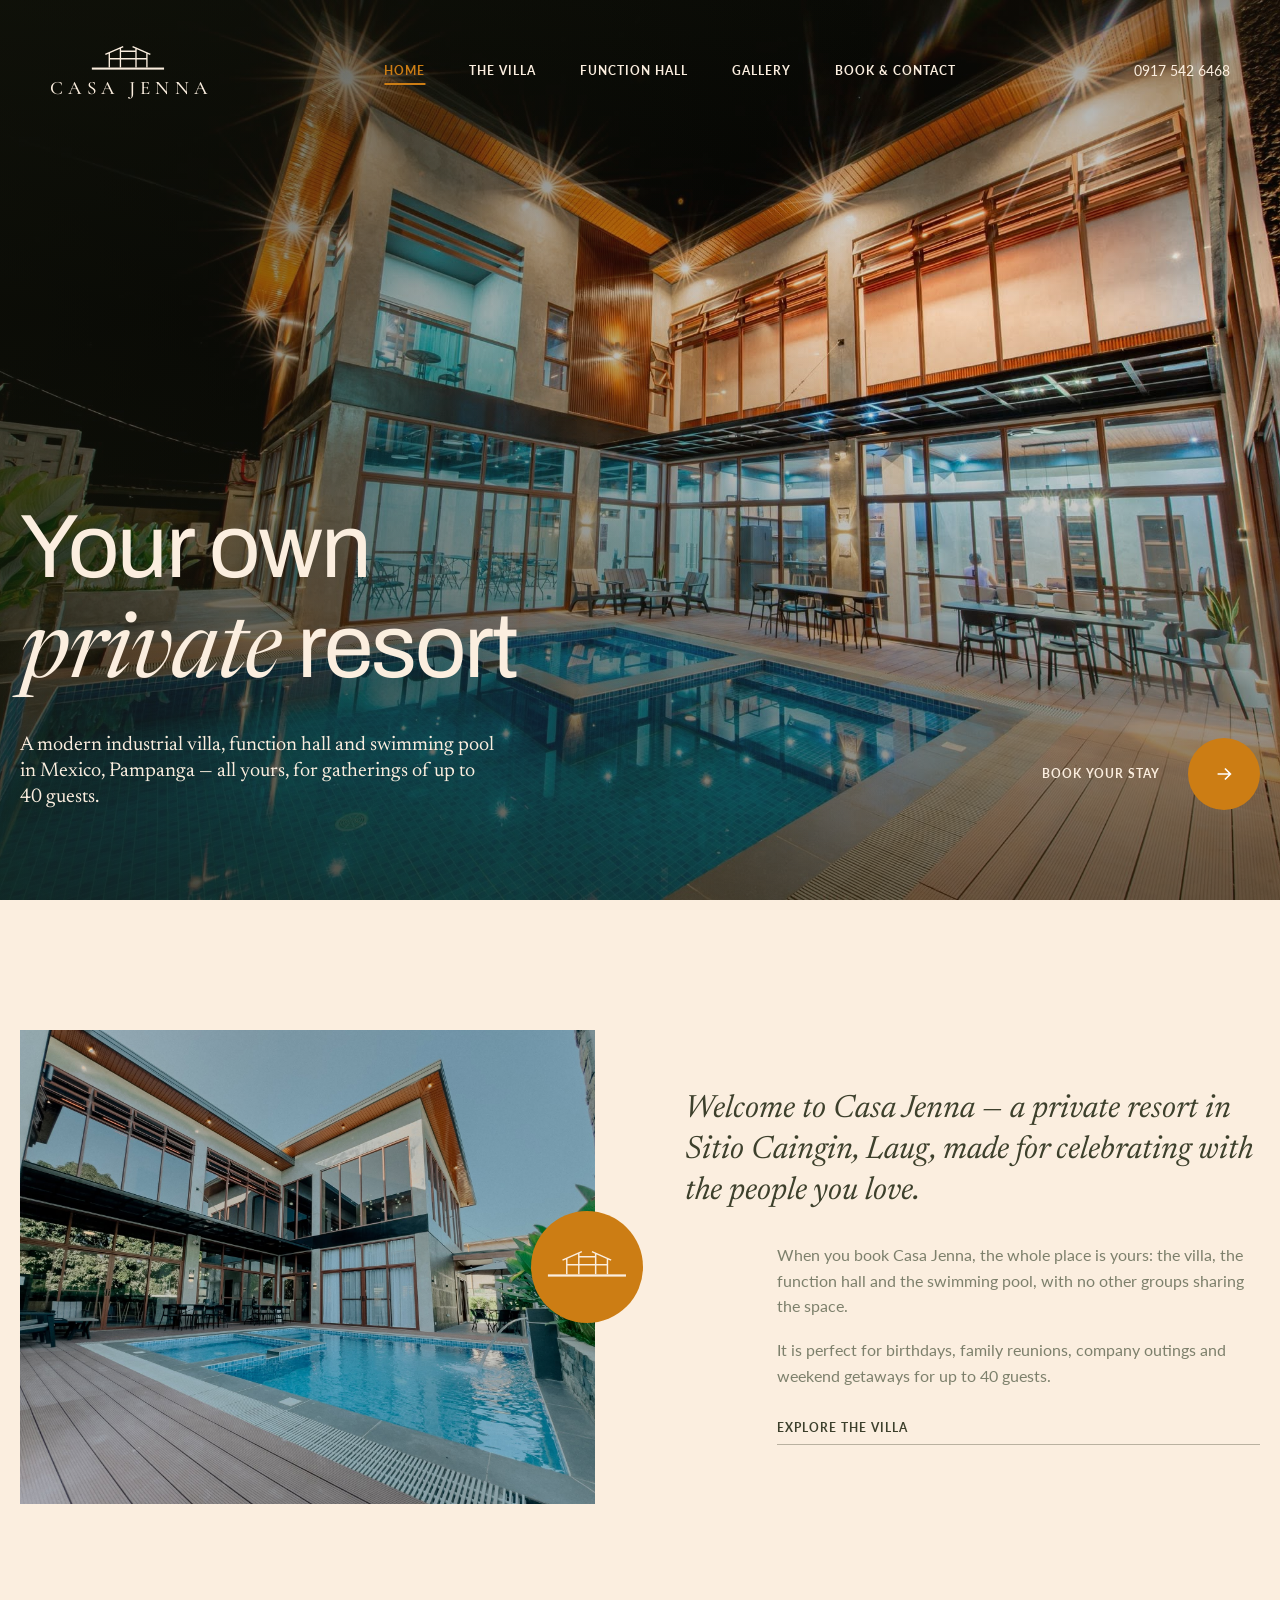
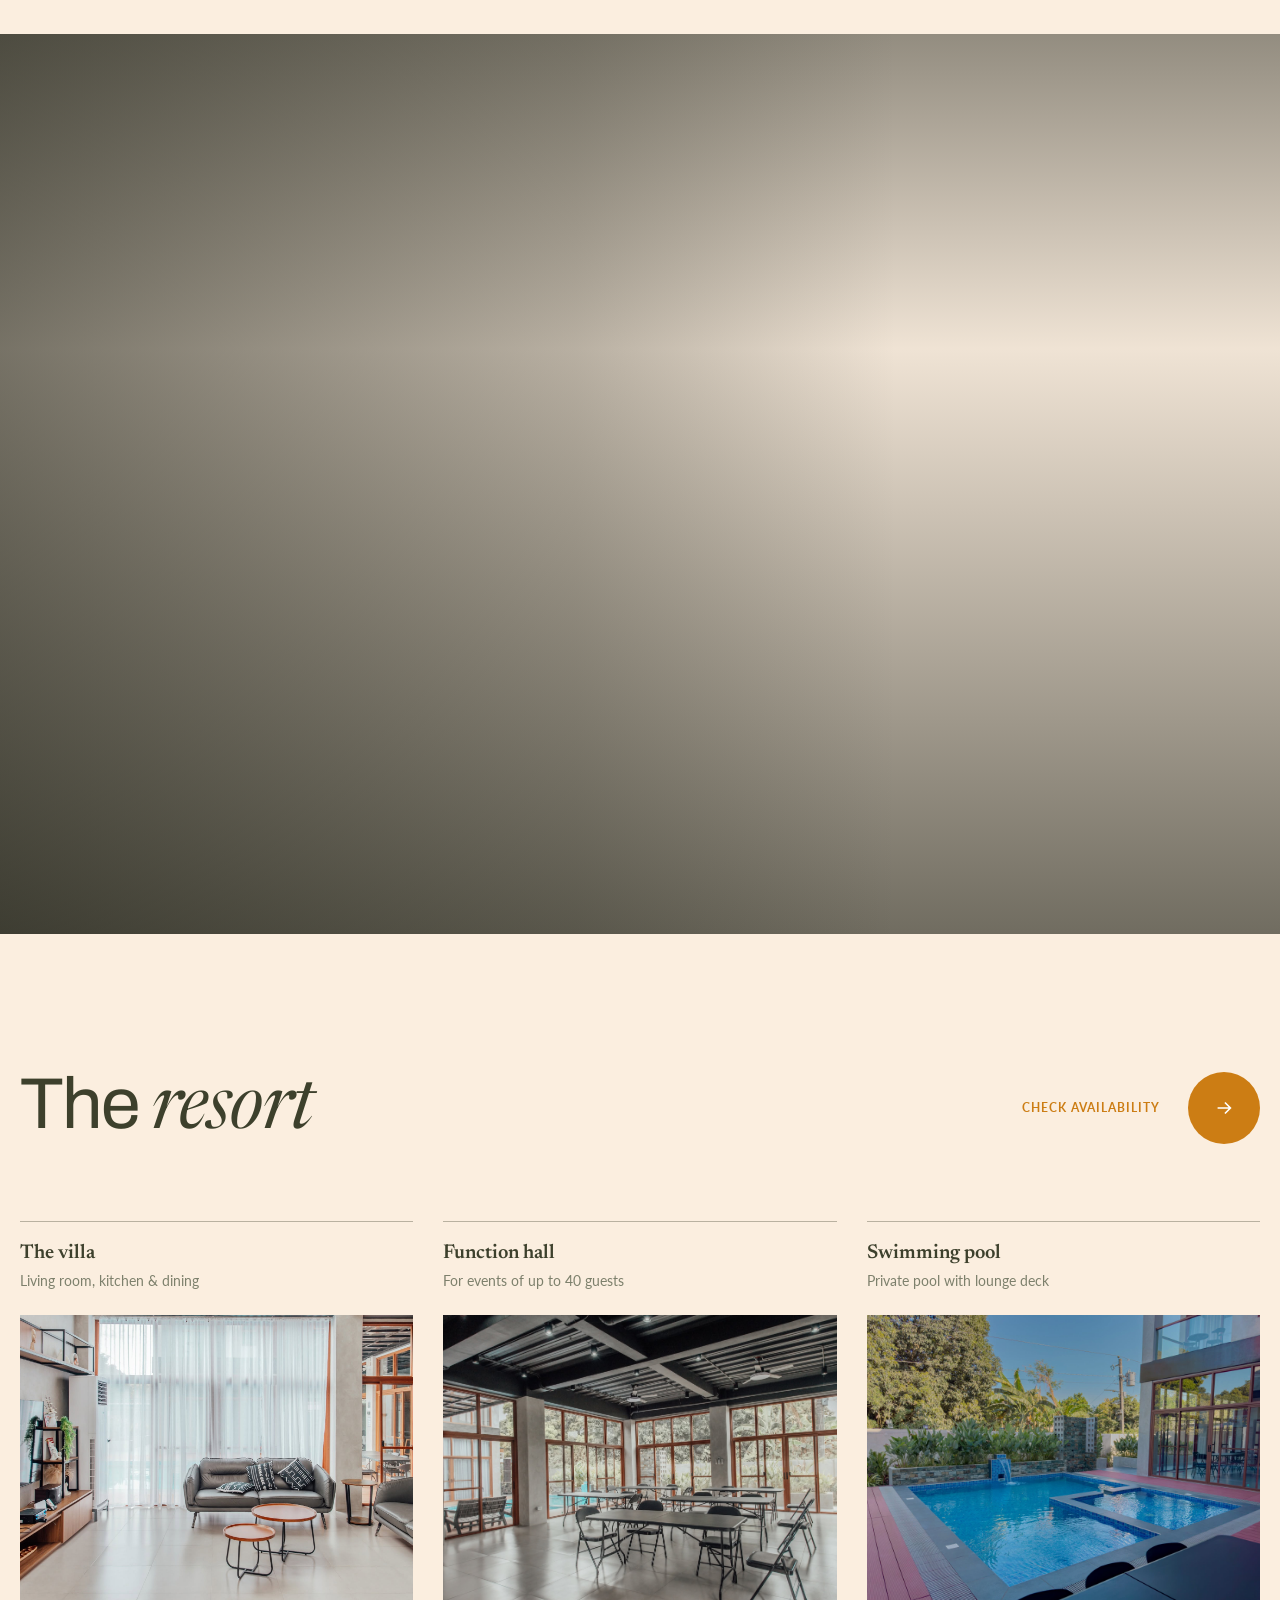
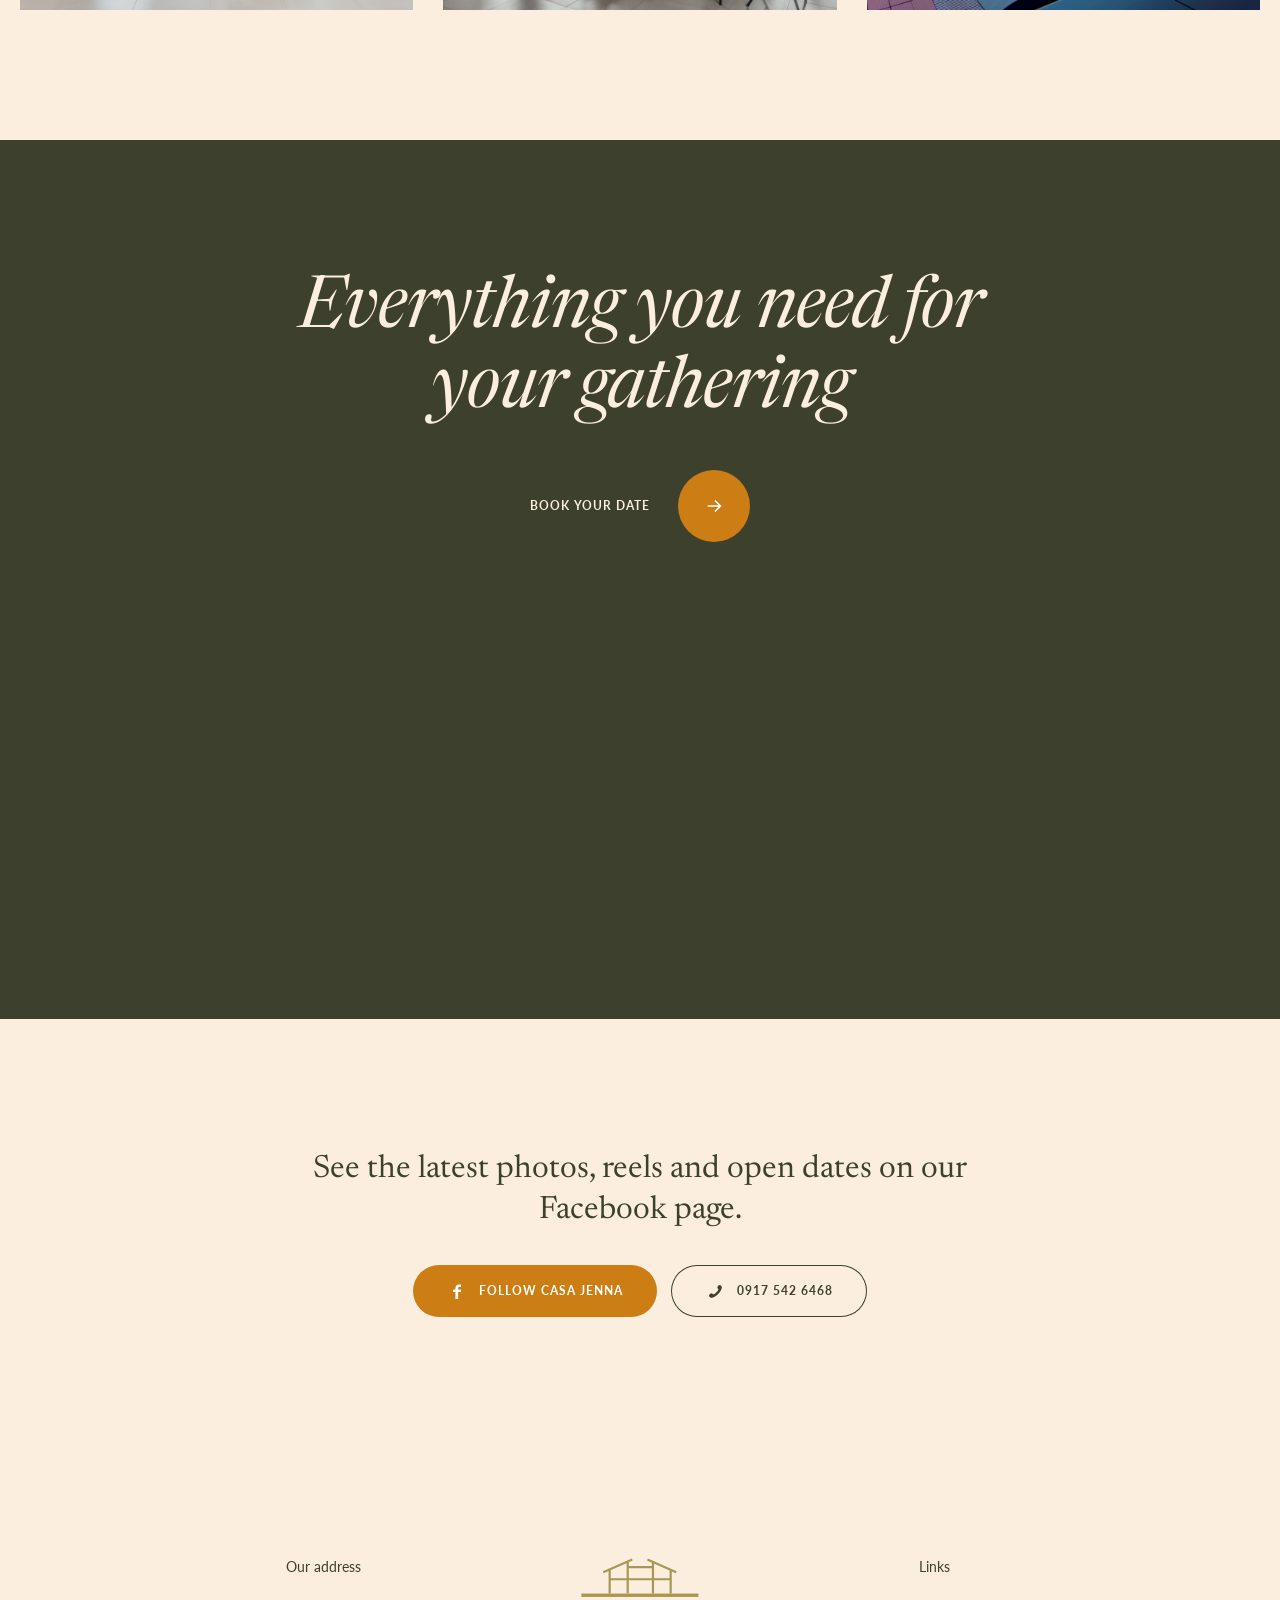
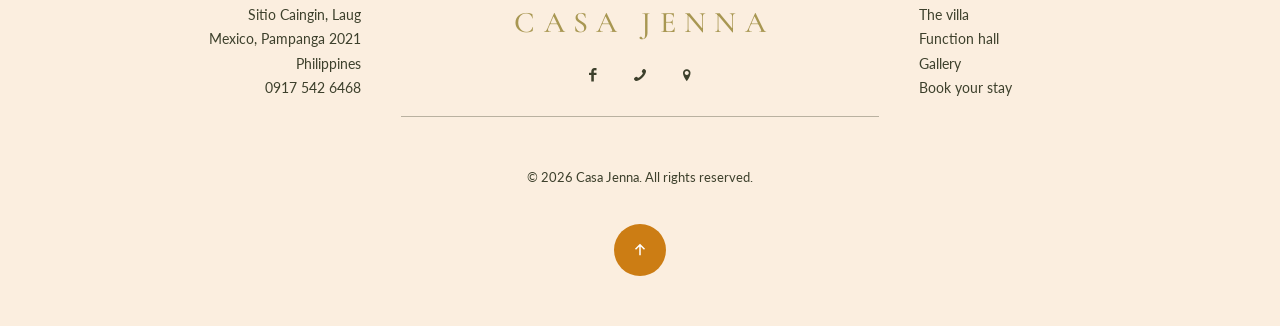
==== index.html @ 92c065fe "Add logo-draw preloader on first visit - Cream cover where the house mark draws itself and "CASA JEN" ====
<!DOCTYPE html>
<html lang="en" class="no-js">

<head>
    <meta charset="utf-8">
    <title>Casa Jenna — Private Resort in Mexico, Pampanga</title>
    <meta name="description" content="Private resort in Mexico, Pampanga with a modern industrial villa, air-conditioned function hall and swimming pool — exclusive use for up to 40 guests.">
    <meta name="viewport" content="width=device-width, initial-scale=1">
    <meta name="robots" content="index, follow, max-image-preview:large">
    <link rel="canonical" href="https://casa-jena.jmventerprise.com/">

    <!-- Open Graph (Facebook, Messenger, Viber) -->
    <meta property="og:type" content="website">
    <meta property="og:site_name" content="Casa Jenna Private Resort">
    <meta property="og:locale" content="en_PH">
    <meta property="og:title" content="Casa Jenna — Private Resort in Mexico, Pampanga">
    <meta property="og:description" content="Private resort in Mexico, Pampanga with a modern industrial villa, air-conditioned function hall and swimming pool — exclusive use for up to 40 guests.">
    <meta property="og:url" content="https://casa-jena.jmventerprise.com/">
    <meta property="og:image" content="https://casa-jena.jmventerprise.com/images/og/home.jpg">
    <meta property="og:image:type" content="image/jpeg">
    <meta property="og:image:width" content="1200">
    <meta property="og:image:height" content="630">
    <meta property="og:image:alt" content="Casa Jenna villa and swimming pool in Mexico, Pampanga">

    <!-- Twitter / X -->
    <meta name="twitter:card" content="summary_large_image">
    <meta name="twitter:title" content="Casa Jenna — Private Resort in Mexico, Pampanga">
    <meta name="twitter:description" content="Private resort in Mexico, Pampanga with a modern industrial villa, air-conditioned function hall and swimming pool — exclusive use for up to 40 guests.">
    <meta name="twitter:image" content="https://casa-jena.jmventerprise.com/images/og/home.jpg">
    <meta name="twitter:image:alt" content="Casa Jenna villa and swimming pool in Mexico, Pampanga">

    <!-- Local business -->
    <meta name="geo.region" content="PH-PAM">
    <meta name="geo.placename" content="Mexico, Pampanga">
    <meta name="geo.position" content="15.0471827;120.767952">
    <meta name="ICBM" content="15.0471827, 120.767952">
    <script type="application/ld+json">
{ "@context": "https://schema.org", "@graph": [
{
  "@type": "Resort",
  "@id": "https://casa-jena.jmventerprise.com/#resort",
  "name": "Casa Jenna Private Resort",
  "alternateName": "Casa Jenna",
  "description": "Modern industrial private resort with a villa, air-conditioned function hall and swimming pool, booked for exclusive use by groups of up to 40 guests.",
  "url": "https://casa-jena.jmventerprise.com/",
  "telephone": "+63-917-542-6468",
  "image": [
    "https://casa-jena.jmventerprise.com/images/casa-jenna/banner.jpg",
    "https://casa-jena.jmventerprise.com/images/casa-jenna/pool-area.jpg",
    "https://casa-jena.jmventerprise.com/images/casa-jenna/function-hall.jpg",
    "https://casa-jena.jmventerprise.com/images/casa-jenna/living-room.jpg"
  ],
  "logo": "https://casa-jena.jmventerprise.com/icon-512.png",
  "address": {
    "@type": "PostalAddress",
    "streetAddress": "Sitio Caingin, Laug",
    "addressLocality": "Mexico",
    "addressRegion": "Pampanga",
    "postalCode": "2021",
    "addressCountry": "PH"
  },
  "geo": { "@type": "GeoCoordinates", "latitude": 15.0471827, "longitude": 120.767952 },
  "hasMap": "https://maps.app.goo.gl/NkSsiBD7RwmSyhVX7",
  "sameAs": ["https://www.facebook.com/profile.php?id=61583969881417"],
  "maximumAttendeeCapacity": 40,
  "amenityFeature": [
    { "@type": "LocationFeatureSpecification", "name": "Private swimming pool", "value": true },
    { "@type": "LocationFeatureSpecification", "name": "Air-conditioned function hall", "value": true },
    { "@type": "LocationFeatureSpecification", "name": "Karaoke", "value": true },
    { "@type": "LocationFeatureSpecification", "name": "Equipped kitchen", "value": true },
    { "@type": "LocationFeatureSpecification", "name": "Garden", "value": true }
  ]
},
  { "@type": "WebSite", "@id": "https://casa-jena.jmventerprise.com/#website", "url": "https://casa-jena.jmventerprise.com/", "name": "Casa Jenna Private Resort", "inLanguage": "en-PH", "publisher": { "@id": "https://casa-jena.jmventerprise.com/#resort" } }
] }
    </script>

    <link rel="icon" href="favicon.ico" sizes="16x16 32x32 48x48">
    <link rel="icon" href="favicon.svg" type="image/svg+xml">
    <link rel="apple-touch-icon" href="apple-touch-icon.png">
    <link rel="manifest" href="site.webmanifest">
    <meta name="theme-color" content="#3d402c">

    <!-- PRELOADER: first visit per browser session only. Inline so the cover paints before the big stylesheets.
         html.js = scripting on · html.cj-seen = already played this session · html.cj-ready = cover lifted / page revealed -->
    <script>
    (function () {
        var d = document.documentElement, seen = false;
        d.className = d.className.replace(/\bno-js\b/, '') + ' js';
        try { seen = sessionStorage.getItem('cj-intro') === '1'; } catch (e) {}
        if (seen) {
            d.className += ' cj-seen';
            document.addEventListener('DOMContentLoaded', function () { d.className += ' cj-ready'; });
            return;
        }
        try { sessionStorage.setItem('cj-intro', '1'); } catch (e) {}
        var reduce = window.matchMedia && matchMedia('(prefers-reduced-motion: reduce)').matches, done = false;
        function finish() {
            if (done) return;
            done = true;
            d.className += ' cj-ready';
            var l = document.getElementById('cj-loader');
            if (l) { l.className += ' is-done'; setTimeout(function () { if (l.parentNode) l.parentNode.removeChild(l); }, 1800); }
        }
        setTimeout(finish, 5000); // never keep the page hidden longer than this
        if (!window.Promise) return;
        Promise.all([
            new Promise(function (r) { setTimeout(r, reduce ? 300 : 2300); }), // let the mark finish drawing
            new Promise(function (r) { if (document.readyState === 'complete') r(); else addEventListener('load', r); })
        ]).then(finish);
    })();
    </script>
    <style>
        #cj-loader { display: none; }
        .js:not(.cj-seen) #cj-loader {
            display: grid; place-items: center;
            position: fixed; inset: 0; z-index: 100000;
            background: #fbeedf;
            transition: transform 1.05s cubic-bezier(.77, 0, .18, 1), visibility 0s 1.05s;
        }
        .js:not(.cj-seen):not(.cj-ready), .js:not(.cj-seen):not(.cj-ready) body { overflow: hidden; }
        #cj-loader::after { content: ""; position: absolute; left: 0; right: 0; bottom: 0; height: 4px; background: #a89752; }
        #cj-loader.is-done { transform: translateY(-100%); visibility: hidden; }
        .cj-ld { display: flex; flex-direction: column; align-items: center; transition: opacity .45s ease, transform .6s cubic-bezier(.2, .7, .2, 1); }
        .is-done .cj-ld { opacity: 0; transform: translateY(-28px) scale(.96); }
        .cj-ld svg { width: min(260px, 66vw); height: auto; overflow: visible; }
        .cj-ld path { fill: none; stroke: #a89752; stroke-width: 13; stroke-linecap: square; stroke-dasharray: 1; stroke-dashoffset: 1; animation: cjDraw .9s cubic-bezier(.45, 0, .2, 1) forwards; }
        .cj-ld .cj-ld__base { stroke-width: 20; animation-delay: 0s; }
        .cj-ld .cj-ld__wall { animation-delay: .2s; }
        .cj-ld .cj-ld__bar { animation-delay: .45s; }
        .cj-ld .cj-ld__roof { animation-delay: .6s; }
        .cj-ld p {
            margin: 26px -.35em 0 0; padding: 0;
            font: 500 22px/1 "Cormorant Garamond", Georgia, serif; letter-spacing: .35em; text-transform: uppercase;
            color: #a89752; opacity: 0; animation: cjFadeIn .9s ease 1.3s forwards;
        }
        @keyframes cjDraw { to { stroke-dashoffset: 0; } }
        @keyframes cjFadeIn { to { opacity: 1; } }
        @media (prefers-reduced-motion: reduce) {
            .js:not(.cj-seen) #cj-loader { transition: opacity .3s, visibility 0s .3s; }
            #cj-loader.is-done { transform: none; opacity: 0; }
            .cj-ld path { animation: none; stroke-dashoffset: 0; }
            .cj-ld p { animation: none; opacity: 1; }
        }
    </style>

    <!-- FONTS -->
    <link rel="preconnect" href="https://fonts.googleapis.com">
    <link rel="preconnect" href="https://fonts.gstatic.com" crossorigin>
    <link rel="stylesheet" href="https://fonts.googleapis.com/css2?family=Archivo:wght@400;500&family=Lato:wght@400;700&family=Newsreader:ital,opsz,wght@0,6..72,400;0,6..72,600;1,6..72,400&family=Cormorant+Garamond:wght@500;600&family=Mrs+Saint+Delafield&display=swap">

    <!-- CSS: BeTheme base (from hotel5) + Casa Jenna skin + hotel6-style layer -->
    <link rel="stylesheet" href="css/global.css">
    <link rel="stylesheet" href="css/structure.css">
    <link rel="stylesheet" href="css/casa-jenna.css">
    <link rel="stylesheet" href="css/custom.css">
</head>

<body class="home page template-slider layout-full-width no-content-padding no-shadows header-transparent header-fw minimalist-header-no sticky-header ab-hide menu-link-color menuo-no-borders mobile-tb-hide mobile-side-slide mobile-mini-mr-ll tablet-sticky mobile-sticky tr-header tr-menu">
    <!-- PRELOADER: the logo's house mark draws itself (base, walls, bars, roof), then the cover slides up -->
    <div id="cj-loader" aria-hidden="true">
        <div class="cj-ld">
            <svg viewBox="600 690 736 262">
                <path class="cj-ld__base" pathLength="1" d="M620 927H1315"/>
                <path class="cj-ld__wall" pathLength="1" d="M788 917V778"/>
                <path class="cj-ld__wall" pathLength="1" d="M895 917V724"/>
                <path class="cj-ld__wall" pathLength="1" d="M1045 917V724"/>
                <path class="cj-ld__wall" pathLength="1" d="M1150 917V778"/>
                <path class="cj-ld__bar" pathLength="1" d="M788 832H1150"/>
                <path class="cj-ld__bar" pathLength="1" d="M895 760H1045"/>
                <path class="cj-ld__roof" pathLength="1" d="M750 790L922 715"/>
                <path class="cj-ld__roof" pathLength="1" d="M1183 790L1012 715"/>
            </svg>
            <p>Casa Jenna</p>
        </div>
    </div>
    <div id="Wrapper">
        <div id="Header_wrapper">
            <header id="Header">
                <div id="Top_bar">
                    <div class="container">
                        <div class="column one">
                            <div class="top_bar_left clearfix">
                                <div class="logo">
                                    <a id="logo" class="cj-logo" href="index.html" title="Casa Jenna">
                                        <svg class="cj-mark" viewBox="612 700 712 245" fill="none" stroke="currentColor" stroke-width="13" aria-hidden="true"><path d="M750 790L922 715M1012 715L1183 790M788 778V917M895 724V917M1045 724V917M1150 778V917M895 760H1045M788 832H1150"/><rect x="620" y="917" width="695" height="20" fill="currentColor" stroke="none"/></svg>
                                        <span class="cj-logo__name">Casa Jenna</span>
                                    </a>
                                </div>
                                <div class="menu_wrapper">
                                    <nav id="menu">
                                        <ul id="menu-main-menu" class="menu menu-main">
                                            <li class="current-menu-item page_item current_page_item"><a href="index.html"><span>Home</span></a></li>
                                            <li class=""><a href="villa.html"><span>The villa</span></a></li>
                                            <li class=""><a href="function-hall.html"><span>Function hall</span></a></li>
                                            <li class=""><a href="gallery.html"><span>Gallery</span></a></li>
                                            <li class=""><a href="contact.html"><span>Book &amp; contact</span></a></li>
                                        </ul>
                                    </nav><a class="responsive-menu-toggle" href="#" aria-label="Open menu"><i class="icon-menu-fine"></i></a>
                                </div>
                                <a class="cj-header-phone" href="tel:+639175426468">0917 542 6468</a>
                            </div>
                            <div class="top_bar_right"><div class="top_bar_right_wrapper"></div></div>
                        </div>
                    </div>
                </div>
                <!-- HERO -->
                <section class="cj-hero">
                    <div class="cj-hero__bg" style="background-image:url('images/casa-jenna/banner.jpg')"></div>
                    <div class="cj-hero__inner">
                        <div class="cj-hero__text">
                            <h1>Your own <span class="cj-i">private</span> resort</h1>
                            <h6>A modern industrial villa, function hall and swimming pool in Mexico, Pampanga — all yours, for gatherings of up to 40 guests.</h6>
                        </div>
                        <a class="cj-cta cj-cta--light" href="contact.html">
                            <span class="cj-cta__label">Book your stay</span>
                            <span class="cj-cta__circle"><svg viewBox="0 0 24 24" aria-hidden="true"><path d="M5 12h14M13 6l6 6-6 6"/></svg></span>
                        </a>
                    </div>
                </section>
            </header>
        </div>

        <div id="Content">
            <div class="content_wrapper clearfix">
                <div class="sections_group">
                    <div class="entry-content">

                        <!-- INTRO -->
                        <div class="section mcb-section cj-section">
                            <div class="cj-wrap cj-intro">
                                <div class="cj-intro__media cj-reveal">
                                    <img src="images/casa-jenna/pool-area.jpg" alt="Casa Jenna villa and swimming pool">
                                    <span class="cj-intro__badge"><svg class="cj-mark" viewBox="612 700 712 245" fill="none" stroke="currentColor" stroke-width="13" aria-hidden="true"><path d="M750 790L922 715M1012 715L1183 790M788 778V917M895 724V917M1045 724V917M1150 778V917M895 760H1045M788 832H1150"/><rect x="620" y="917" width="695" height="20" fill="currentColor" stroke="none"/></svg></span>
                                </div>
                                <div class="cj-intro__text cj-reveal">
                                    <h5>Welcome to Casa Jenna — a private resort in Sitio Caingin, Laug, made for celebrating with the people you love.</h5>
                                    <div class="cj-intro__body">
                                        <p>When you book Casa Jenna, the whole place is yours: the villa, the function hall and the swimming pool, with no other groups sharing the space.</p>
                                        <p>It is perfect for birthdays, family reunions, company outings and weekend getaways for up to 40 guests.</p>
                                        <a class="cj-line-link" href="villa.html" style="margin-top:34px">Explore the villa</a>
                                    </div>
                                </div>
                            </div>
                        </div>

                        <!-- PARALLAX -->
                        <section class="cj-hero" style="background-image:url('images/casa-jenna/living-room.jpg');background-attachment:fixed">
                            <div class="cj-hero__inner" style="align-items:flex-start;flex-direction:column;justify-content:flex-end">
                                <div class="cj-hero__text cj-reveal">
                                    <h2>Modern <span class="cj-i">industrial</span> comfort</h2>
                                    <h6>High ceilings, warm wood and wide glass doors that open onto the pool.</h6>
                                </div>
                                <a class="cj-cta cj-cta--light cj-reveal" href="gallery.html" style="margin-top:40px">
                                    <span class="cj-cta__label">View the gallery</span>
                                    <span class="cj-cta__circle"><svg viewBox="0 0 24 24" aria-hidden="true"><path d="M5 12h14M13 6l6 6-6 6"/></svg></span>
                                </a>
                            </div>
                        </section>

                        <!-- SPACES -->
                        <div class="section mcb-section cj-section">
                            <div class="cj-wrap">
                                <div class="cj-heading-row cj-reveal">
                                    <h2>The <span class="cj-i">resort</span></h2>
                                    <a class="cj-cta" href="contact.html">
                                        <span class="cj-cta__label" style="color:var(--cj-accent)">Check availability</span>
                                        <span class="cj-cta__circle"><svg viewBox="0 0 24 24" aria-hidden="true"><path d="M5 12h14M13 6l6 6-6 6"/></svg></span>
                                    </a>
                                </div>
                                <div class="cj-rooms cj-rooms--3">
                                    <a class="cj-room cj-reveal" href="villa.html">
                                        <div class="cj-room__head"><div><h6>The villa</h6><span class="cj-room__note">Living room, kitchen &amp; dining</span></div></div>
                                        <div class="cj-room__media"><img src="images/casa-jenna/living-room-2.jpg" alt="Villa living room"></div>
                                    </a>
                                    <a class="cj-room cj-reveal" href="function-hall.html">
                                        <div class="cj-room__head"><div><h6>Function hall</h6><span class="cj-room__note">For events of up to 40 guests</span></div></div>
                                        <div class="cj-room__media"><img src="images/casa-jenna/function-hall.jpg" alt="Function hall"></div>
                                    </a>
                                    <a class="cj-room cj-reveal" href="gallery.html">
                                        <div class="cj-room__head"><div><h6>Swimming pool</h6><span class="cj-room__note">Private pool with lounge deck</span></div></div>
                                        <div class="cj-room__media"><img src="images/casa-jenna/pool-area-2.jpg" alt="Swimming pool"></div>
                                    </a>
                                </div>
                            </div>
                        </div>

                        <!-- GOOD TO KNOW -->
                        <div class="section mcb-section cj-section cj-section--dark">
                            <div class="cj-wrap">
                                <div class="cj-taste cj-reveal">
                                    <h2>Everything you need for your gathering</h2>
                                    <a class="cj-cta cj-cta--light" href="contact.html">
                                        <span class="cj-cta__label">Book your date</span>
                                        <span class="cj-cta__circle"><svg viewBox="0 0 24 24" aria-hidden="true"><path d="M5 12h14M13 6l6 6-6 6"/></svg></span>
                                    </a>
                                </div>
                                <div class="cj-features">
                                    <div class="cj-menu-group cj-reveal">
                                        <h3>The villa</h3>
                                        <div class="cj-menu-item"><div><span class="cj-menu-item__name">Living room</span><span class="cj-menu-item__desc">Double-height ceilings, sofas and a karaoke set-up.</span></div></div>
                                        <div class="cj-menu-item"><div><span class="cj-menu-item__name">Kitchen &amp; dining</span><span class="cj-menu-item__desc">Fully equipped kitchen, breakfast bar and long dining tables.</span></div></div>
                                    </div>
                                    <div class="cj-menu-group cj-reveal">
                                        <h3>Function hall</h3>
                                        <div class="cj-menu-item"><div><span class="cj-menu-item__name">Up to 40 guests</span><span class="cj-menu-item__desc">Tables, chairs and a small stage platform.</span></div></div>
                                        <div class="cj-menu-item"><div><span class="cj-menu-item__name">Opens to the pool</span><span class="cj-menu-item__desc">Floor-to-ceiling glass doors onto the pool deck.</span></div></div>
                                    </div>
                                    <div class="cj-menu-group cj-reveal">
                                        <h3>Outdoors</h3>
                                        <div class="cj-menu-item"><div><span class="cj-menu-item__name">Swimming pool</span><span class="cj-menu-item__desc">With a water feature and a deck for lounging.</span></div></div>
                                        <div class="cj-menu-item"><div><span class="cj-menu-item__name">Garden</span><span class="cj-menu-item__desc">Lush landscaping and a lit garden path for evenings.</span></div></div>
                                    </div>
                                </div>
                            </div>
                        </div>

                        <!-- FACEBOOK BAND -->
                        <div class="section mcb-section cj-section">
                            <div class="cj-wrap">
                                <div class="cj-band cj-reveal">
                                    <h5>See the latest photos, reels and open dates on our Facebook page.</h5>
                                    <div class="cj-btns">
                                        <a class="cj-btn" href="https://www.facebook.com/profile.php?id=61583969881417" target="_blank" rel="noopener"><i class="icon-facebook"></i> Follow Casa Jenna</a>
                                        <a class="cj-btn cj-btn--ghost" href="tel:+639175426468"><i class="icon-phone"></i> 0917 542 6468</a>
                                    </div>
                                </div>
                            </div>
                        </div>

                    </div>
                </div>
            </div>
        </div>

        <footer id="Footer" class="clearfix cj-footer">
            <div class="cj-wrap">
                <div class="cj-footer__grid">
                    <div class="cj-footer__col cj-footer__col--left">
                        <h6>Our address</h6>
                        <p>Sitio Caingin, Laug<br>Mexico, Pampanga 2021<br>Philippines<br><a href="tel:+639175426468">0917 542 6468</a></p>
                    </div>
                    <div class="cj-footer__brand">
                        <a class="cj-logo" href="index.html" title="Casa Jenna">
                            <svg class="cj-mark" viewBox="612 700 712 245" fill="none" stroke="currentColor" stroke-width="13" aria-hidden="true"><path d="M750 790L922 715M1012 715L1183 790M788 778V917M895 724V917M1045 724V917M1150 778V917M895 760H1045M788 832H1150"/><rect x="620" y="917" width="695" height="20" fill="currentColor" stroke="none"/></svg>
                            <span class="cj-logo__name">Casa Jenna</span>
                        </a>
                        <div class="cj-footer__social">
                            <a href="https://www.facebook.com/profile.php?id=61583969881417" target="_blank" rel="noopener" aria-label="Casa Jenna on Facebook"><i class="icon-facebook"></i></a>
                            <a href="tel:+639175426468" aria-label="Call Casa Jenna"><i class="icon-phone"></i></a>
                            <a href="https://maps.app.goo.gl/NkSsiBD7RwmSyhVX7" target="_blank" rel="noopener" aria-label="Open in Google Maps"><i class="icon-location"></i></a>
                        </div>
                    </div>
                    <div class="cj-footer__col">
                        <h6>Links</h6>
                        <p><a href="villa.html">The villa</a><br><a href="function-hall.html">Function hall</a><br><a href="gallery.html">Gallery</a><br><a href="contact.html">Book your stay</a></p>
                    </div>
                </div>
                <div class="cj-footer__copy">&copy; 2026 Casa Jenna. All rights reserved.</div>
                <a href="#Wrapper" class="cj-to-top" aria-label="Back to top"><svg viewBox="0 0 24 24"><path d="M12 19V5M6 11l6-6 6 6"/></svg></a>
            </div>
        </footer>
    </div>

    <!-- BeTheme mobile side menu (filled by scripts.js) -->
    <div id="Side_slide" class="right dark" data-width="250">
        <div class="close-wrapper">
            <a href="#" class="close"><i class="icon-cancel-fine"></i></a>
        </div>
        <div class="extras">
            <a class="cj-side-phone" href="tel:+639175426468">0917 542 6468</a>
            <div class="extras-wrapper"></div>
        </div>
        <div class="menu_wrapper"></div>
    </div>
    <div id="body_overlay"></div>

    <!-- JS: BeTheme (from hotel5) -->
    <script src="js/jquery-2.1.4.min.js"></script>
    <script src="js/mfn.menu.js"></script>
    <script src="js/jquery.plugins.js"></script>
    <script src="js/jquery.jplayer.min.js"></script>
    <script src="js/animations/animations.js"></script>
    <script src="js/translate3d.js"></script>
    <script src="js/scripts.js"></script>
    <script src="js/casa-jenna.js"></script>
</body>

</html>
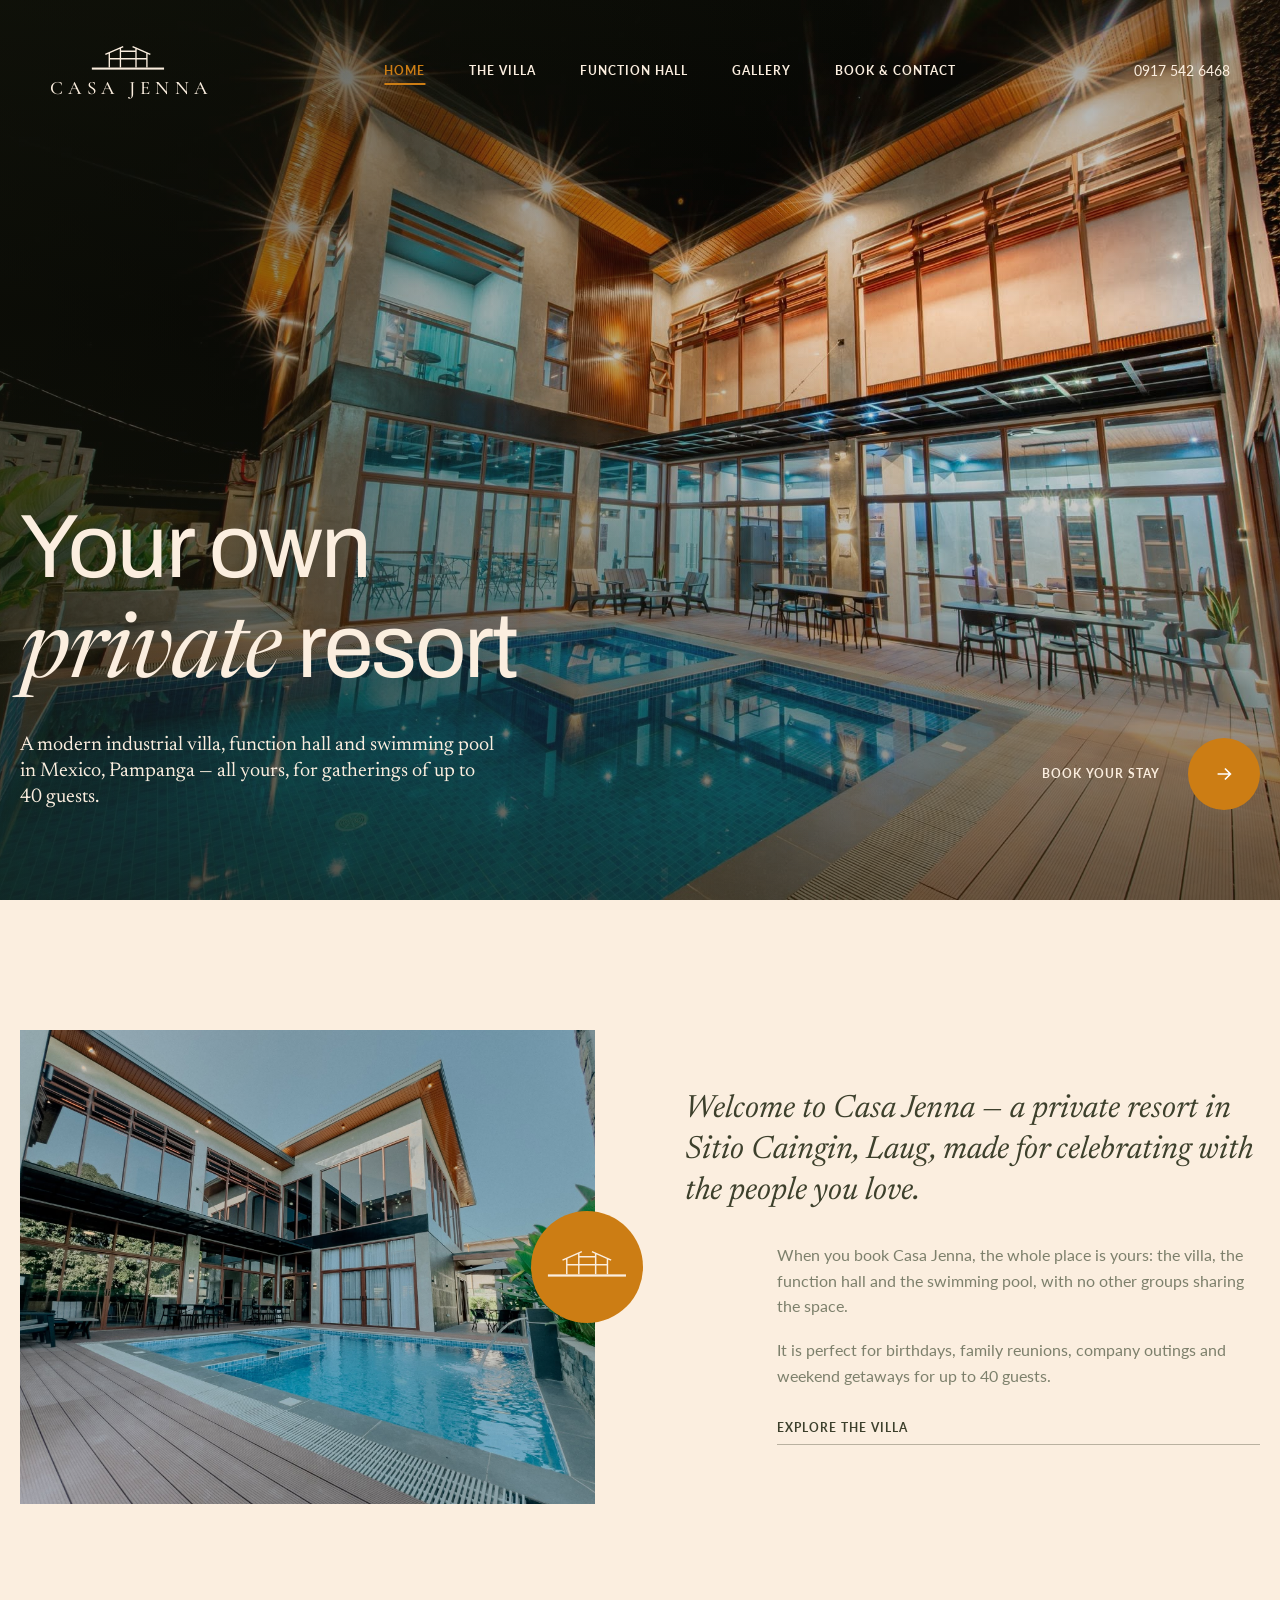
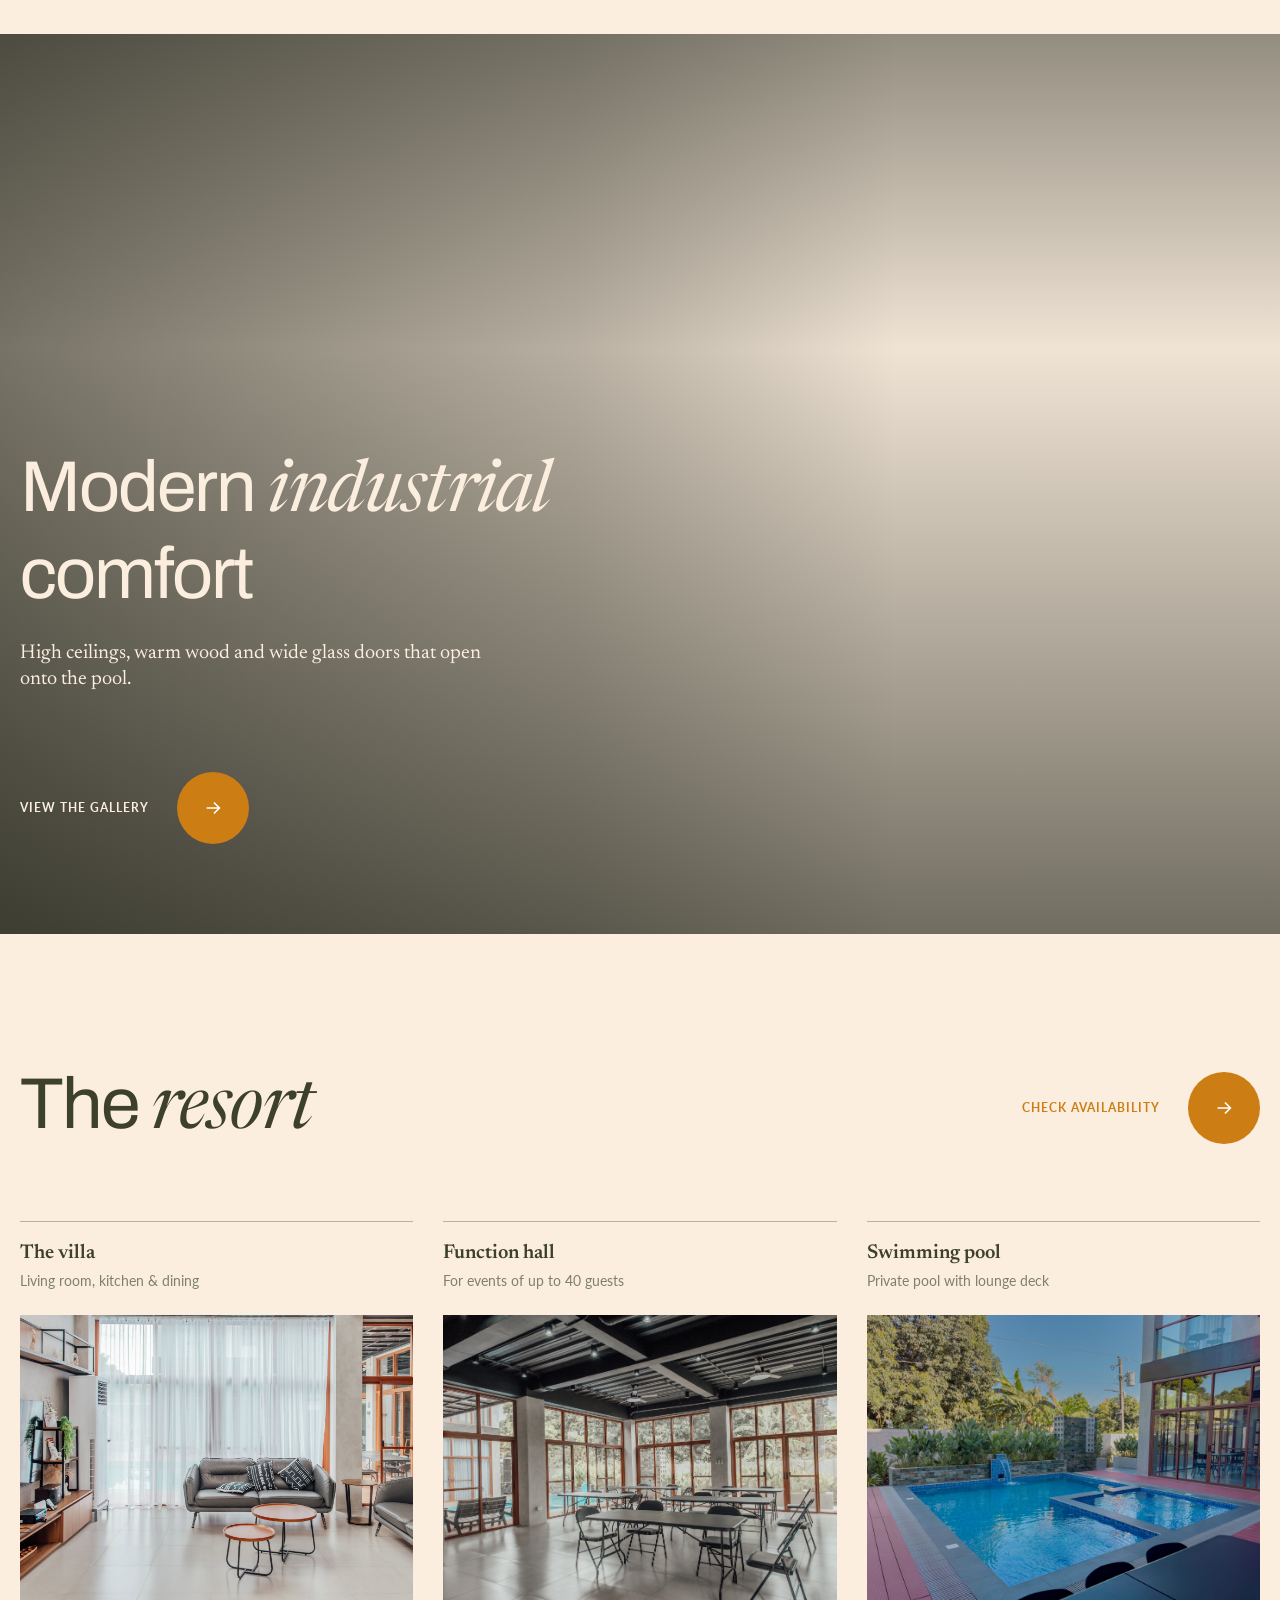
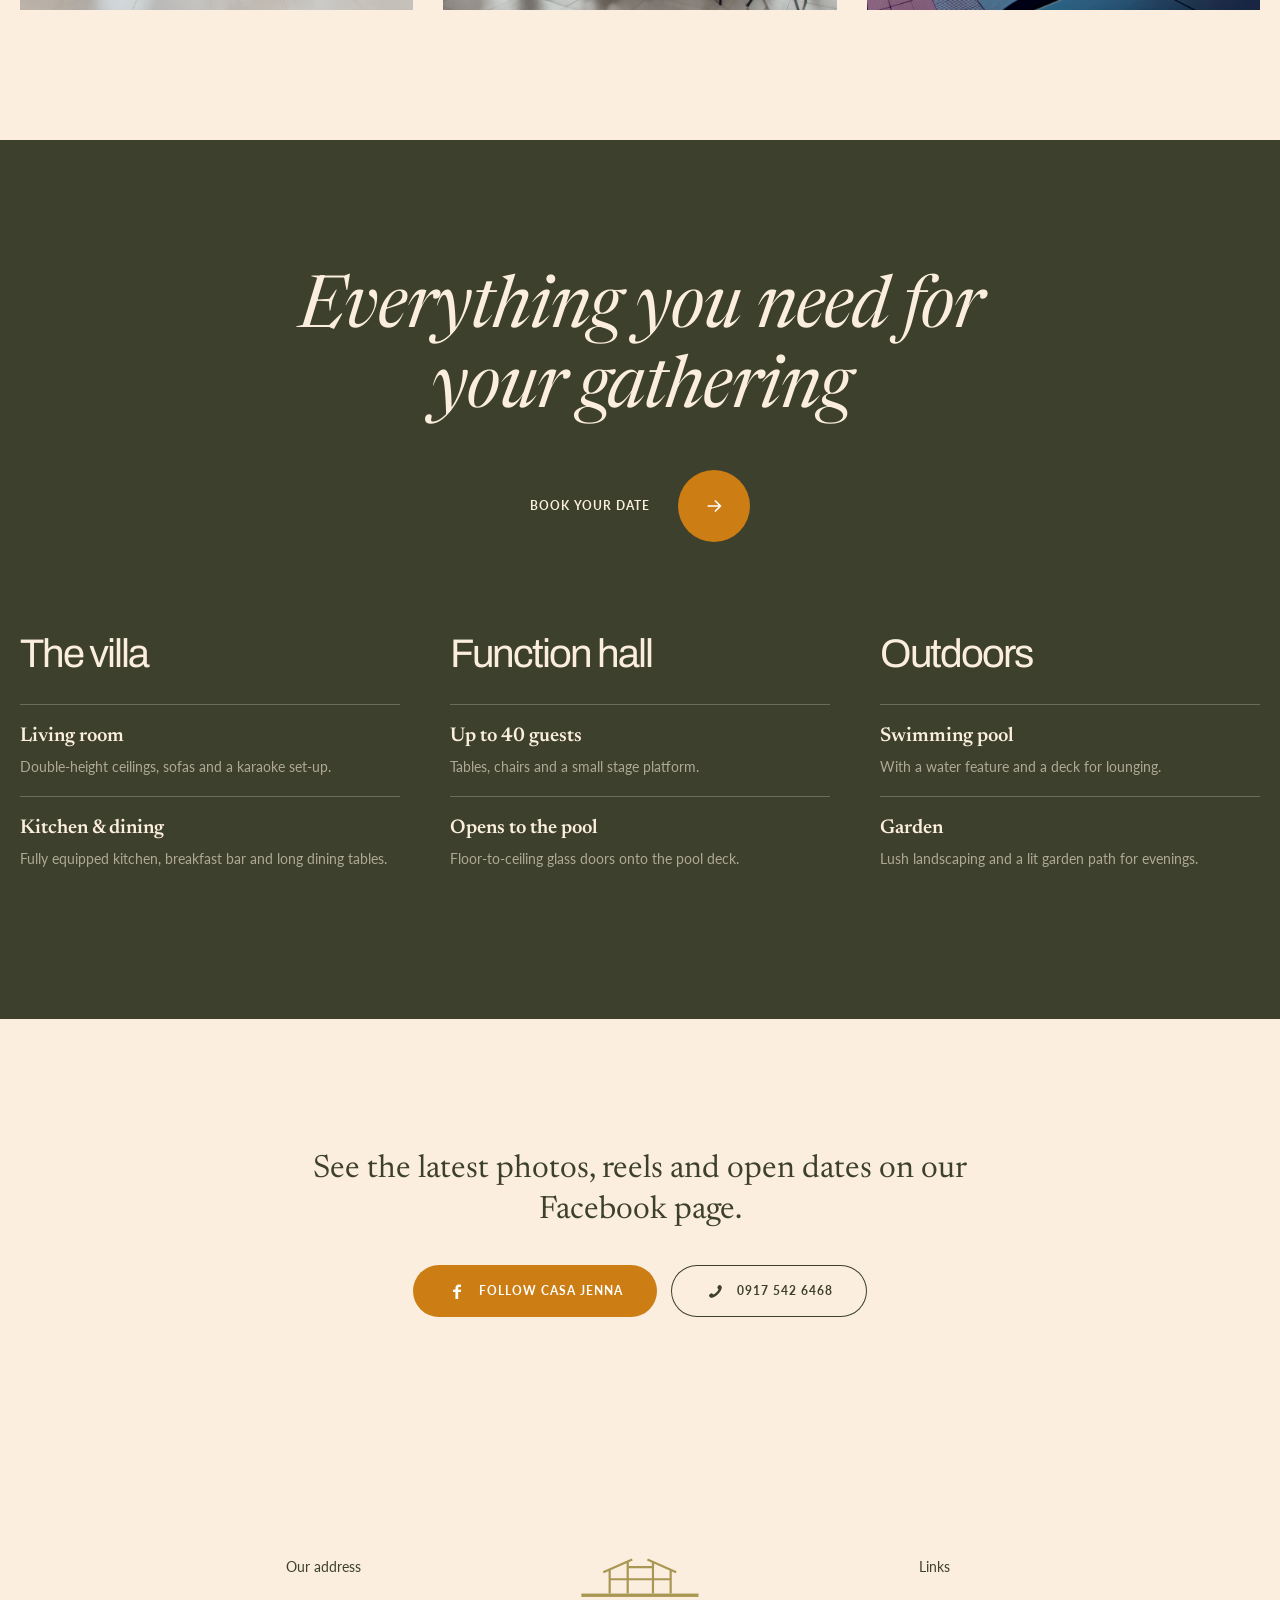
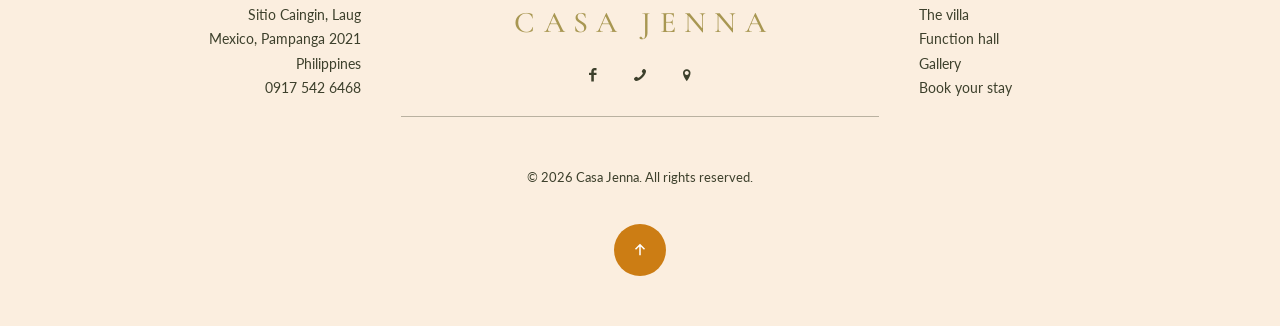
==== commit 800df8a6: "Use clean URLs without .html - Page links, canonical tags, Open Graph URLs, breadcrumbs and sitemap " ====
--- a/index.html
+++ b/index.html
@@ -85,6 +85,26 @@
          html.js = scripting on · html.cj-seen = already played this session · html.cj-ready = cover lifted / page revealed -->
     <script>
     (function () {
+        // Clean URLs: links say "villa", which a web server (GitHub Pages, the local preview) serves as villa.html.
+        if (location.protocol === 'file:') {
+            // Opened straight from the folder (double-click): no server, so add .html back when a link is clicked.
+            document.addEventListener('click', function (e) {
+                var a = e.target && e.target.closest ? e.target.closest('a[href]') : null;
+                if (!a) return;
+                var h = a.getAttribute('href');
+                if (h === './' || h === '.') a.setAttribute('href', 'index.html');
+                else if (/^[a-z0-9-]+(#.*)?$/i.test(h)) a.setAttribute('href', h.replace(/^([a-z0-9-]+)/i, '$1.html'));
+            }, true);
+        } else {
+            // On a server, old links like /villa.html still work; show them as /villa (and /index.html as /).
+            try {
+                var p = location.pathname;
+                if (/\.html$/.test(p) && history.replaceState) {
+                    history.replaceState(null, '', p.replace(/(index)?\.html$/, '') + location.search + location.hash);
+                }
+            } catch (e) {}
+        }
+
         var d = document.documentElement, seen = false;
         d.className = d.className.replace(/\bno-js\b/, '') + ' js';
         try { seen = sessionStorage.getItem('cj-intro') === '1'; } catch (e) {}
@@ -182,7 +202,7 @@
                         <div class="column one">
                             <div class="top_bar_left clearfix">
                                 <div class="logo">
-                                    <a id="logo" class="cj-logo" href="index.html" title="Casa Jenna">
+                                    <a id="logo" class="cj-logo" href="./" title="Casa Jenna">
                                         <svg class="cj-mark" viewBox="612 700 712 245" fill="none" stroke="currentColor" stroke-width="13" aria-hidden="true"><path d="M750 790L922 715M1012 715L1183 790M788 778V917M895 724V917M1045 724V917M1150 778V917M895 760H1045M788 832H1150"/><rect x="620" y="917" width="695" height="20" fill="currentColor" stroke="none"/></svg>
                                         <span class="cj-logo__name">Casa Jenna</span>
                                     </a>
@@ -190,11 +210,11 @@
                                 <div class="menu_wrapper">
                                     <nav id="menu">
                                         <ul id="menu-main-menu" class="menu menu-main">
-                                            <li class="current-menu-item page_item current_page_item"><a href="index.html"><span>Home</span></a></li>
-                                            <li class=""><a href="villa.html"><span>The villa</span></a></li>
-                                            <li class=""><a href="function-hall.html"><span>Function hall</span></a></li>
-                                            <li class=""><a href="gallery.html"><span>Gallery</span></a></li>
-                                            <li class=""><a href="contact.html"><span>Book &amp; contact</span></a></li>
+                                            <li class="current-menu-item page_item current_page_item"><a href="./"><span>Home</span></a></li>
+                                            <li class=""><a href="villa"><span>The villa</span></a></li>
+                                            <li class=""><a href="function-hall"><span>Function hall</span></a></li>
+                                            <li class=""><a href="gallery"><span>Gallery</span></a></li>
+                                            <li class=""><a href="contact"><span>Book &amp; contact</span></a></li>
                                         </ul>
                                     </nav><a class="responsive-menu-toggle" href="#" aria-label="Open menu"><i class="icon-menu-fine"></i></a>
                                 </div>
@@ -212,7 +232,7 @@
                             <h1>Your own <span class="cj-i">private</span> resort</h1>
                             <h6>A modern industrial villa, function hall and swimming pool in Mexico, Pampanga — all yours, for gatherings of up to 40 guests.</h6>
                         </div>
-                        <a class="cj-cta cj-cta--light" href="contact.html">
+                        <a class="cj-cta cj-cta--light" href="contact">
                             <span class="cj-cta__label">Book your stay</span>
                             <span class="cj-cta__circle"><svg viewBox="0 0 24 24" aria-hidden="true"><path d="M5 12h14M13 6l6 6-6 6"/></svg></span>
                         </a>
@@ -238,7 +258,7 @@
                                     <div class="cj-intro__body">
                                         <p>When you book Casa Jenna, the whole place is yours: the villa, the function hall and the swimming pool, with no other groups sharing the space.</p>
                                         <p>It is perfect for birthdays, family reunions, company outings and weekend getaways for up to 40 guests.</p>
-                                        <a class="cj-line-link" href="villa.html" style="margin-top:34px">Explore the villa</a>
+                                        <a class="cj-line-link" href="villa" style="margin-top:34px">Explore the villa</a>
                                     </div>
                                 </div>
                             </div>
@@ -251,7 +271,7 @@
                                     <h2>Modern <span class="cj-i">industrial</span> comfort</h2>
                                     <h6>High ceilings, warm wood and wide glass doors that open onto the pool.</h6>
                                 </div>
-                                <a class="cj-cta cj-cta--light cj-reveal" href="gallery.html" style="margin-top:40px">
+                                <a class="cj-cta cj-cta--light cj-reveal" href="gallery" style="margin-top:40px">
                                     <span class="cj-cta__label">View the gallery</span>
                                     <span class="cj-cta__circle"><svg viewBox="0 0 24 24" aria-hidden="true"><path d="M5 12h14M13 6l6 6-6 6"/></svg></span>
                                 </a>
@@ -263,21 +283,21 @@
                             <div class="cj-wrap">
                                 <div class="cj-heading-row cj-reveal">
                                     <h2>The <span class="cj-i">resort</span></h2>
-                                    <a class="cj-cta" href="contact.html">
+                                    <a class="cj-cta" href="contact">
                                         <span class="cj-cta__label" style="color:var(--cj-accent)">Check availability</span>
                                         <span class="cj-cta__circle"><svg viewBox="0 0 24 24" aria-hidden="true"><path d="M5 12h14M13 6l6 6-6 6"/></svg></span>
                                     </a>
                                 </div>
                                 <div class="cj-rooms cj-rooms--3">
-                                    <a class="cj-room cj-reveal" href="villa.html">
+                                    <a class="cj-room cj-reveal" href="villa">
                                         <div class="cj-room__head"><div><h6>The villa</h6><span class="cj-room__note">Living room, kitchen &amp; dining</span></div></div>
                                         <div class="cj-room__media"><img src="images/casa-jenna/living-room-2.jpg" alt="Villa living room"></div>
                                     </a>
-                                    <a class="cj-room cj-reveal" href="function-hall.html">
+                                    <a class="cj-room cj-reveal" href="function-hall">
                                         <div class="cj-room__head"><div><h6>Function hall</h6><span class="cj-room__note">For events of up to 40 guests</span></div></div>
                                         <div class="cj-room__media"><img src="images/casa-jenna/function-hall.jpg" alt="Function hall"></div>
                                     </a>
-                                    <a class="cj-room cj-reveal" href="gallery.html">
+                                    <a class="cj-room cj-reveal" href="gallery">
                                         <div class="cj-room__head"><div><h6>Swimming pool</h6><span class="cj-room__note">Private pool with lounge deck</span></div></div>
                                         <div class="cj-room__media"><img src="images/casa-jenna/pool-area-2.jpg" alt="Swimming pool"></div>
                                     </a>
@@ -290,7 +310,7 @@
                             <div class="cj-wrap">
                                 <div class="cj-taste cj-reveal">
                                     <h2>Everything you need for your gathering</h2>
-                                    <a class="cj-cta cj-cta--light" href="contact.html">
+                                    <a class="cj-cta cj-cta--light" href="contact">
                                         <span class="cj-cta__label">Book your date</span>
                                         <span class="cj-cta__circle"><svg viewBox="0 0 24 24" aria-hidden="true"><path d="M5 12h14M13 6l6 6-6 6"/></svg></span>
                                     </a>
@@ -341,7 +361,7 @@
                         <p>Sitio Caingin, Laug<br>Mexico, Pampanga 2021<br>Philippines<br><a href="tel:+639175426468">0917 542 6468</a></p>
                     </div>
                     <div class="cj-footer__brand">
-                        <a class="cj-logo" href="index.html" title="Casa Jenna">
+                        <a class="cj-logo" href="./" title="Casa Jenna">
                             <svg class="cj-mark" viewBox="612 700 712 245" fill="none" stroke="currentColor" stroke-width="13" aria-hidden="true"><path d="M750 790L922 715M1012 715L1183 790M788 778V917M895 724V917M1045 724V917M1150 778V917M895 760H1045M788 832H1150"/><rect x="620" y="917" width="695" height="20" fill="currentColor" stroke="none"/></svg>
                             <span class="cj-logo__name">Casa Jenna</span>
                         </a>
@@ -353,7 +373,7 @@
                     </div>
                     <div class="cj-footer__col">
                         <h6>Links</h6>
-                        <p><a href="villa.html">The villa</a><br><a href="function-hall.html">Function hall</a><br><a href="gallery.html">Gallery</a><br><a href="contact.html">Book your stay</a></p>
+                        <p><a href="villa">The villa</a><br><a href="function-hall">Function hall</a><br><a href="gallery">Gallery</a><br><a href="contact">Book your stay</a></p>
                     </div>
                 </div>
                 <div class="cj-footer__copy">&copy; 2026 Casa Jenna. All rights reserved.</div>
--- a/css/custom.css
+++ b/css/custom.css
@@ -125,6 +125,16 @@
 	background: none;
 }
 body #Top_bar .column.one .top_bar_left { width: auto !important; } /* beats the inline width scripts.js sets */
+/* BeTheme forces the logo box to a fixed 50–60px height in sticky/mobile states ("#Top_bar.is-sticky #logo",
+   ".mobile-sticky #Top_bar.is-sticky #logo { height: 60px !important }"), which pinned our logo to the top edge.
+   The doubled class out-ranks those rules: let the logo size to its content and centre it vertically. */
+#Top_bar #logo.cj-logo.cj-logo {
+	height: auto !important;
+	line-height: 1 !important;
+	margin: 0 !important;
+	padding: 0 !important;
+	justify-content: center;
+}
 #Top_bar .logo { float: none; margin: 0; padding: 0; width: auto; }
 #Top_bar #logo.cj-logo { display: inline-flex !important; height: auto !important; line-height: 1; padding: 0 !important; }
 .cj-logo > span { display: block; }
@@ -669,6 +679,9 @@
 	#Top_bar .column.one { padding: 0 24px; }
 	#Top_bar .menu > li > a span:not(.description) { padding: 0 14px; }
 	.cj-intro { gap: 70px; }
+	/* BeTheme collapses the menu into the menu button below 1240px; the phone number then sat right
+	   beside the button. It stays reachable in the slide-out menu, the footer and the contact page. */
+	.cj-header-phone { display: none; }
 }
 
 @media only screen and (max-width: 959px) {
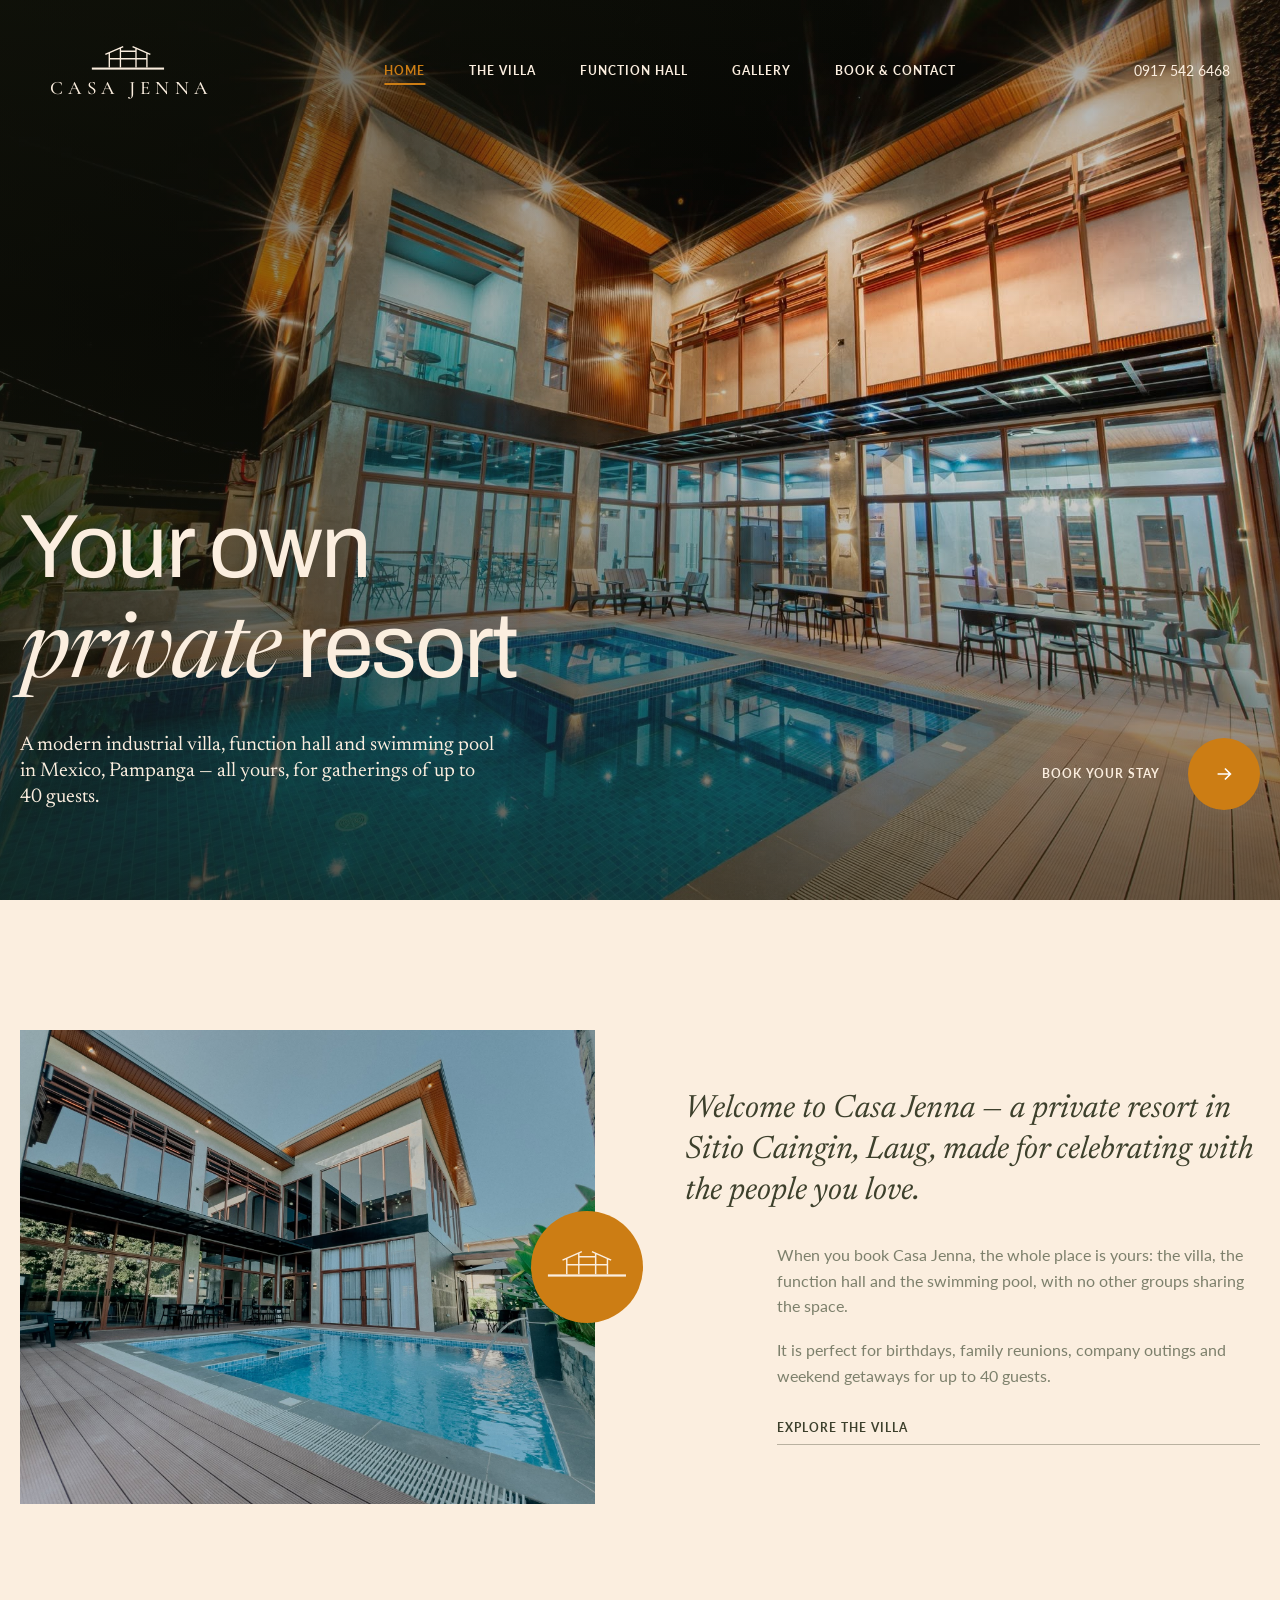
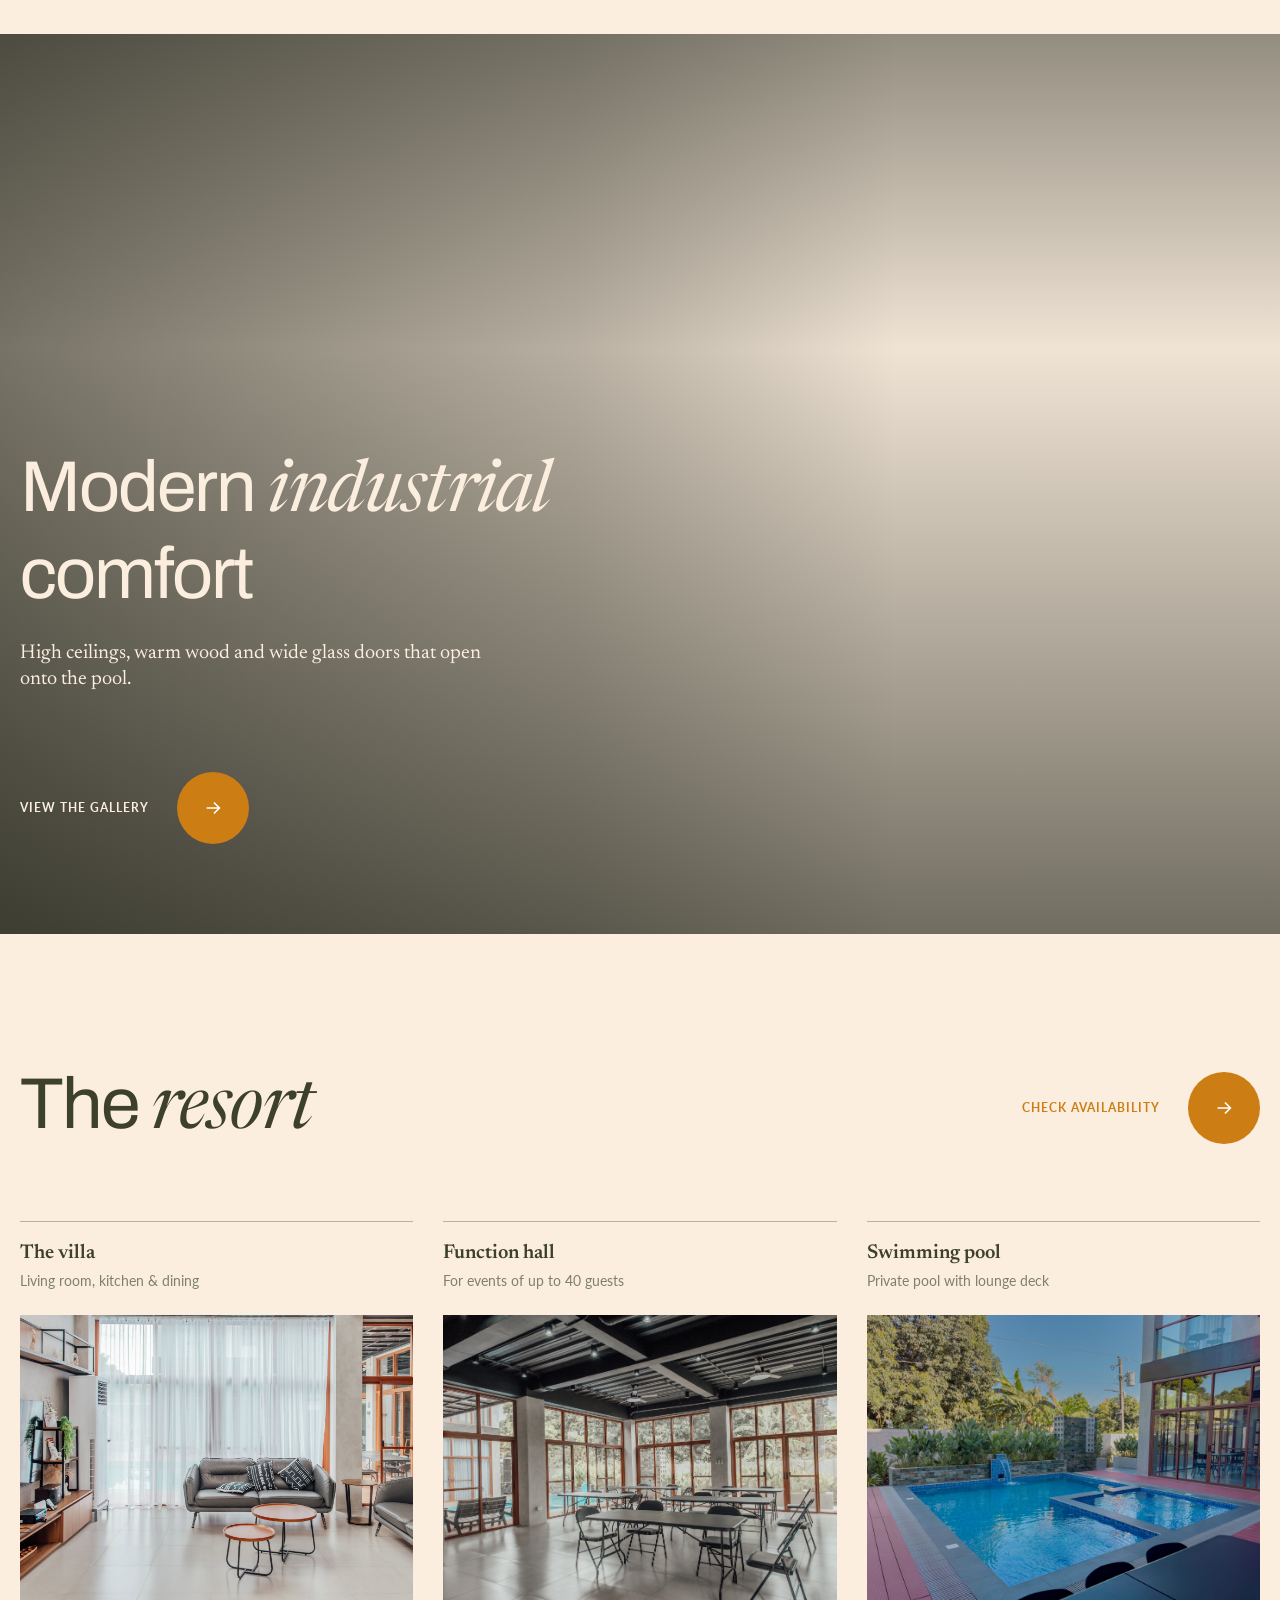
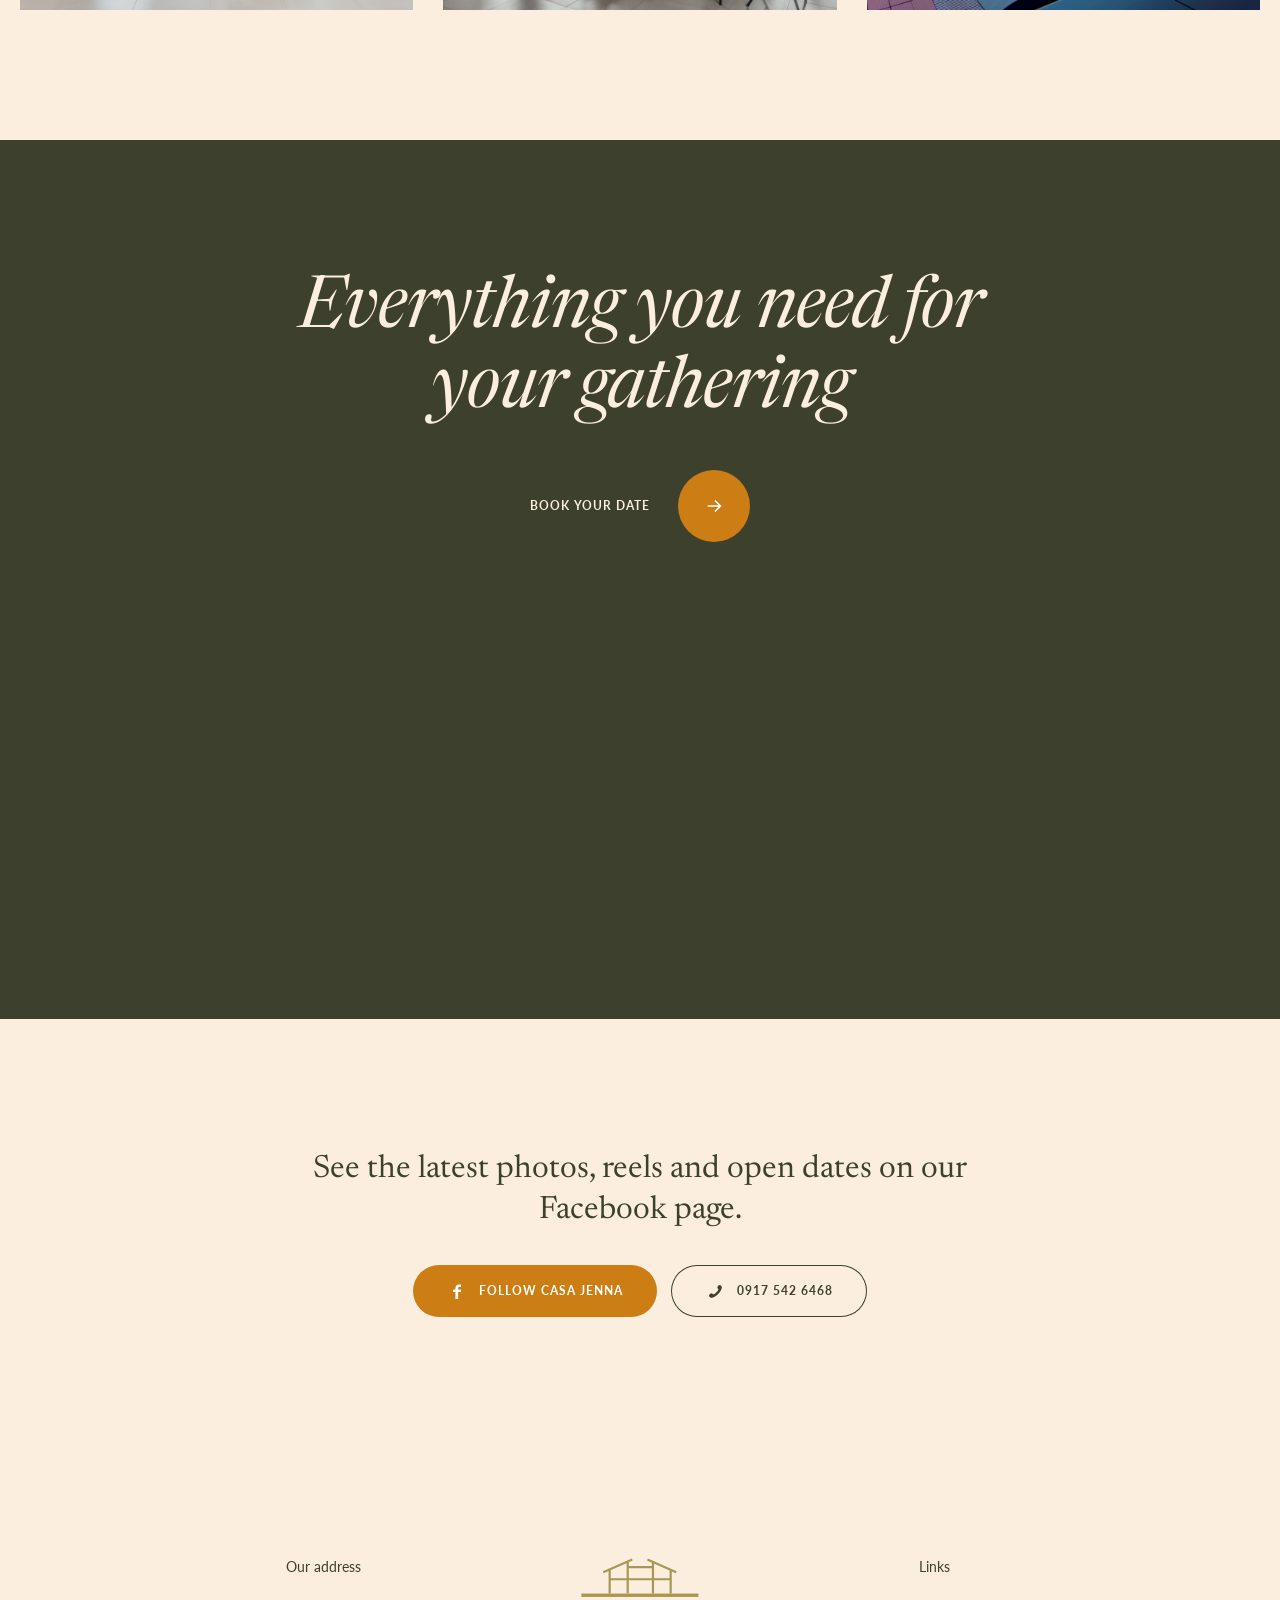
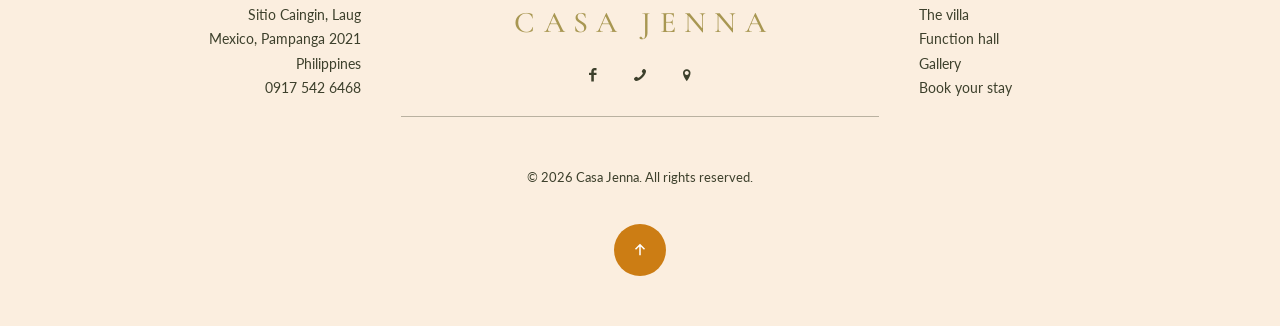
==== commit 15b0238a: "Show parallax photos normally on phones and tablets iPhone/iPad Safari can't do background-attachmen" ====
--- a/index.html
+++ b/index.html
@@ -265,7 +265,7 @@
                         </div>
 
                         <!-- PARALLAX -->
-                        <section class="cj-hero" style="background-image:url('images/casa-jenna/living-room.jpg');background-attachment:fixed">
+                        <section class="cj-hero cj-hero--parallax" style="background-image:url('images/casa-jenna/living-room.jpg')">
                             <div class="cj-hero__inner" style="align-items:flex-start;flex-direction:column;justify-content:flex-end">
                                 <div class="cj-hero__text cj-reveal">
                                     <h2>Modern <span class="cj-i">industrial</span> comfort</h2>
--- a/css/custom.css
+++ b/css/custom.css
@@ -247,6 +247,14 @@
 
 /* Top banner photo lives in its own layer so it can settle from a slight zoom after the preloader */
 #Header .cj-hero { overflow: hidden; }
+
+/* Parallax photo sections: the photo stays put while the page scrolls — desktop only.
+   iPhone/iPad Safari (and most touch browsers) can't do background-attachment: fixed; they stretch the
+   photo to the whole page height, which showed as a huge, blurry close-up. Touch screens get a normal photo. */
+.cj-hero--parallax { background-attachment: scroll; }
+@media (hover: hover) and (pointer: fine) {
+	.cj-hero--parallax { background-attachment: fixed; }
+}
 .cj-hero__bg {
 	position: absolute;
 	inset: 0;
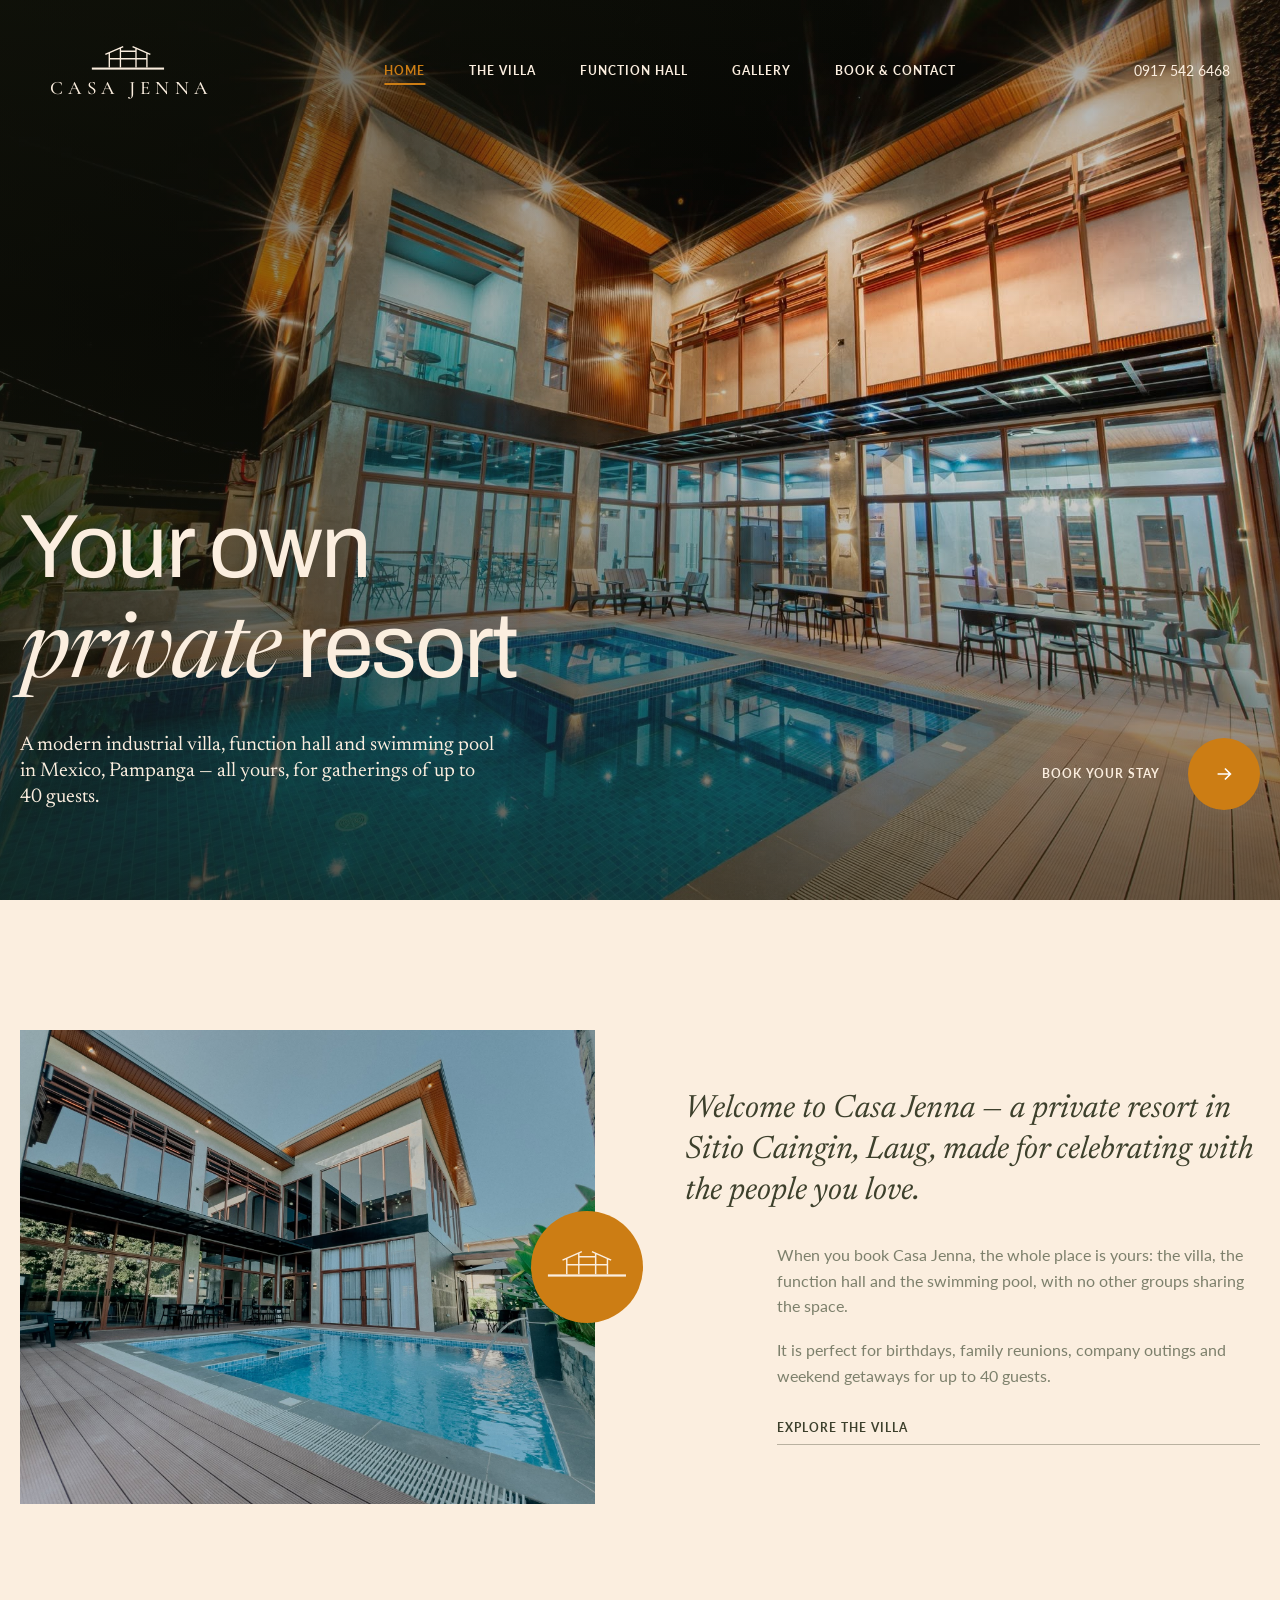
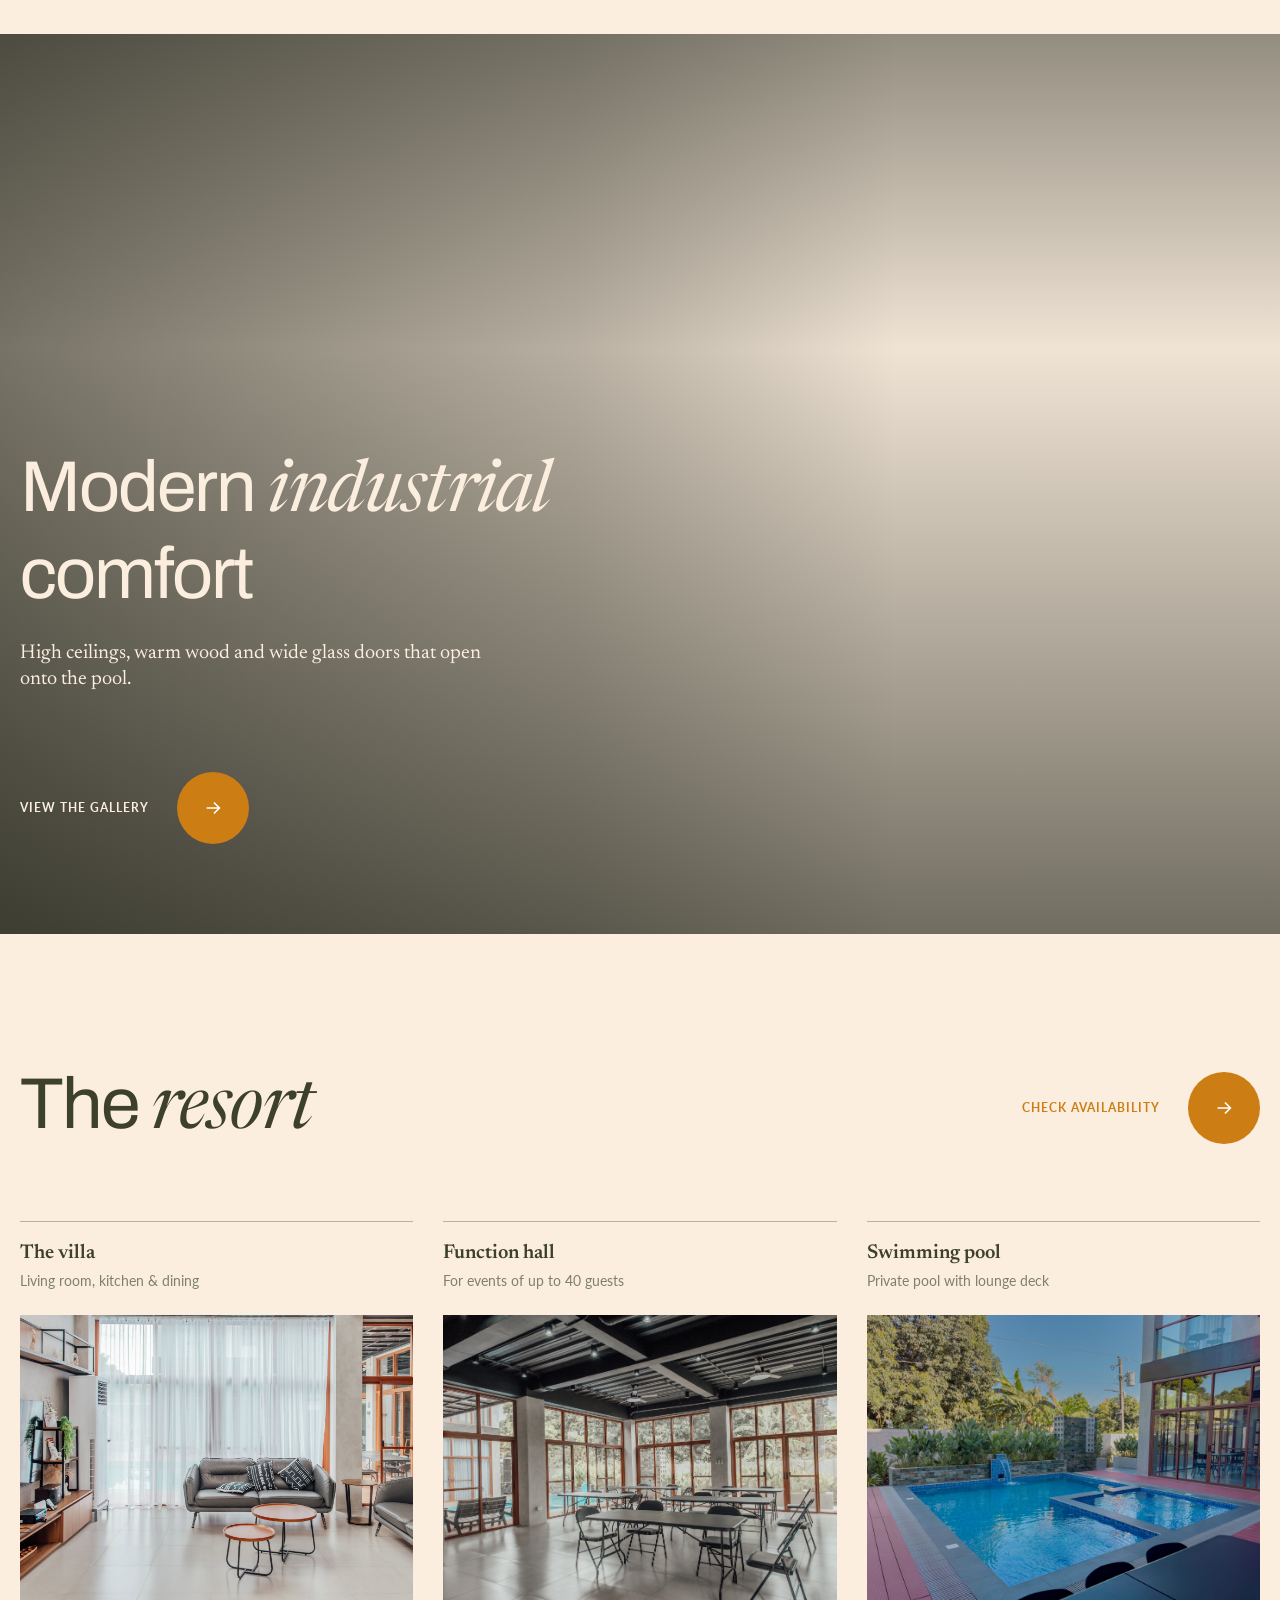
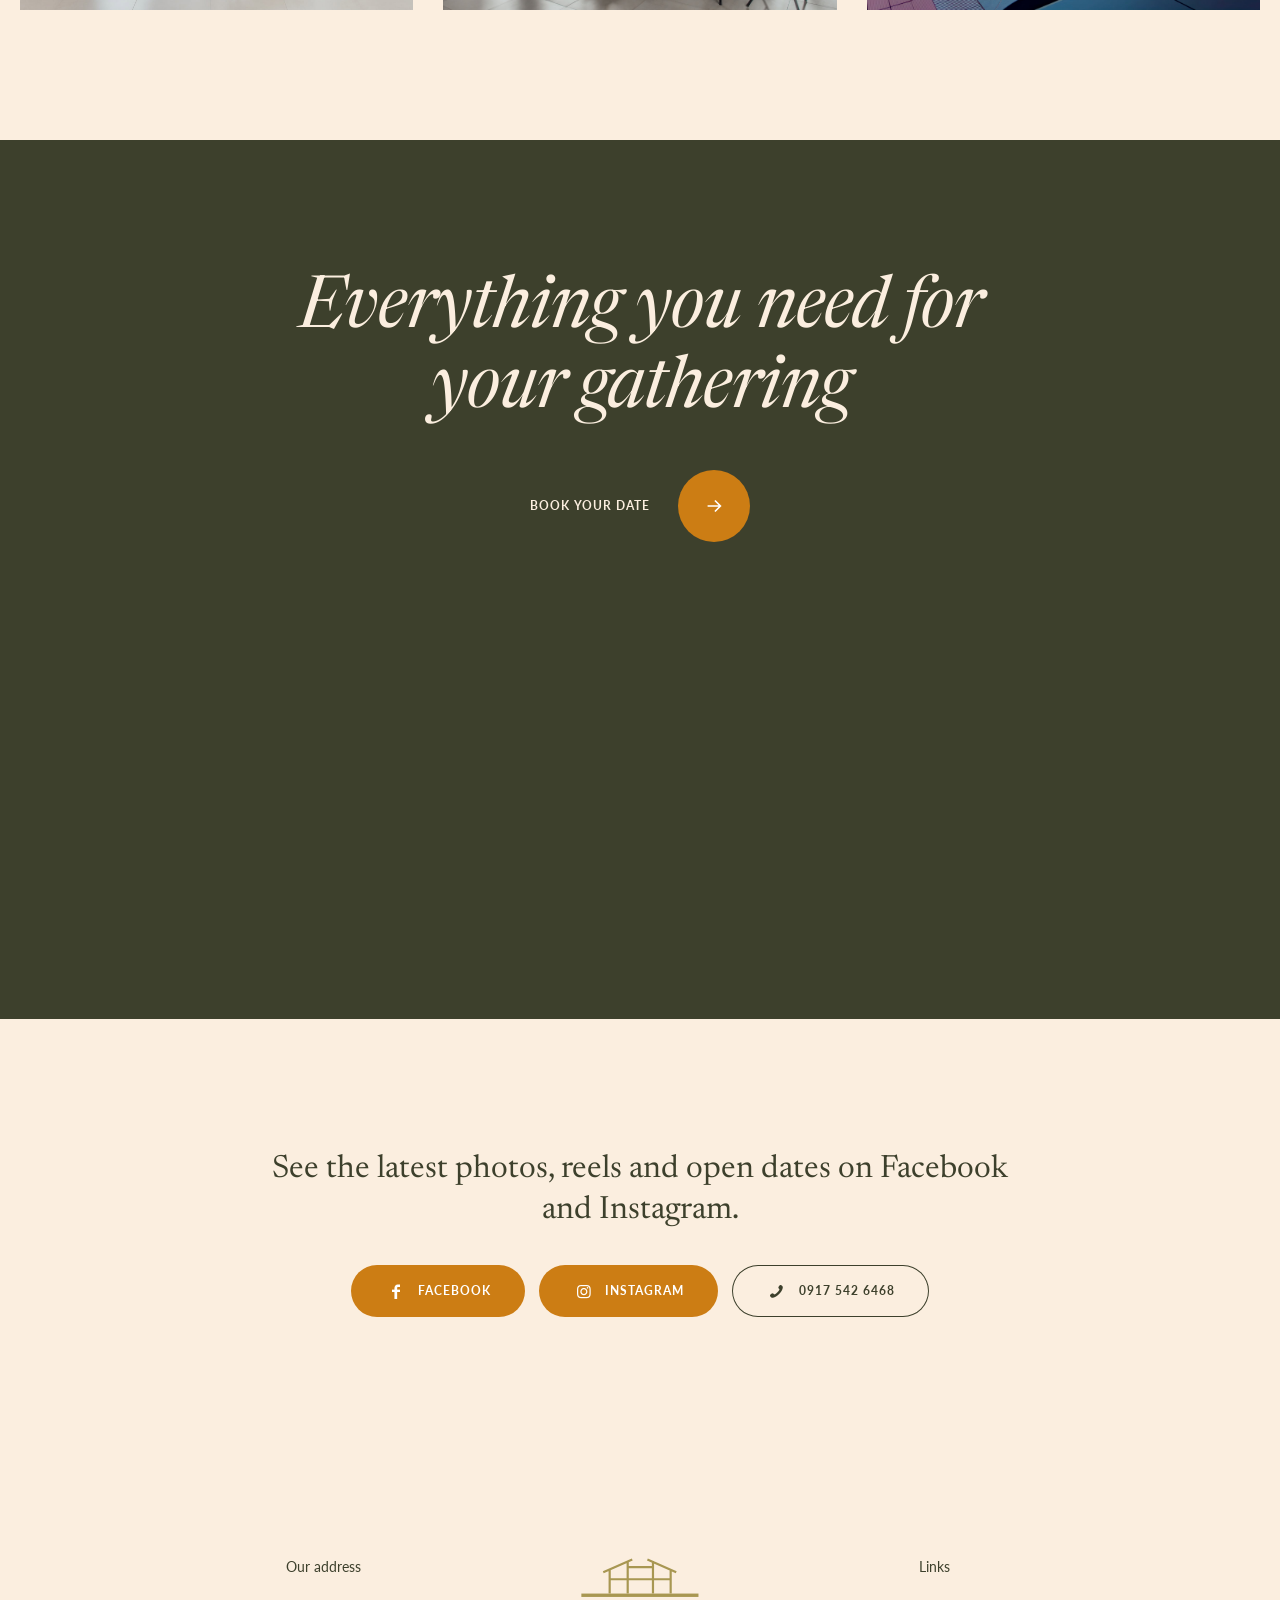
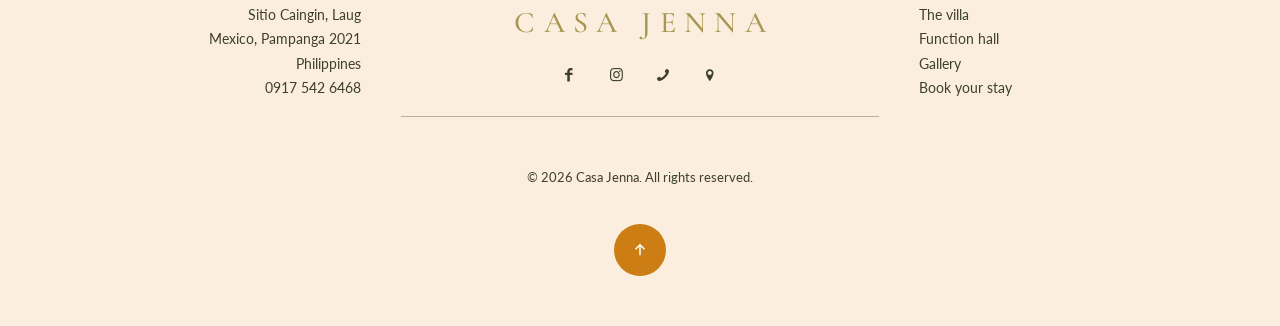
==== commit e84a544a: "Add Instagram links - Footer: Instagram icon next to Facebook on every page - Contact page: Instagra" ====
--- a/index.html
+++ b/index.html
@@ -61,7 +61,10 @@
   },
   "geo": { "@type": "GeoCoordinates", "latitude": 15.0471827, "longitude": 120.767952 },
   "hasMap": "https://maps.app.goo.gl/NkSsiBD7RwmSyhVX7",
-  "sameAs": ["https://www.facebook.com/profile.php?id=61583969881417"],
+  "sameAs": [
+    "https://www.facebook.com/profile.php?id=61583969881417",
+    "https://www.instagram.com/casajennamexicopamp"
+  ],
   "maximumAttendeeCapacity": 40,
   "amenityFeature": [
     { "@type": "LocationFeatureSpecification", "name": "Private swimming pool", "value": true },
@@ -335,13 +338,14 @@
                             </div>
                         </div>
 
-                        <!-- FACEBOOK BAND -->
+                        <!-- SOCIAL BAND -->
                         <div class="section mcb-section cj-section">
                             <div class="cj-wrap">
                                 <div class="cj-band cj-reveal">
-                                    <h5>See the latest photos, reels and open dates on our Facebook page.</h5>
+                                    <h5>See the latest photos, reels and open dates on Facebook and Instagram.</h5>
                                     <div class="cj-btns">
-                                        <a class="cj-btn" href="https://www.facebook.com/profile.php?id=61583969881417" target="_blank" rel="noopener"><i class="icon-facebook"></i> Follow Casa Jenna</a>
+                                        <a class="cj-btn" href="https://www.facebook.com/profile.php?id=61583969881417" target="_blank" rel="noopener"><i class="icon-facebook"></i> Facebook</a>
+                                        <a class="cj-btn" href="https://www.instagram.com/casajennamexicopamp" target="_blank" rel="noopener"><i class="icon-instagram"></i> Instagram</a>
                                         <a class="cj-btn cj-btn--ghost" href="tel:+639175426468"><i class="icon-phone"></i> 0917 542 6468</a>
                                     </div>
                                 </div>
@@ -367,6 +371,7 @@
                         </a>
                         <div class="cj-footer__social">
                             <a href="https://www.facebook.com/profile.php?id=61583969881417" target="_blank" rel="noopener" aria-label="Casa Jenna on Facebook"><i class="icon-facebook"></i></a>
+                            <a href="https://www.instagram.com/casajennamexicopamp" target="_blank" rel="noopener" aria-label="Casa Jenna on Instagram"><i class="icon-instagram"></i></a>
                             <a href="tel:+639175426468" aria-label="Call Casa Jenna"><i class="icon-phone"></i></a>
                             <a href="https://maps.app.goo.gl/NkSsiBD7RwmSyhVX7" target="_blank" rel="noopener" aria-label="Open in Google Maps"><i class="icon-location"></i></a>
                         </div>
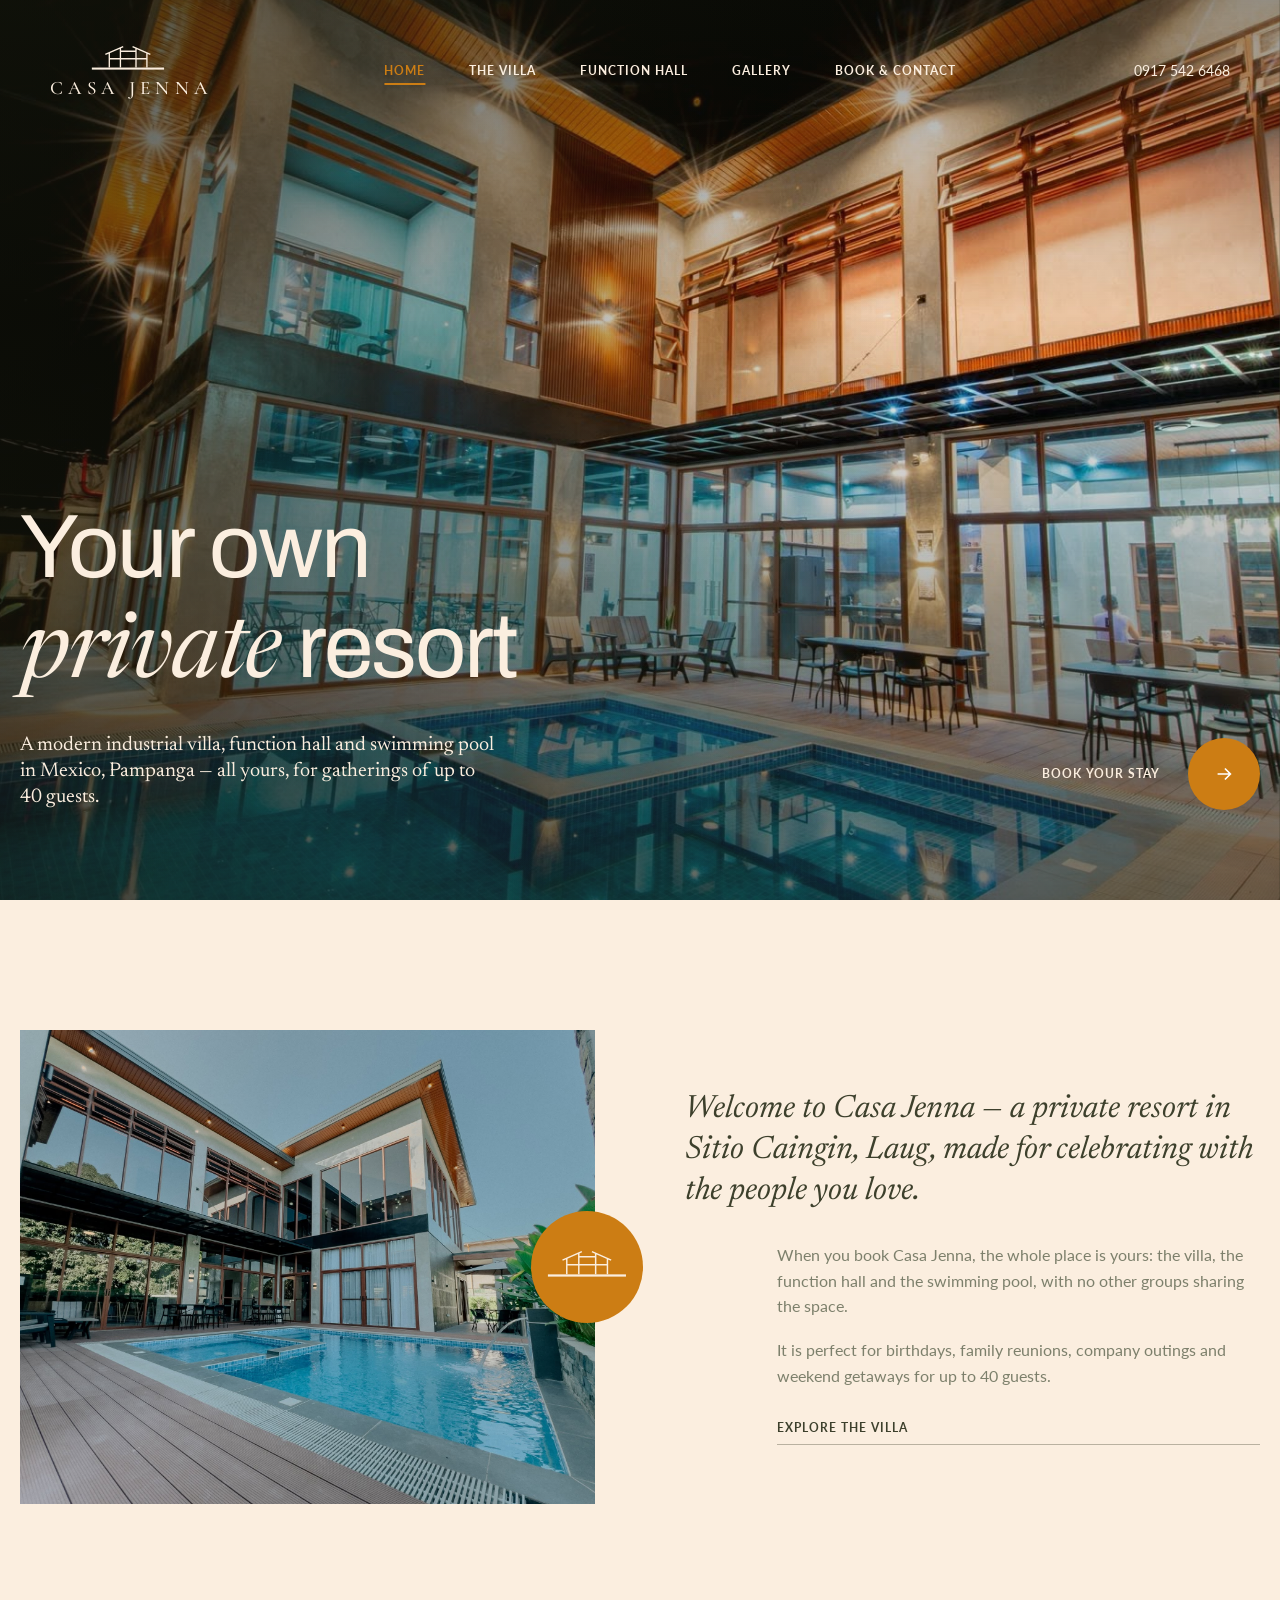
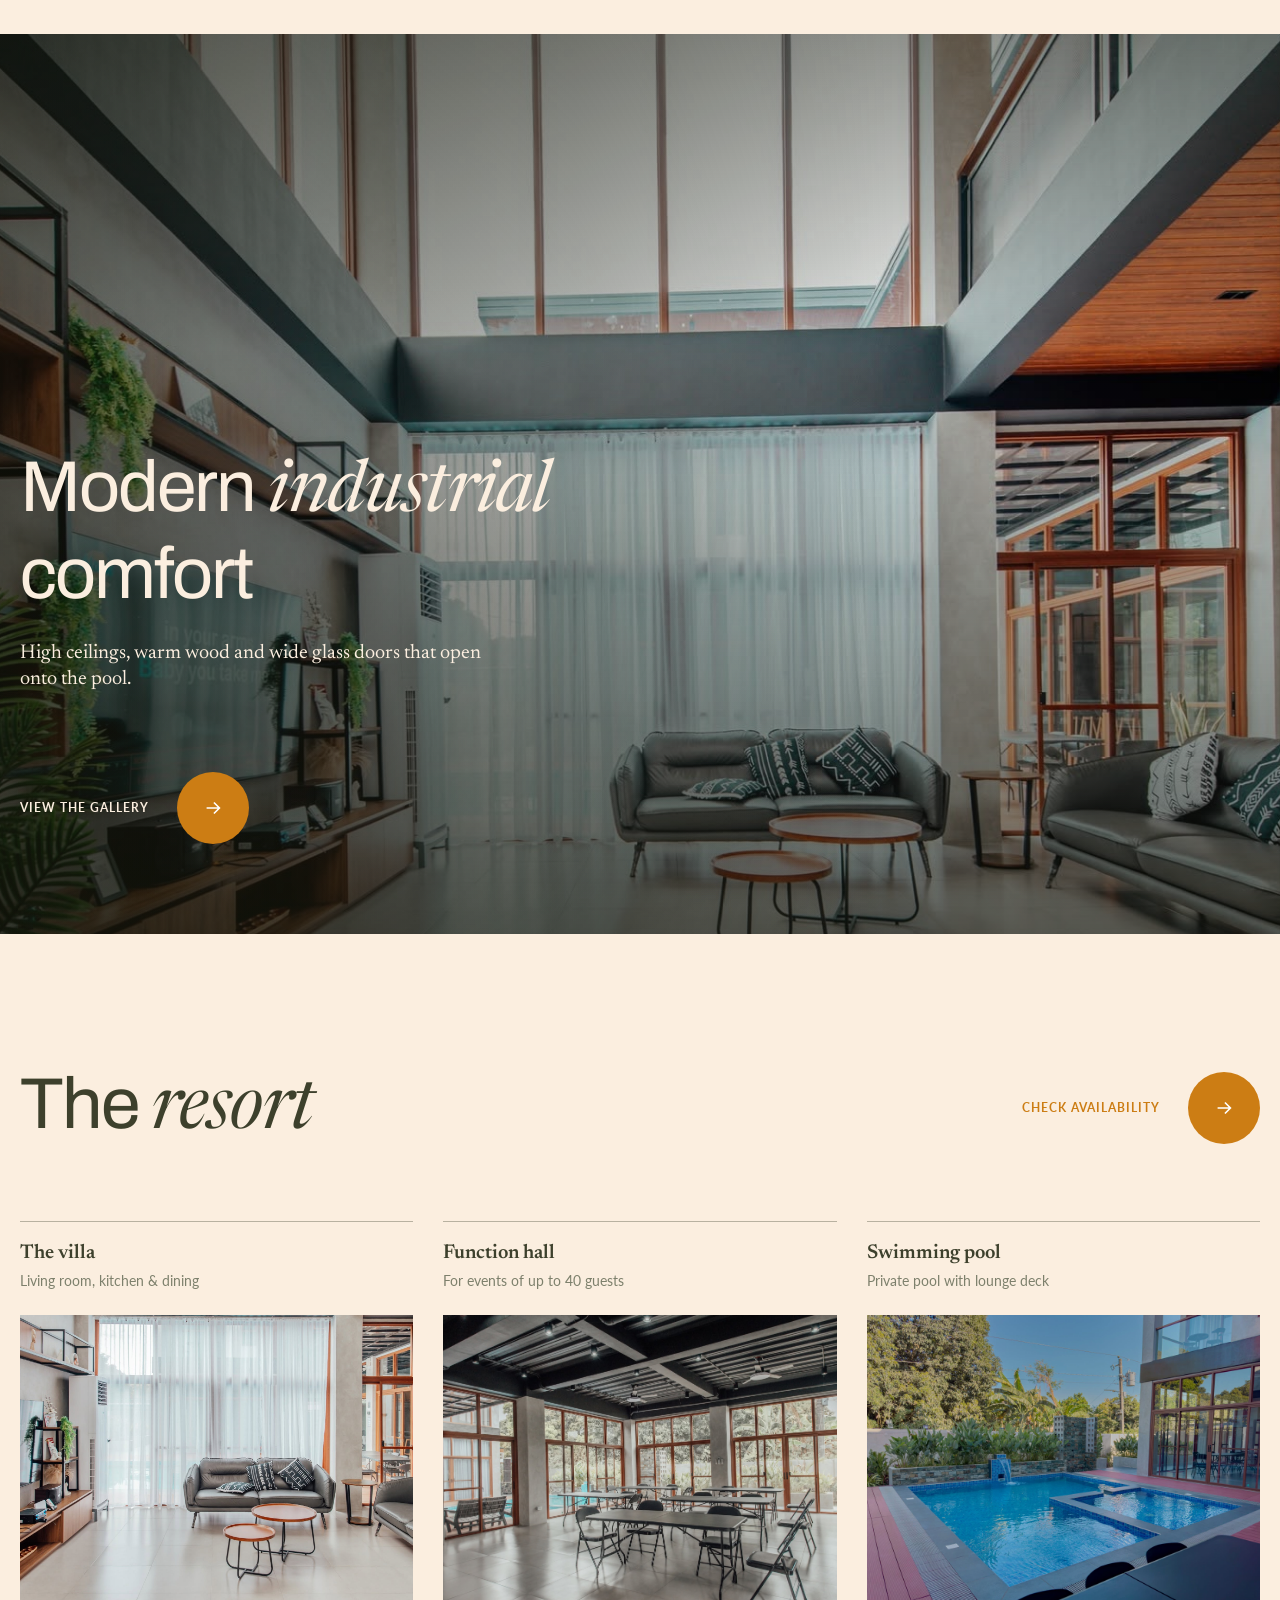
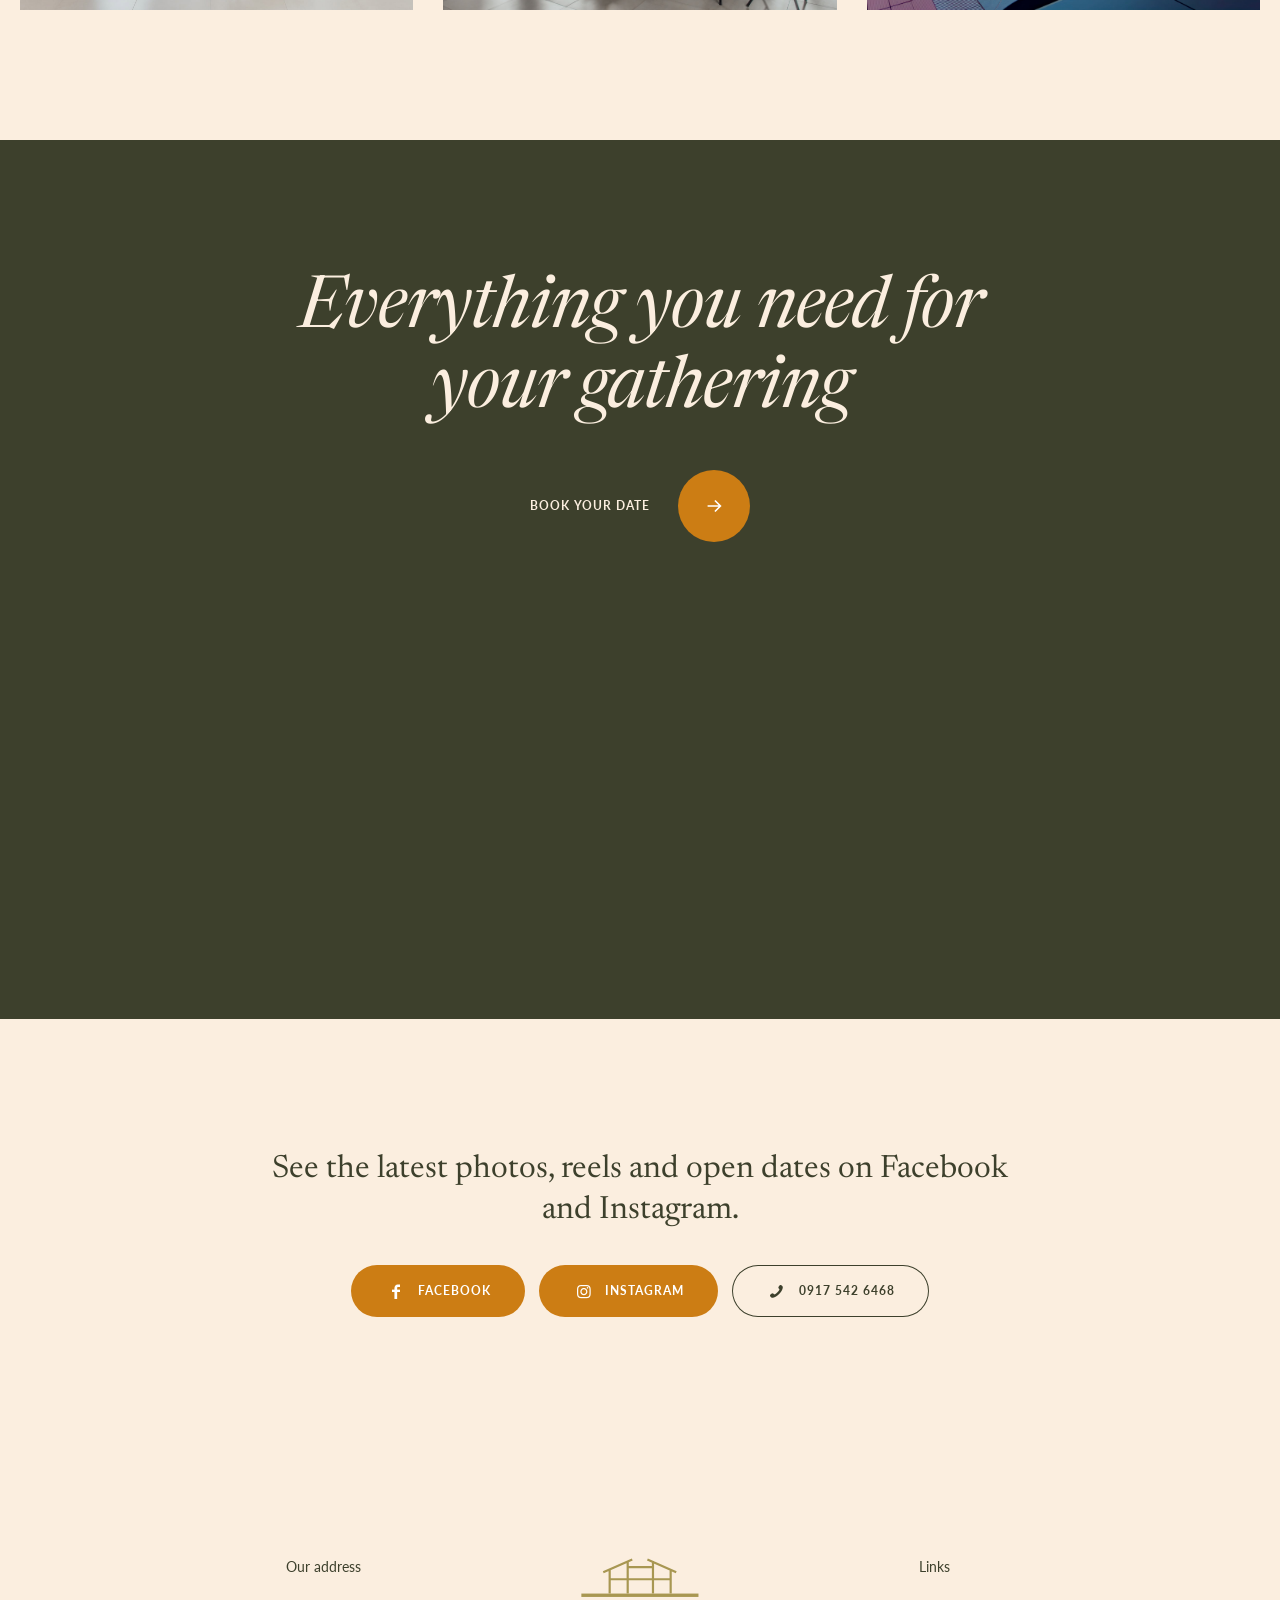
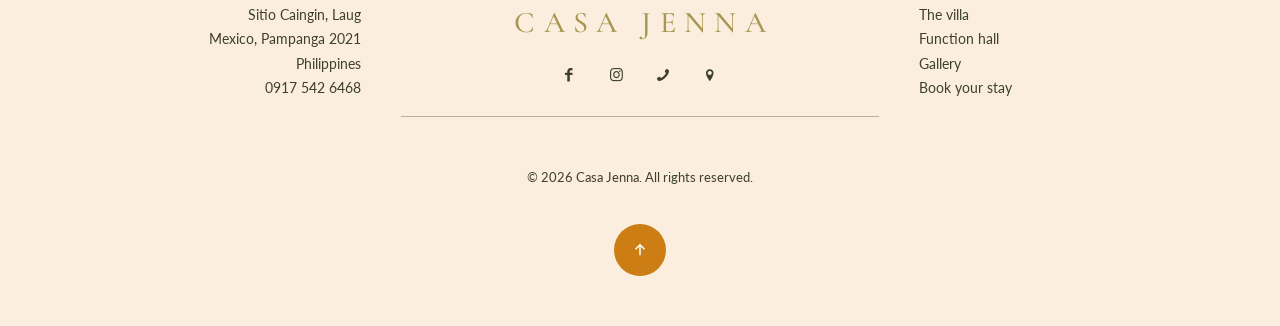
==== commit 7646104d: "Add parallax to all banner photos on every device - Top banners on all five pages and the two mid-pa" ====
--- a/index.html
+++ b/index.html
@@ -268,7 +268,8 @@
                         </div>
 
                         <!-- PARALLAX -->
-                        <section class="cj-hero cj-hero--parallax" style="background-image:url('images/casa-jenna/living-room.jpg')">
+                        <section class="cj-hero cj-hero--parallax">
+                            <div class="cj-hero__bg" style="background-image:url('images/casa-jenna/living-room.jpg')"></div>
                             <div class="cj-hero__inner" style="align-items:flex-start;flex-direction:column;justify-content:flex-end">
                                 <div class="cj-hero__text cj-reveal">
                                     <h2>Modern <span class="cj-i">industrial</span> comfort</h2>
--- a/css/custom.css
+++ b/css/custom.css
@@ -245,28 +245,31 @@
 }
 .cj-hero--short { min-height: 78vh; }
 
-/* Top banner photo lives in its own layer so it can settle from a slight zoom after the preloader */
-#Header .cj-hero { overflow: hidden; }
-
-/* Parallax photo sections: the photo stays put while the page scrolls — desktop only.
-   iPhone/iPad Safari (and most touch browsers) can't do background-attachment: fixed; they stretch the
-   photo to the whole page height, which showed as a huge, blurry close-up. Touch screens get a normal photo. */
-.cj-hero--parallax { background-attachment: scroll; }
-@media (hover: hover) and (pointer: fine) {
-	.cj-hero--parallax { background-attachment: fixed; }
-}
+/* ---------- Banner photos + parallax ----------
+   Every banner photo lives in its own layer (.cj-hero__bg). js/casa-jenna.js moves that layer with the CSS
+   `translate` property as the page scrolls (works on phones/tablets too, unlike background-attachment: fixed,
+   which iPhone Safari can't do). `translate` is separate from `transform`, so the top banners' zoom-in
+   entrance after the preloader still works. Each layer is taller than its section so its edges never show:
+     top banners      speed .2, extra 20% above and below. They only ever move down, so only the top room is
+                      used for movement; the bottom room keeps the photo centred at rest, exactly as framed
+                      without parallax (e.g. the villa's ceiling and beams stay in view).
+     mid-page photos  speed .2, extra 20% above and below                               */
+#Header .cj-hero, .cj-hero--parallax { overflow: hidden; }
 .cj-hero__bg {
 	position: absolute;
 	inset: 0;
 	z-index: 0;
 	background-size: cover;
 	background-position: center;
-}
+	will-change: translate;
+}
+#Header .cj-hero__bg,
+.cj-hero--parallax > .cj-hero__bg { top: -20%; bottom: -20%; }
 .cj-hero::before { z-index: 1; }
 
 /* ---------- Page entrance (driven by the preloader script in <head>) ----------
    html.js = scripting on · html.cj-seen = preloader already played this session · html.cj-ready = reveal */
-.js .cj-hero__bg { transform: scale(1.14); transition: transform 2.4s cubic-bezier(.2, .7, .2, 1); }
+.js #Header .cj-hero__bg { transform: scale(1.14); transition: transform 2.4s cubic-bezier(.2, .7, .2, 1); }
 .js .cj-hero__text > *,
 .js #Header .cj-hero__inner > .cj-cta {
 	opacity: 0;
@@ -275,7 +278,7 @@
 }
 .js #Top_bar .top_bar_left { transform: translateY(-110%); transition: transform .8s cubic-bezier(.2, .7, .2, 1) 1.1s; }
 
-.cj-ready .cj-hero__bg,
+.cj-ready #Header .cj-hero__bg,
 .cj-ready .cj-hero__text > *,
 .cj-ready #Header .cj-hero__inner > .cj-cta,
 .cj-ready #Top_bar .top_bar_left { opacity: 1; transform: none; }
@@ -285,7 +288,7 @@
 .cj-ready #Header .cj-hero__inner > .cj-cta { transition-delay: .85s; }
 
 /* later pages in the same visit: no cover, a quicker version of the same entrance */
-.cj-seen .cj-hero__bg { transition-duration: 1.6s; }
+.cj-seen #Header .cj-hero__bg { transition-duration: 1.6s; }
 .cj-seen.cj-ready #Header .cj-hero__text > :nth-child(1) { transition-delay: .05s; }
 .cj-seen.cj-ready #Header .cj-hero__text > :nth-child(2) { transition-delay: .15s; }
 .cj-seen.cj-ready #Header .cj-hero__inner > .cj-cta { transition-delay: .25s; }
@@ -295,6 +298,7 @@
 	.js .cj-hero__bg, .js .cj-hero__text > *, .js #Header .cj-hero__inner > .cj-cta, .js #Top_bar .top_bar_left {
 		transform: none !important; transition: opacity .3s ease !important;
 	}
+	.cj-hero__bg { translate: none !important; } /* still photos; the script also skips parallax here */
 }
 .cj-hero__inner {
 	position: relative;
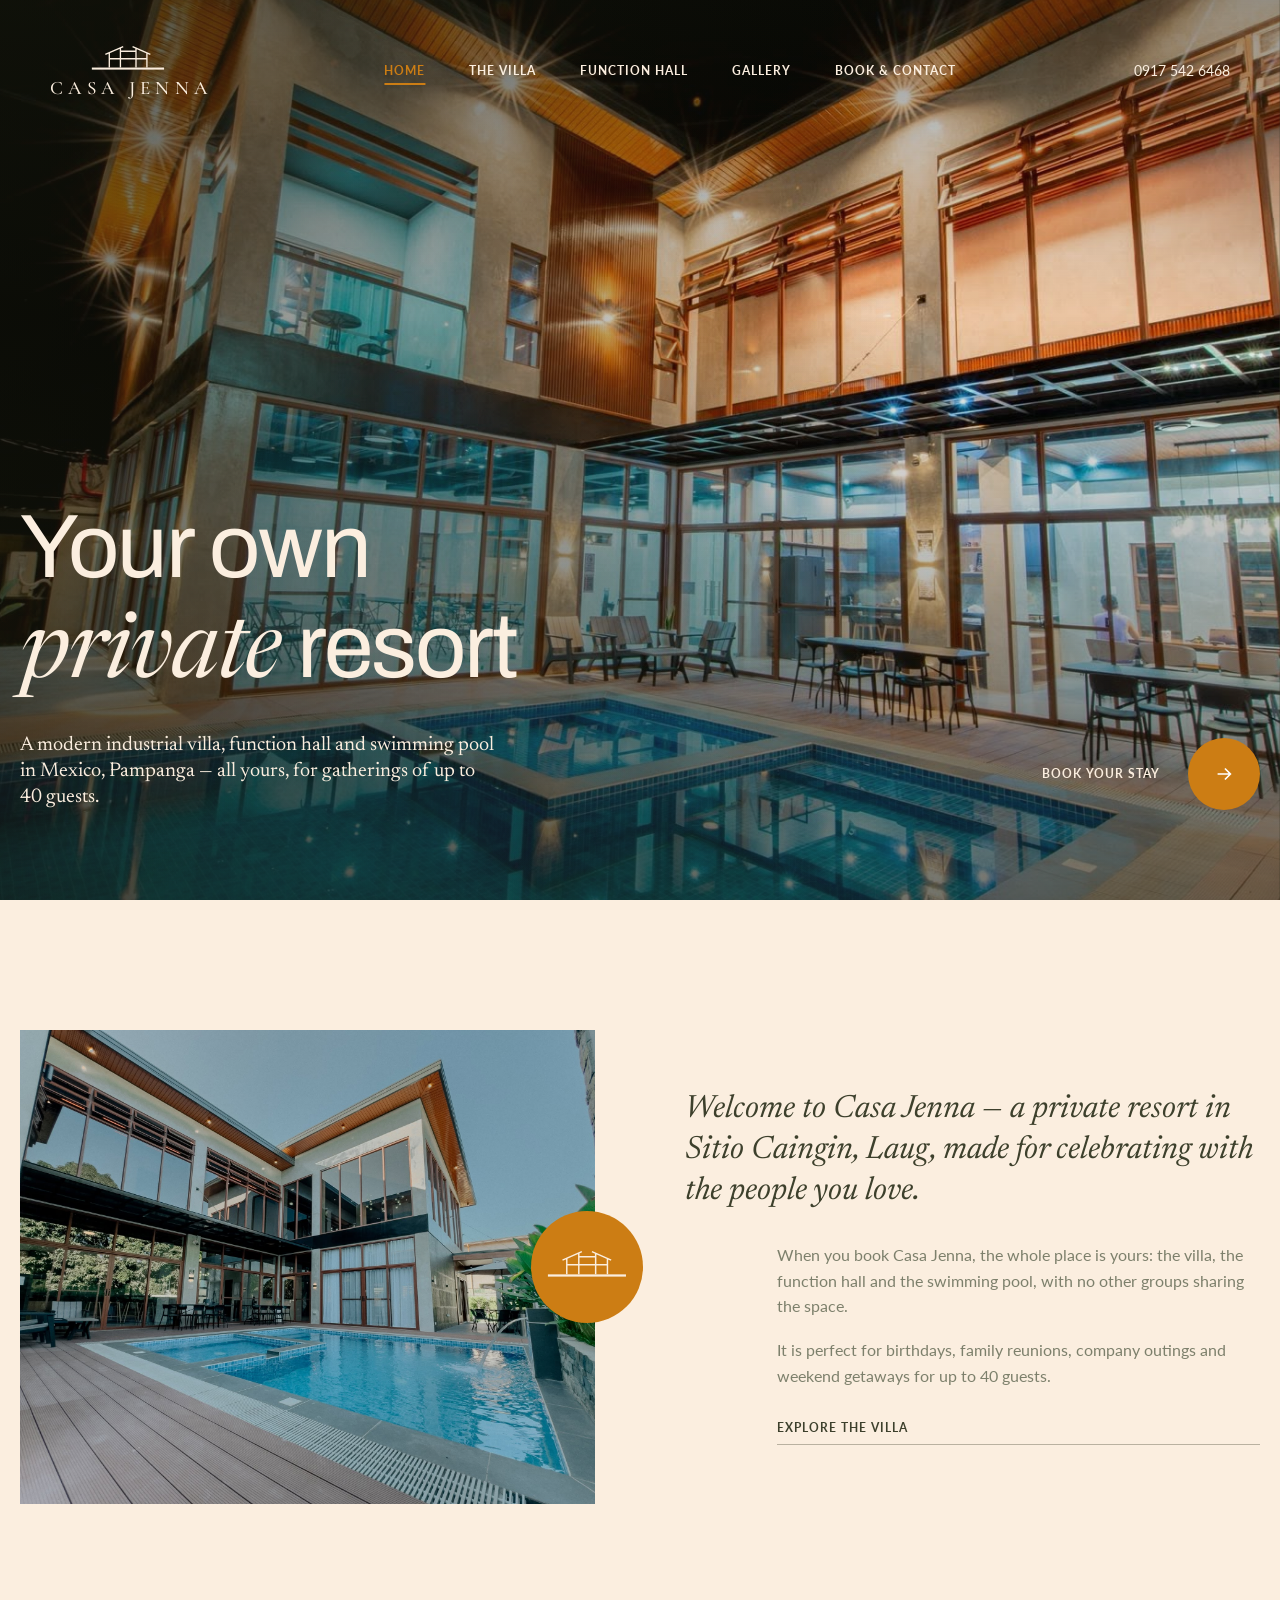
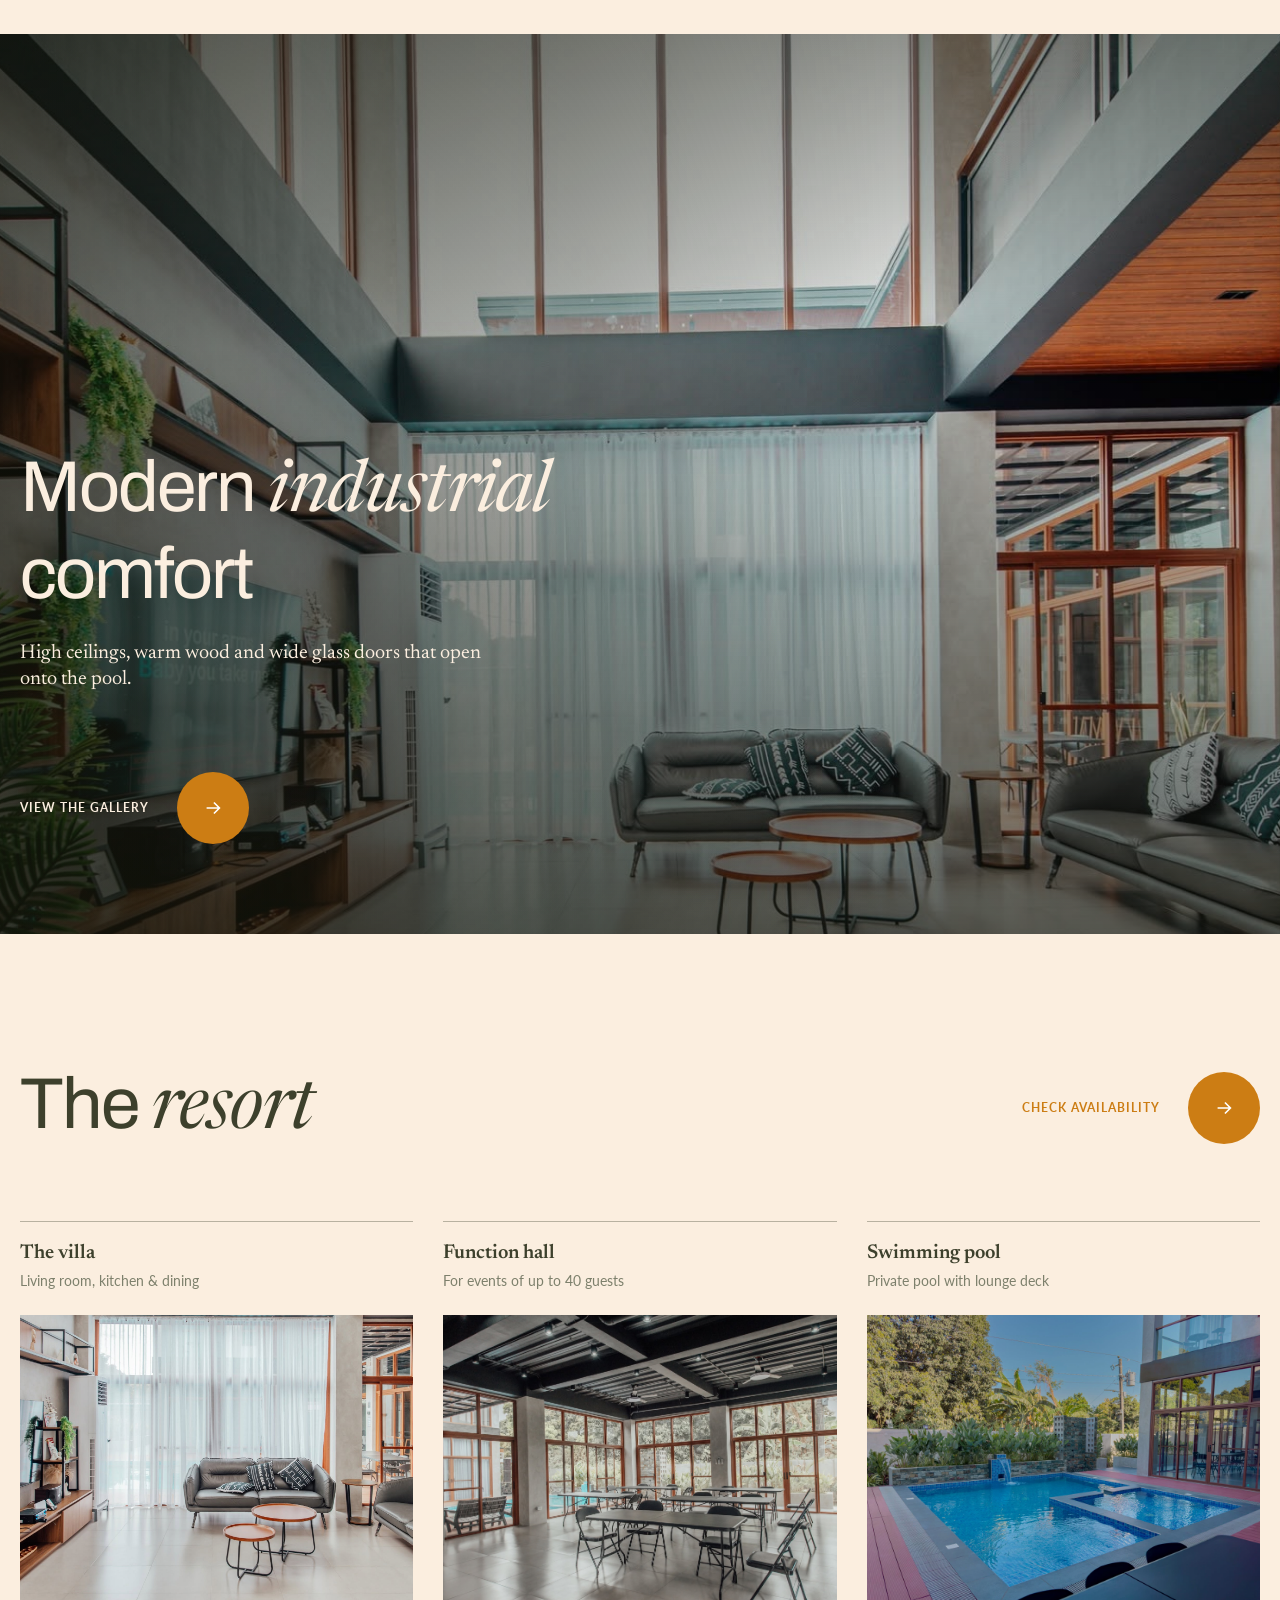
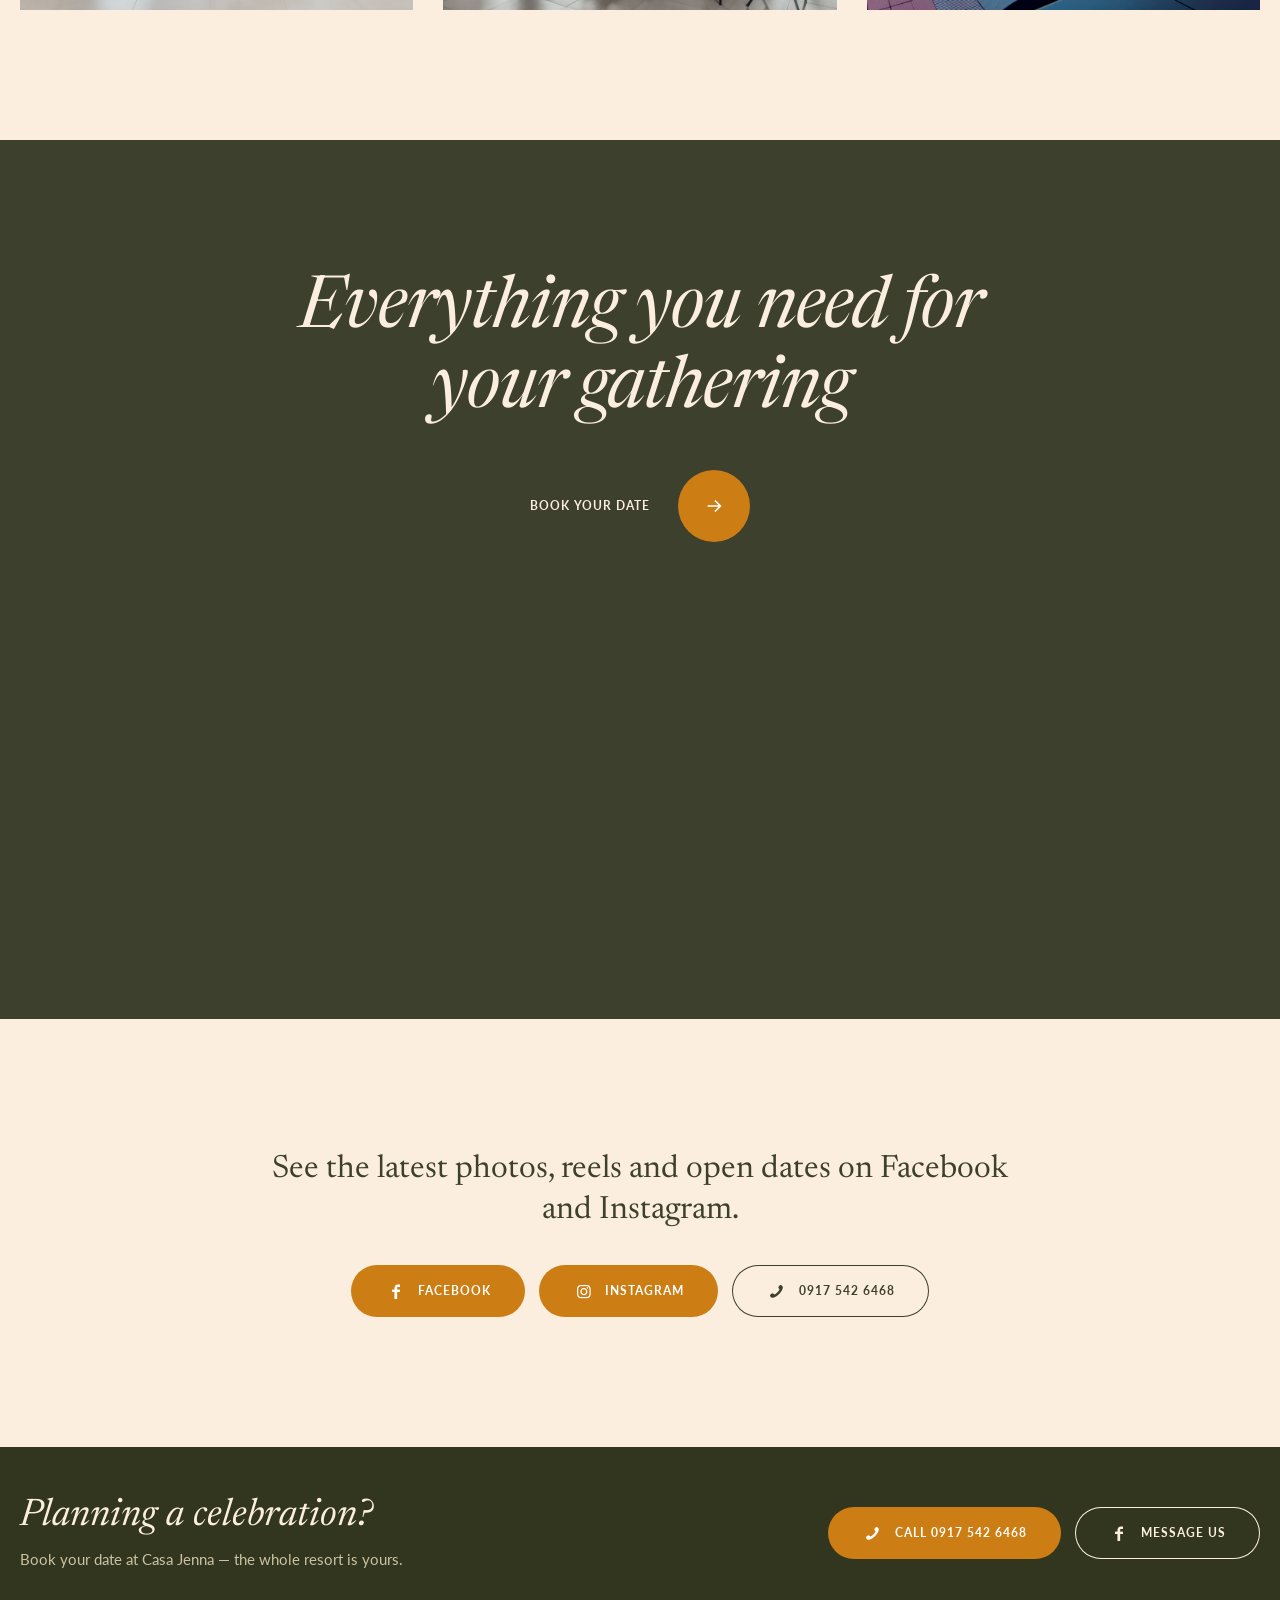
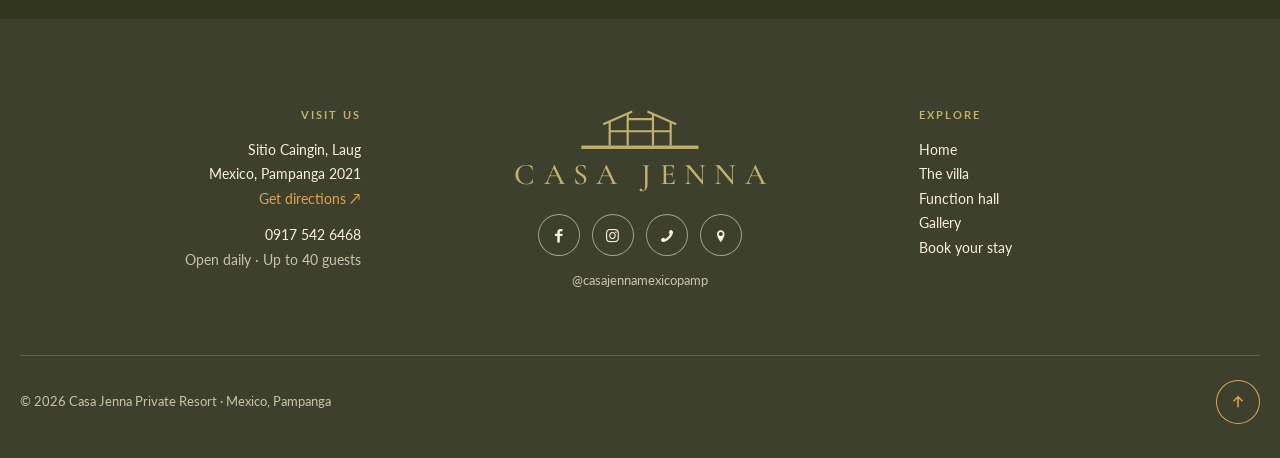
==== commit 4dba7d57: "Redesign the footer in olive with a booking band - Booking band at the top: "Planning a celebration?" ====
--- a/index.html
+++ b/index.html
@@ -359,11 +359,28 @@
         </div>
 
         <footer id="Footer" class="clearfix cj-footer">
-            <div class="cj-wrap">
+            <!-- Booking band (hidden on the contact page, which already has these buttons) -->
+            <div class="cj-footer__cta">
+                <div class="cj-wrap cj-footer__cta-inner">
+                    <div>
+                        <p class="cj-footer__cta-title">Planning a celebration?</p>
+                        <p class="cj-footer__cta-text">Book your date at Casa Jenna — the whole resort is yours.</p>
+                    </div>
+                    <div class="cj-btns">
+                        <a class="cj-btn" href="tel:+639175426468"><i class="icon-phone"></i> Call 0917 542 6468</a>
+                        <a class="cj-btn cj-btn--ghost" href="https://www.facebook.com/profile.php?id=61583969881417" target="_blank" rel="noopener"><i class="icon-facebook"></i> Message us</a>
+                    </div>
+                </div>
+            </div>
+
+            <div class="cj-wrap cj-footer__main">
                 <div class="cj-footer__grid">
                     <div class="cj-footer__col cj-footer__col--left">
-                        <h6>Our address</h6>
-                        <p>Sitio Caingin, Laug<br>Mexico, Pampanga 2021<br>Philippines<br><a href="tel:+639175426468">0917 542 6468</a></p>
+                        <p class="cj-footer__label">Visit us</p>
+                        <p>Sitio Caingin, Laug<br>Mexico, Pampanga 2021</p>
+                        <p><a class="cj-footer__dir" href="https://maps.app.goo.gl/NkSsiBD7RwmSyhVX7" target="_blank" rel="noopener">Get directions <span aria-hidden="true">&#8599;</span></a></p>
+                        <p class="cj-footer__gap"><a href="tel:+639175426468">0917 542 6468</a></p>
+                        <p class="cj-footer__muted">Open daily · Up to 40 guests</p>
                     </div>
                     <div class="cj-footer__brand">
                         <a class="cj-logo" href="./" title="Casa Jenna">
@@ -376,14 +393,17 @@
                             <a href="tel:+639175426468" aria-label="Call Casa Jenna"><i class="icon-phone"></i></a>
                             <a href="https://maps.app.goo.gl/NkSsiBD7RwmSyhVX7" target="_blank" rel="noopener" aria-label="Open in Google Maps"><i class="icon-location"></i></a>
                         </div>
+                        <p class="cj-footer__handle"><a href="https://www.instagram.com/casajennamexicopamp" target="_blank" rel="noopener">@casajennamexicopamp</a></p>
                     </div>
                     <div class="cj-footer__col">
-                        <h6>Links</h6>
-                        <p><a href="villa">The villa</a><br><a href="function-hall">Function hall</a><br><a href="gallery">Gallery</a><br><a href="contact">Book your stay</a></p>
+                        <p class="cj-footer__label">Explore</p>
+                        <p><a href="./">Home</a><br><a href="villa">The villa</a><br><a href="function-hall">Function hall</a><br><a href="gallery">Gallery</a><br><a href="contact">Book your stay</a></p>
                     </div>
                 </div>
-                <div class="cj-footer__copy">&copy; 2026 Casa Jenna. All rights reserved.</div>
-                <a href="#Wrapper" class="cj-to-top" aria-label="Back to top"><svg viewBox="0 0 24 24"><path d="M12 19V5M6 11l6-6 6 6"/></svg></a>
+                <div class="cj-footer__bar">
+                    <p class="cj-footer__copy">&copy; 2026 Casa Jenna Private Resort · Mexico, Pampanga</p>
+                    <a href="#Wrapper" class="cj-to-top" aria-label="Back to top"><svg viewBox="0 0 24 24"><path d="M12 19V5M6 11l6-6 6 6"/></svg></a>
+                </div>
             </div>
         </footer>
     </div>
--- a/css/custom.css
+++ b/css/custom.css
@@ -19,6 +19,11 @@
 	--cj-script: "Mrs Saint Delafield", cursive;
 	--cj-logo-font: "Cormorant Garamond", Georgia, serif;
 	--cj-gold: #a89752; /* brand gold from logo.jpg */
+	/* lighter tints for use on the olive footer (the plain gold/orange are too dark on olive) */
+	--cj-olive-deep: #33361f;
+	--cj-gold-light: #c4b06a;
+	--cj-accent-light: #e3a24a;
+	--cj-cream-muted: #c9c3a6;
 }
 
 /* ---------- Base ---------- */
@@ -34,24 +39,28 @@
 p { margin-bottom: 18px; }
 img { max-width: 100%; height: auto; }
 
-h1, h2, h3, h4 {
+/* Heading rules are written as "html body hN" (not plain "hN") on purpose: browser extensions sometimes inject
+   CSS resets such as normalize.css ("h1 { font-size: 2em }") into every website. A plain "h1" rule ties with
+   theirs and the injected one wins, shrinking the banner headings; the extra "html body" always outranks it.
+   Section rules with a class (e.g. ".cj-features h3") still override these as before. */
+html body h1, html body h2, html body h3, html body h4 {
 	font-family: var(--cj-display);
 	font-weight: 400;
 	color: var(--cj-olive);
 	letter-spacing: -2px;
 }
-h1 { font-size: 90px; line-height: 100px; }
-h2 { font-size: 72px; line-height: 80px; }
-h3 { font-size: 60px; line-height: 60px; }
-h4 { font-size: 48px; line-height: 53px; letter-spacing: -1px; }
-h5, h6 {
+html body h1 { font-size: 90px; line-height: 100px; }
+html body h2 { font-size: 72px; line-height: 80px; }
+html body h3 { font-size: 60px; line-height: 60px; }
+html body h4 { font-size: 48px; line-height: 53px; letter-spacing: -1px; }
+html body h5, html body h6 {
 	font-family: var(--cj-serif);
 	font-weight: 400;
 	color: var(--cj-olive);
 	letter-spacing: 0;
 }
-h5 { font-size: 32px; line-height: 41px; }
-h6 { font-size: 20px; line-height: 26px; font-weight: 600; }
+html body h5 { font-size: 32px; line-height: 41px; }
+html body h6 { font-size: 20px; line-height: 26px; font-weight: 600; }
 
 /* the italic serif word inside display headings: "own <em>personal</em> sanctuary" */
 .cj-i {
@@ -314,6 +323,7 @@
 }
 .cj-hero__text { max-width: 620px; }
 .cj-hero h1, .cj-hero h2 { color: var(--cj-cream); margin-bottom: 26px; }
+.cj-hero h1 { margin-top: 0; } /* same as before; also beats injected resets' "h1 { margin: .67em 0 }" */
 .cj-hero h6 { color: var(--cj-cream); font-weight: 400; max-width: 480px; margin: 0; }
 
 /* ---------- Generic section spacing ---------- */
@@ -546,42 +556,95 @@
 .cj-form button:hover { background: var(--cj-accent-hover) !important; }
 .cj-form__note { font-size: 14px; color: var(--cj-accent); }
 
-/* ---------- Footer ---------- */
+/* ---------- Footer (olive) ---------- */
 #Footer.cj-footer {
-	background: var(--cj-cream) !important;
-	color: var(--cj-olive);
-	padding: 110px 0 50px;
-}
+	background: var(--cj-olive) !important;
+	color: var(--cj-cream);
+	padding: 0 0 34px;
+}
+#Footer.cj-footer p { margin: 0; }
+#Footer.cj-footer a { color: var(--cj-cream); transition: color .2s, background .2s; }
+#Footer.cj-footer a:hover { color: var(--cj-accent-light); }
+
+/* booking band */
+.cj-footer__cta { background: var(--cj-olive-deep); padding: 48px 0; }
+.cj-footer__cta-inner { display: flex; align-items: center; justify-content: space-between; gap: 30px; flex-wrap: wrap; }
+#Footer.cj-footer .cj-footer__cta-title { font: italic 400 38px/1.15 var(--cj-serif); color: var(--cj-cream); }
+#Footer.cj-footer .cj-footer__cta-text { font-size: 15px; color: var(--cj-cream-muted); margin-top: 8px; }
+#Footer.cj-footer .cj-btn { color: #fff; }
+#Footer.cj-footer .cj-btn:hover { color: #fff; }
+/* !important to match the general .cj-btn--ghost rule, which forces olive text (invisible on olive) */
+#Footer.cj-footer .cj-btn--ghost { color: var(--cj-cream) !important; box-shadow: inset 0 0 0 1px var(--cj-cream); }
+#Footer.cj-footer .cj-btn--ghost:hover { background: var(--cj-cream); color: var(--cj-olive) !important; }
+.page-contact .cj-footer__cta { display: none; } /* contact page already has these buttons */
+
+/* columns */
+.cj-footer__main { padding-top: 90px; }
 .cj-footer__grid {
 	display: grid;
 	grid-template-columns: 1fr 1.4fr 1fr;
 	gap: 40px;
 	align-items: start;
 }
-#Footer.cj-footer h6 { font: 400 14px/1.4 var(--cj-sans); color: var(--cj-olive); margin-bottom: 26px; }
+#Footer.cj-footer .cj-footer__label {
+	font: 700 11px/1 var(--cj-sans);
+	letter-spacing: 2px;
+	text-transform: uppercase;
+	color: var(--cj-gold-light);
+	margin-bottom: 18px;
+}
 .cj-footer__col--left { text-align: right; }
-#Footer.cj-footer .cj-footer__col p, #Footer.cj-footer .cj-footer__col a { font-size: 14px; color: var(--cj-olive); margin: 0; line-height: 1.75; }
-#Footer.cj-footer .cj-footer__col a:hover { color: var(--cj-accent); }
-.cj-footer__brand { text-align: center; border-bottom: 1px solid var(--cj-line); padding-bottom: 30px; }
-.cj-footer__brand .cj-logo { color: var(--cj-gold) !important; }
+#Footer.cj-footer .cj-footer__col { font-size: 14px; line-height: 1.75; color: var(--cj-cream); } /* inherited, so the label/muted rules win */
+#Footer.cj-footer .cj-footer__dir { color: var(--cj-accent-light); }
+#Footer.cj-footer .cj-footer__dir:hover { color: var(--cj-cream); }
+#Footer.cj-footer .cj-footer__gap { margin-top: 12px; }
+#Footer.cj-footer .cj-footer__muted { color: var(--cj-cream-muted); }
+
+/* logo, social icons, handle */
+.cj-footer__brand { text-align: center; }
+#Footer.cj-footer .cj-footer__brand .cj-logo { color: var(--cj-gold-light) !important; }
 .cj-footer__brand .cj-logo .cj-mark { width: 120px; margin-bottom: 10px; }
 .cj-footer__brand .cj-logo__name { font-size: 30px; }
-.cj-footer__social { display: flex; justify-content: center; gap: 26px; margin-top: 24px; }
-#Footer.cj-footer .cj-footer__social a { color: var(--cj-olive); font-size: 15px; }
-#Footer.cj-footer .cj-footer__social a:hover { color: var(--cj-accent); }
-#Footer.cj-footer .cj-footer__copy { text-align: center; font-size: 13px; margin-top: 50px; color: var(--cj-olive); }
-.cj-to-top {
+.cj-footer__social { display: flex; justify-content: center; gap: 12px; margin-top: 24px; }
+#Footer.cj-footer .cj-footer__social a {
+	width: 42px;
+	height: 42px;
+	border-radius: 50%;
+	display: inline-flex;
+	align-items: center;
+	justify-content: center;
+	font-size: 15px;
+	color: var(--cj-cream);
+	box-shadow: inset 0 0 0 1px rgba(251, 238, 223, .55);
+}
+#Footer.cj-footer .cj-footer__social a:hover { background: var(--cj-cream); color: var(--cj-olive); }
+#Footer.cj-footer .cj-footer__handle { margin-top: 14px; font-size: 13px; }
+#Footer.cj-footer .cj-footer__handle a { color: var(--cj-cream-muted); }
+#Footer.cj-footer .cj-footer__handle a:hover { color: var(--cj-accent-light); }
+
+/* bottom bar */
+.cj-footer__bar {
 	display: flex;
-	margin: 36px auto 0;
-	width: 52px;
-	height: 52px;
+	align-items: center;
+	justify-content: space-between;
+	gap: 20px;
+	margin-top: 64px;
+	padding-top: 24px;
+	border-top: 1px solid rgba(251, 238, 223, .2);
+}
+#Footer.cj-footer .cj-footer__copy { font-size: 13px; color: var(--cj-cream-muted); }
+#Footer.cj-footer .cj-to-top {
+	display: inline-flex;
+	flex-shrink: 0;
+	width: 44px;
+	height: 44px;
 	border-radius: 50%;
-	background: var(--cj-accent);
-	color: #fff !important;
 	align-items: center;
 	justify-content: center;
-}
-.cj-to-top:hover { background: var(--cj-accent-hover); }
+	color: var(--cj-accent-light);
+	box-shadow: inset 0 0 0 1px var(--cj-accent-light);
+}
+#Footer.cj-footer .cj-to-top:hover { background: var(--cj-accent-light); color: var(--cj-olive); }
 .cj-to-top svg { width: 18px; height: 18px; stroke: currentColor; fill: none; stroke-width: 2; }
 #back_to_top { display: none !important; } /* replaced by .cj-to-top */
 
@@ -686,8 +749,8 @@
    Responsive
    ========================================================================== */
 @media only screen and (max-width: 1239px) {
-	h1 { font-size: 72px; line-height: 80px; }
-	h2 { font-size: 58px; line-height: 64px; }
+	html body h1 { font-size: 72px; line-height: 80px; }
+	html body h2 { font-size: 58px; line-height: 64px; }
 	#Top_bar .column.one { padding: 0 24px; }
 	#Top_bar .menu > li > a span:not(.description) { padding: 0 14px; }
 	.cj-intro { gap: 70px; }
@@ -697,11 +760,11 @@
 }
 
 @media only screen and (max-width: 959px) {
-	h1 { font-size: 58px; line-height: 64px; letter-spacing: -1px; }
-	h2 { font-size: 46px; line-height: 52px; letter-spacing: -1px; }
-	h3 { font-size: 42px; line-height: 46px; }
-	h4 { font-size: 36px; line-height: 42px; }
-	h5 { font-size: 26px; line-height: 34px; }
+	html body h1 { font-size: 58px; line-height: 64px; letter-spacing: -1px; }
+	html body h2 { font-size: 46px; line-height: 52px; letter-spacing: -1px; }
+	html body h3 { font-size: 42px; line-height: 46px; }
+	html body h4 { font-size: 36px; line-height: 42px; }
+	html body h5 { font-size: 26px; line-height: 34px; }
 	.cj-section { padding: 90px 0; }
 	.cj-intro, .cj-detail, .cj-menu-split { grid-template-columns: 1fr; gap: 60px; }
 	.cj-intro__badge { right: 24px; top: auto; bottom: -56px; transform: none; }
@@ -713,11 +776,11 @@
 
 /* BeTheme switches to the mobile header below 768px */
 @media only screen and (max-width: 767px) {
-	h1 { font-size: 44px; line-height: 50px; }
-	h2 { font-size: 36px; line-height: 42px; }
-	h3 { font-size: 34px; line-height: 38px; }
-	h5 { font-size: 22px; line-height: 30px; }
-	h6 { font-size: 17px; line-height: 24px; }
+	html body h1 { font-size: 44px; line-height: 50px; }
+	html body h2 { font-size: 36px; line-height: 42px; }
+	html body h3 { font-size: 34px; line-height: 38px; }
+	html body h5 { font-size: 22px; line-height: 30px; }
+	html body h6 { font-size: 17px; line-height: 24px; }
 	#Top_bar .column.one { padding: 0 16px; }
 	#Top_bar:not(.is-sticky) {
 		position: absolute !important;
@@ -750,9 +813,16 @@
 	.cj-person img { max-width: 260px; }
 	.cj-detail__images img:last-child { margin-top: 40px; }
 	.cj-form { grid-template-columns: 1fr; }
-	.cj-footer__grid { grid-template-columns: 1fr; text-align: center; }
+	.cj-footer__grid { grid-template-columns: 1fr; text-align: center; gap: 44px; }
 	.cj-footer__col--left { text-align: center; }
 	.cj-footer__brand { order: -1; }
+	.cj-footer__cta { padding: 40px 0; }
+	.cj-footer__cta-inner { flex-direction: column; text-align: center; gap: 22px; }
+	#Footer.cj-footer .cj-footer__cta-title { font-size: 30px; }
+	.cj-footer__cta .cj-btns { flex-direction: column; width: 100%; }
+	.cj-footer__cta .cj-btn { justify-content: center; }
+	.cj-footer__main { padding-top: 60px; }
+	.cj-footer__bar { flex-direction: column-reverse; text-align: center; margin-top: 50px; gap: 16px; }
 	.cj-menu-item { gap: 16px; }
 	.cj-taste { padding-bottom: 60px; }
 	.cj-amenities { grid-template-columns: repeat(2, 1fr); }
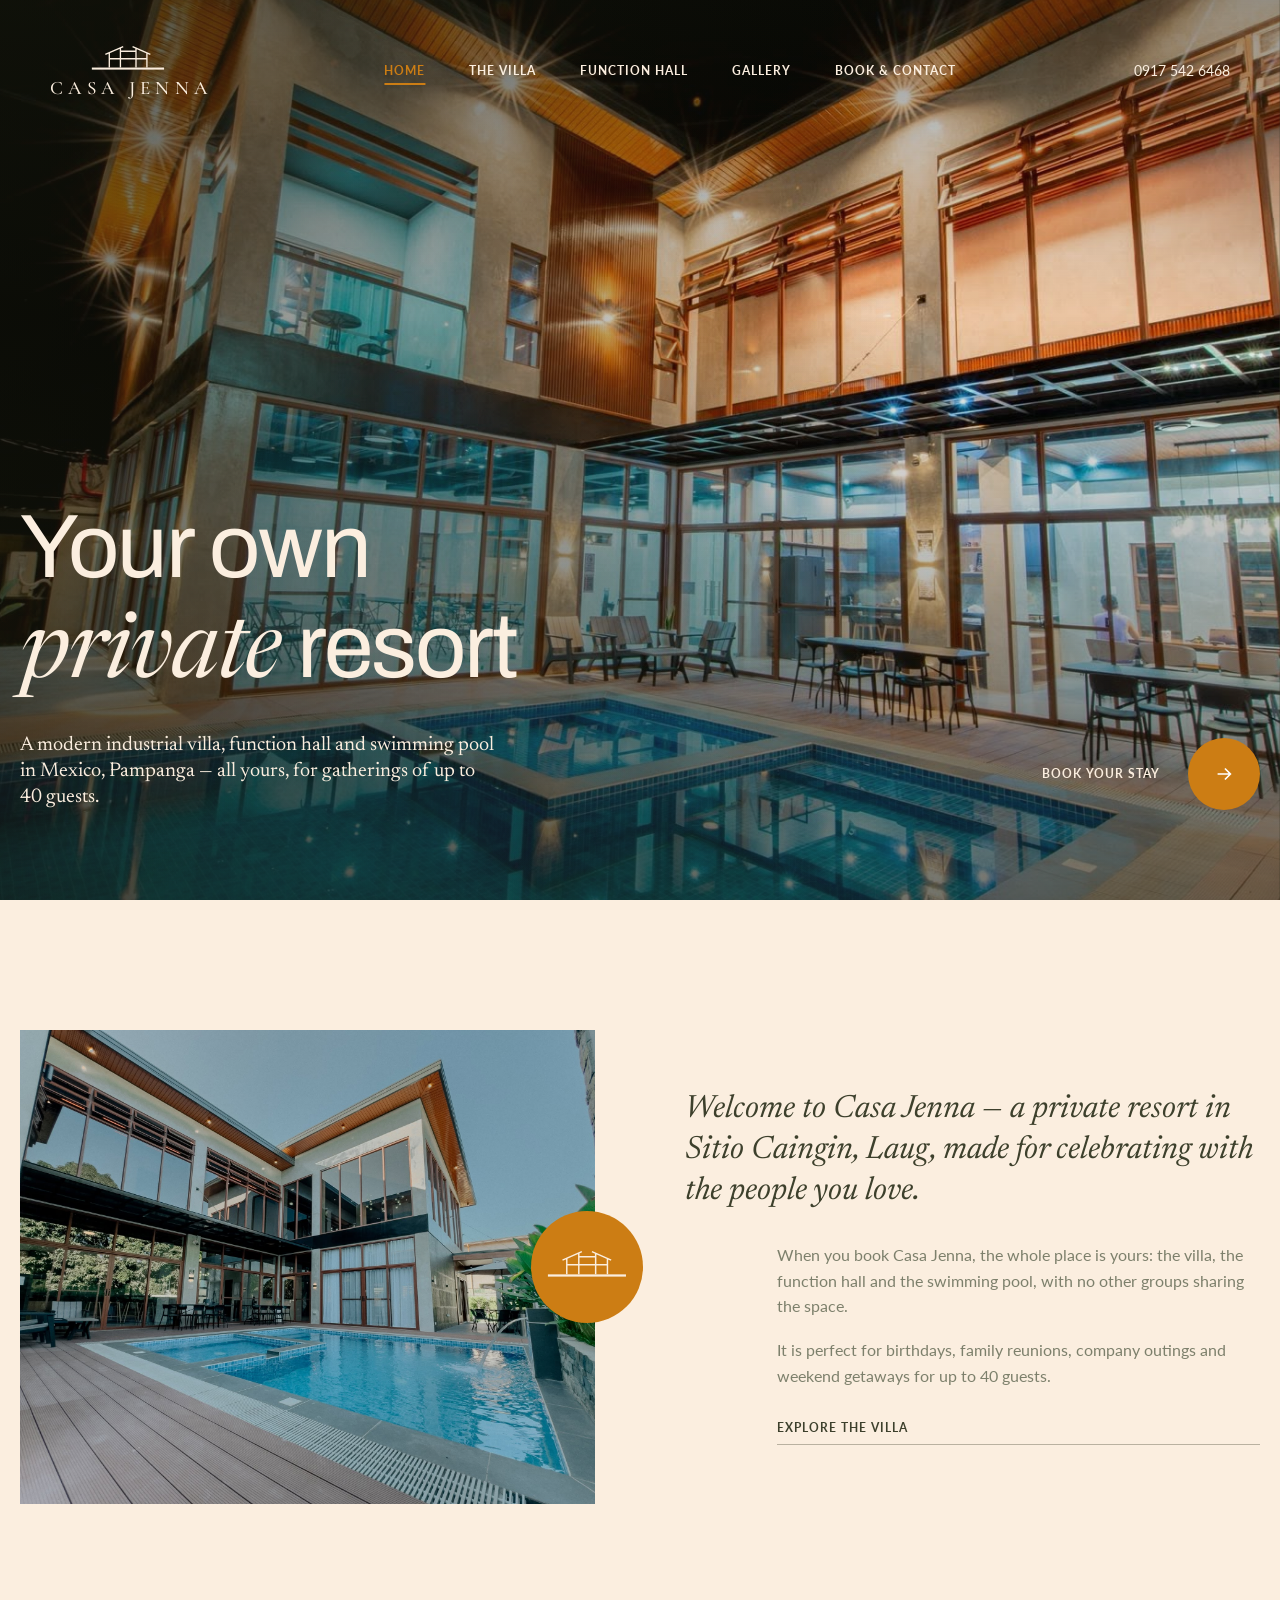
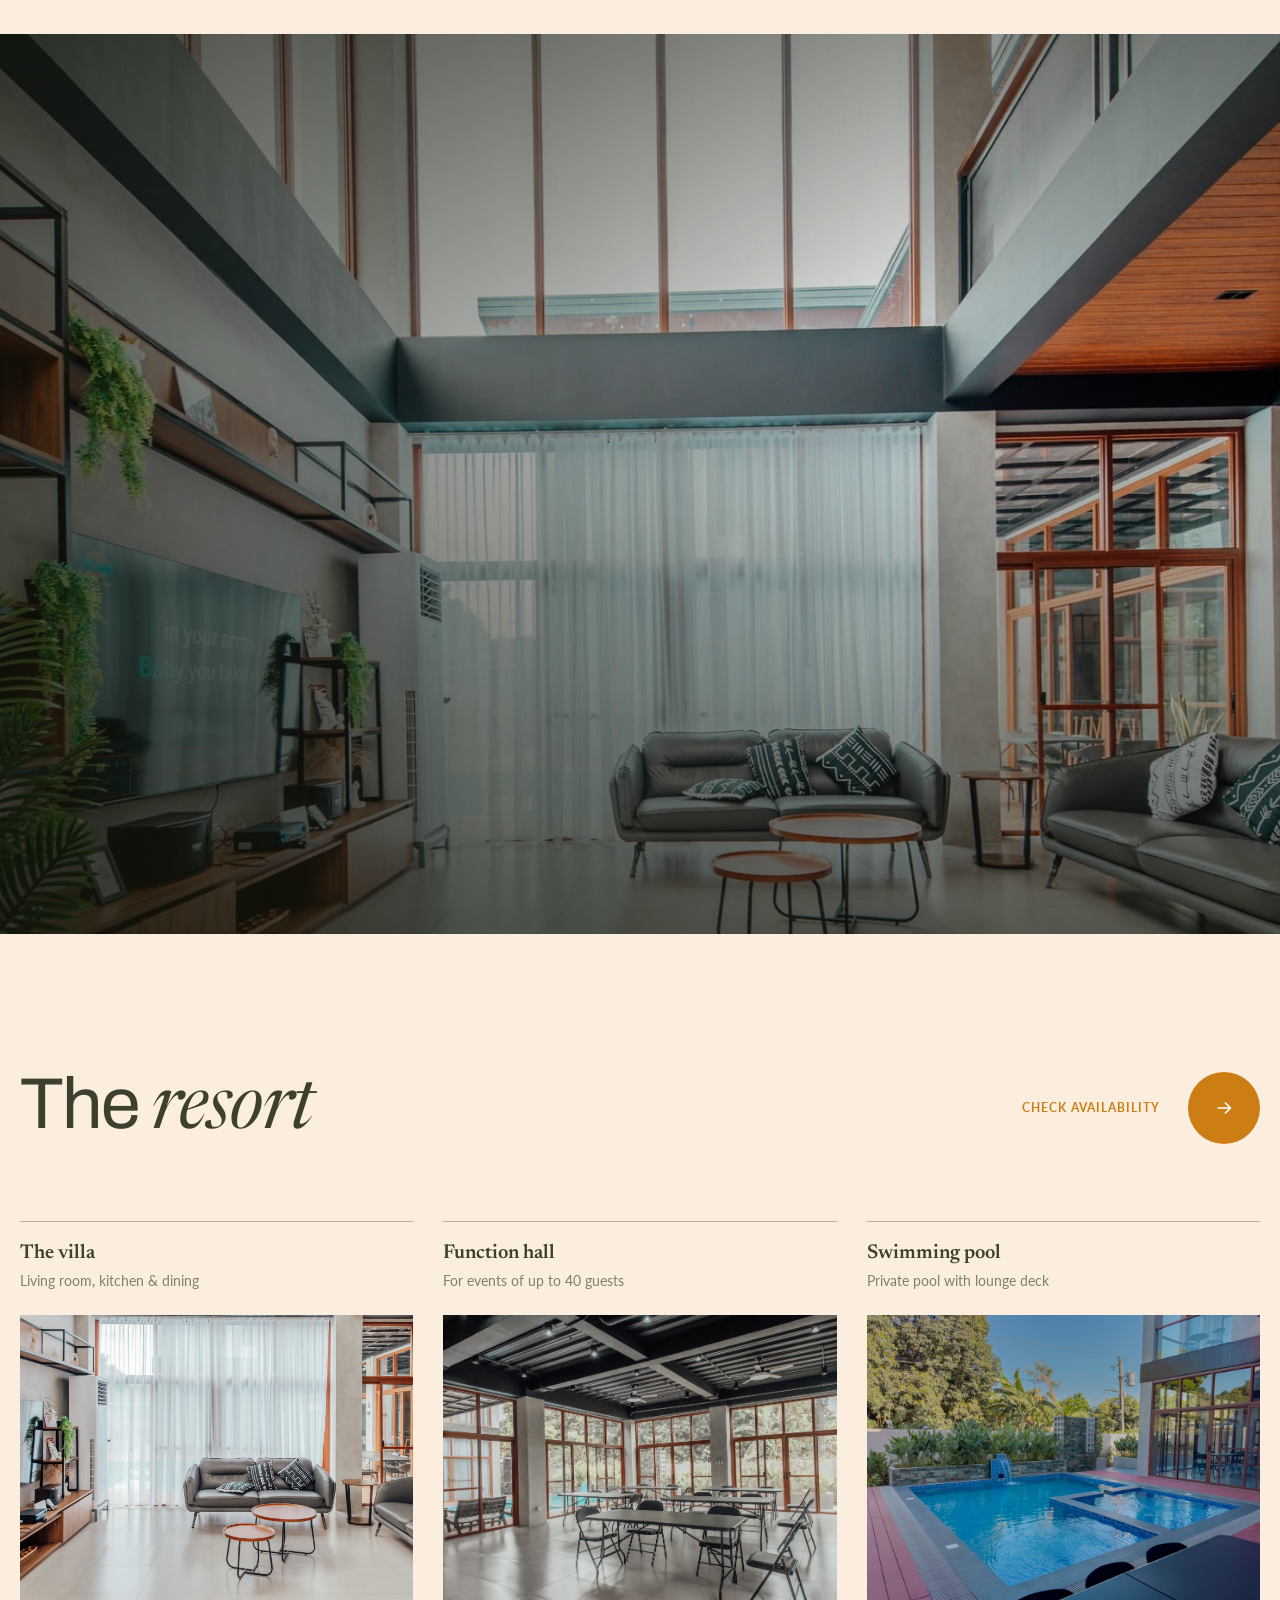
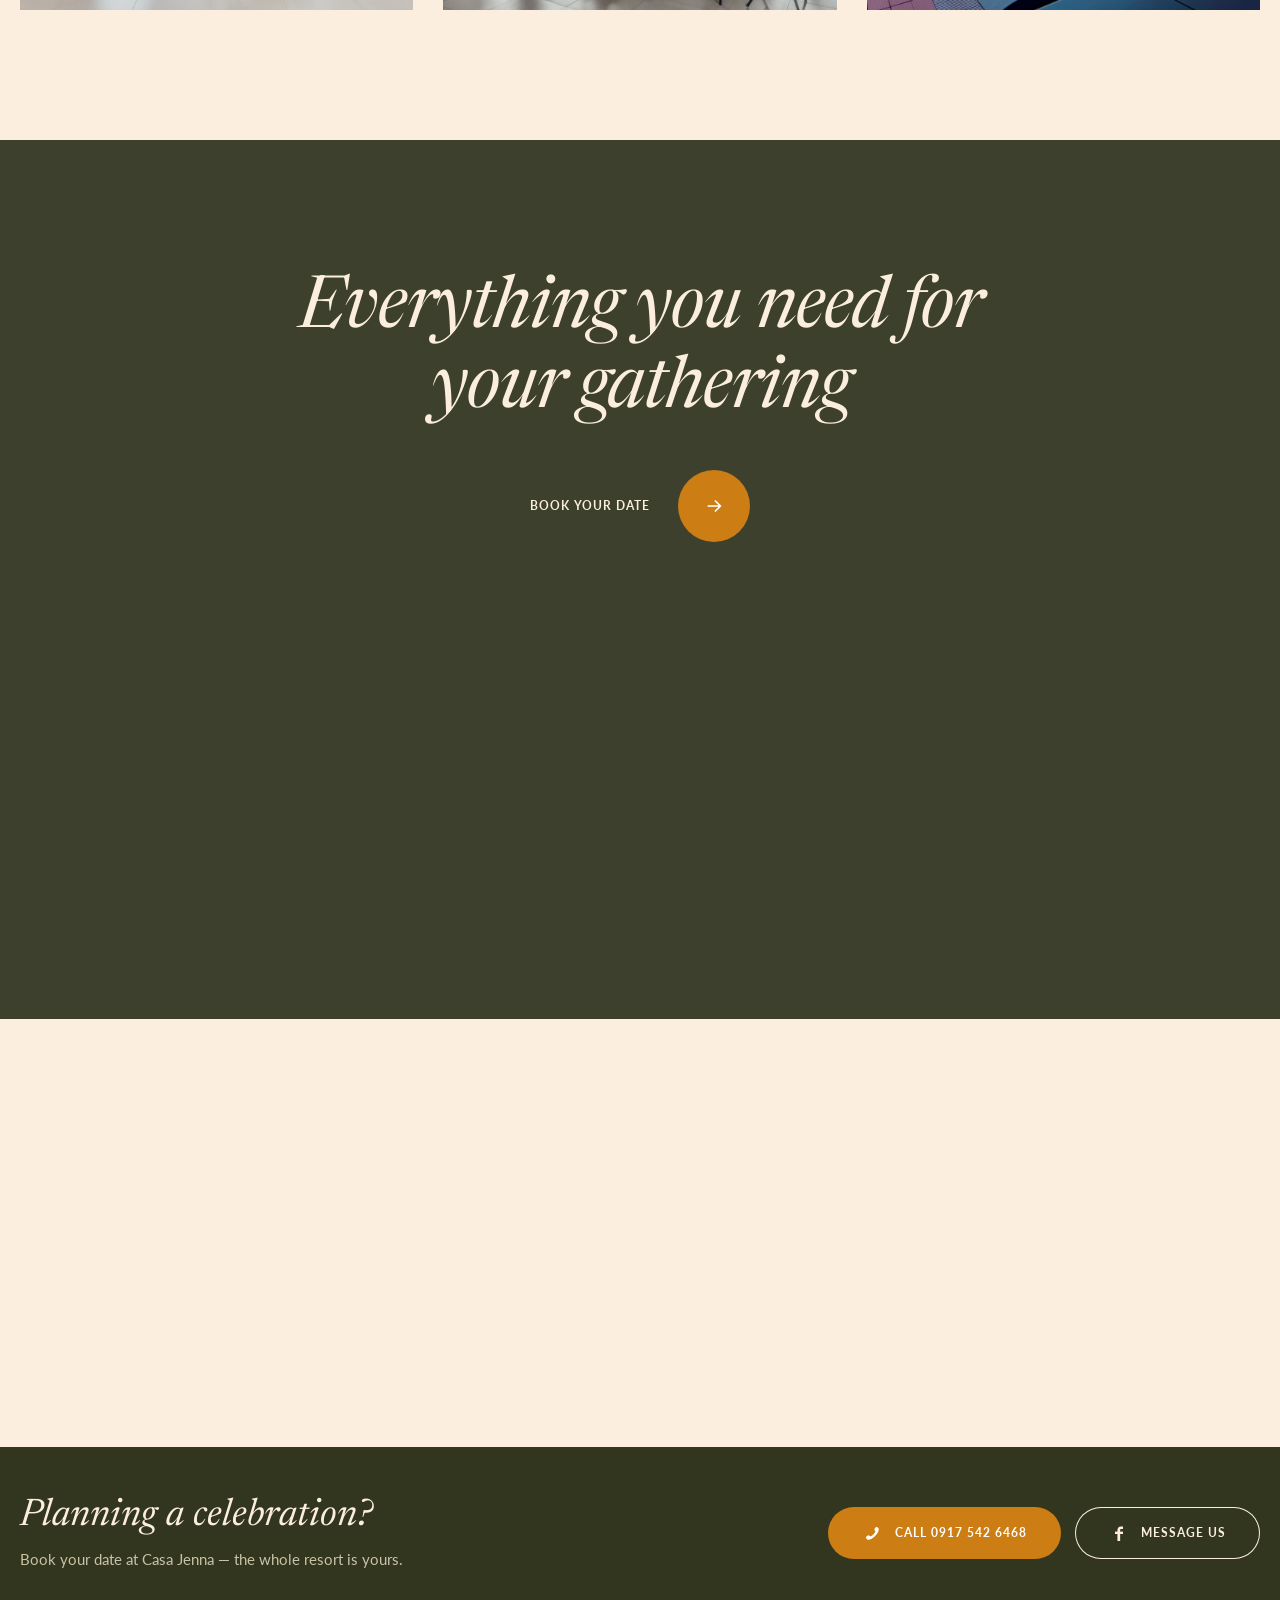
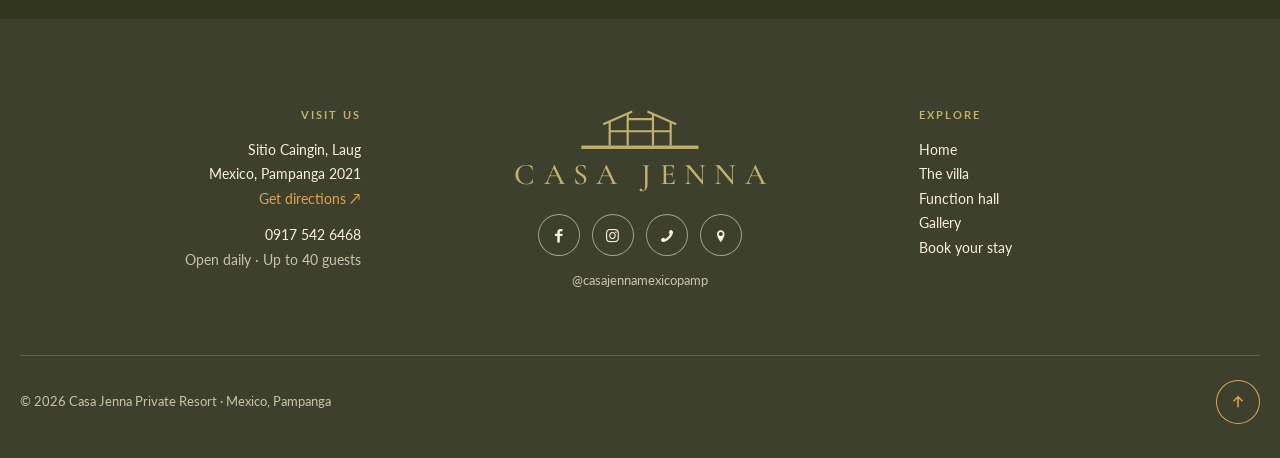
==== commit bf17049c: "Remove duplicate phone button from the home follow section The footer's booking band now carries the" ====
--- a/index.html
+++ b/index.html
@@ -347,7 +347,6 @@
                                     <div class="cj-btns">
                                         <a class="cj-btn" href="https://www.facebook.com/profile.php?id=61583969881417" target="_blank" rel="noopener"><i class="icon-facebook"></i> Facebook</a>
                                         <a class="cj-btn" href="https://www.instagram.com/casajennamexicopamp" target="_blank" rel="noopener"><i class="icon-instagram"></i> Instagram</a>
-                                        <a class="cj-btn cj-btn--ghost" href="tel:+639175426468"><i class="icon-phone"></i> 0917 542 6468</a>
                                     </div>
                                 </div>
                             </div>
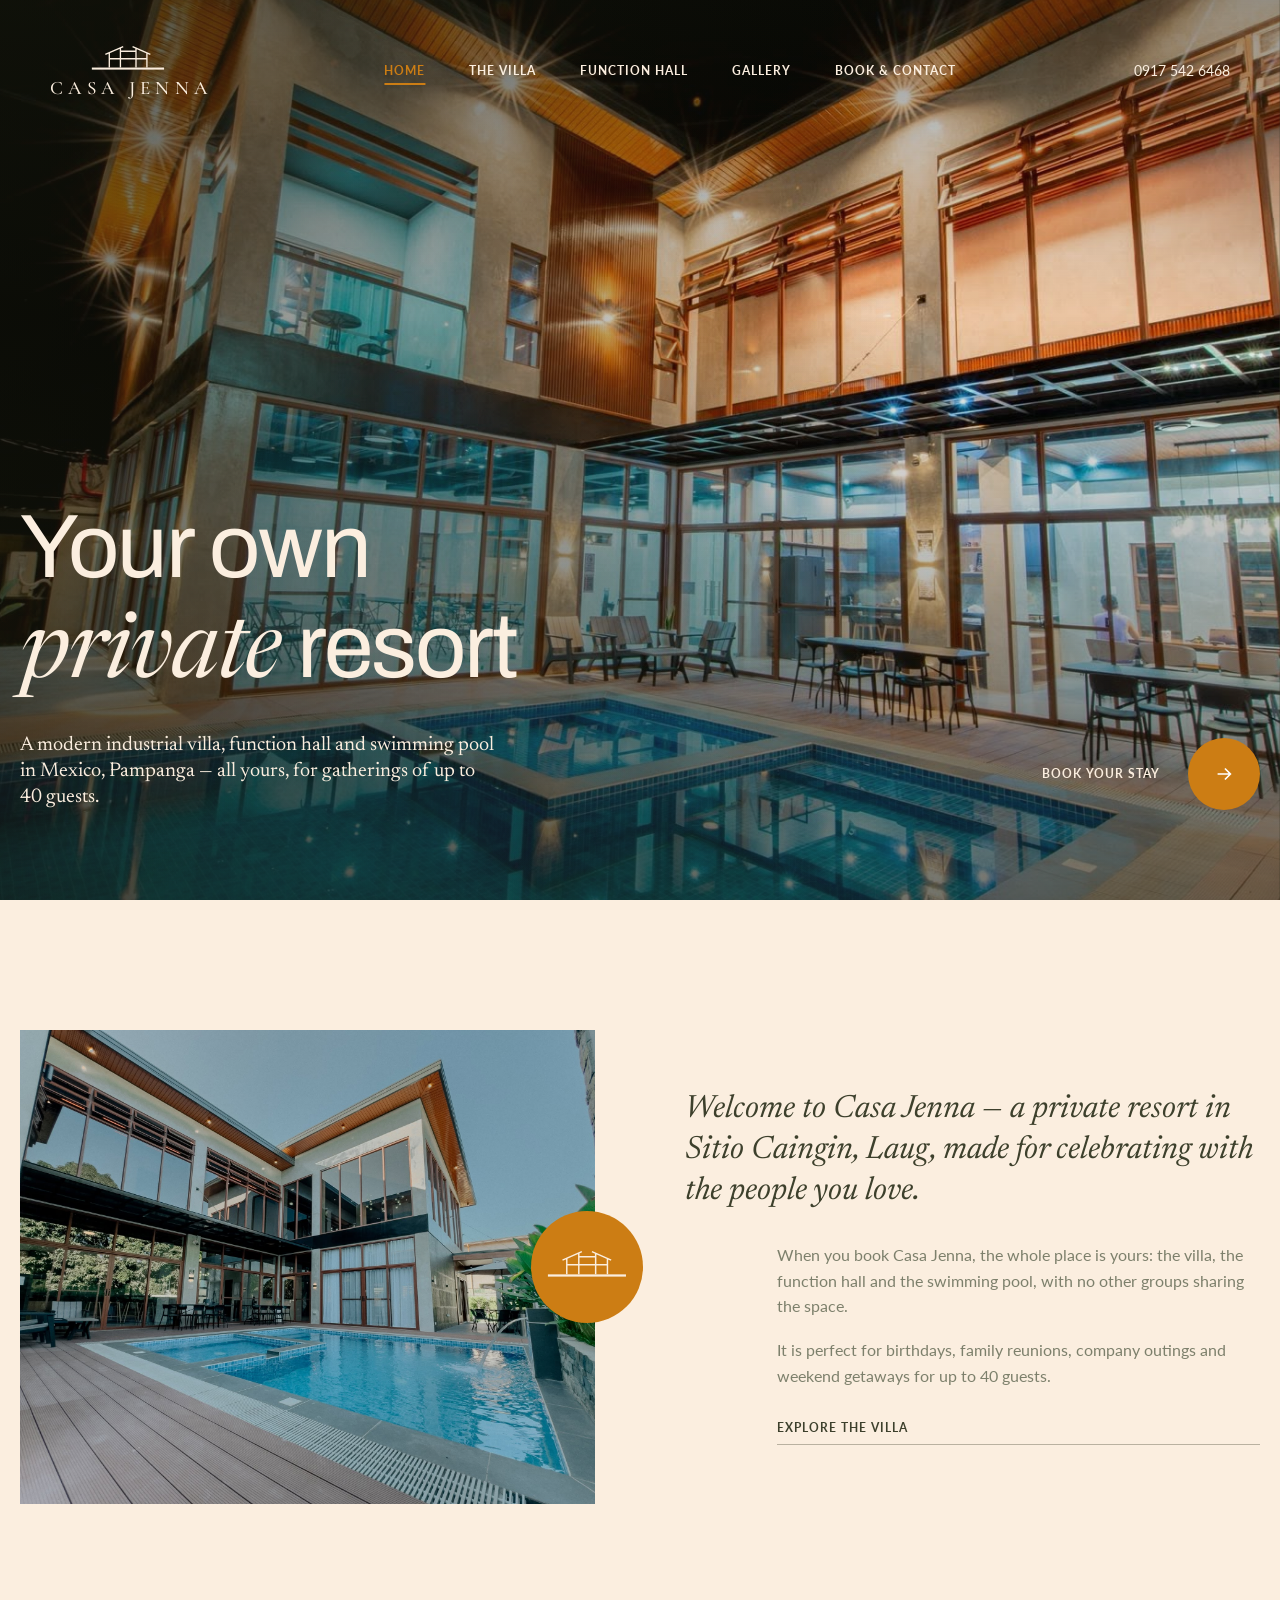
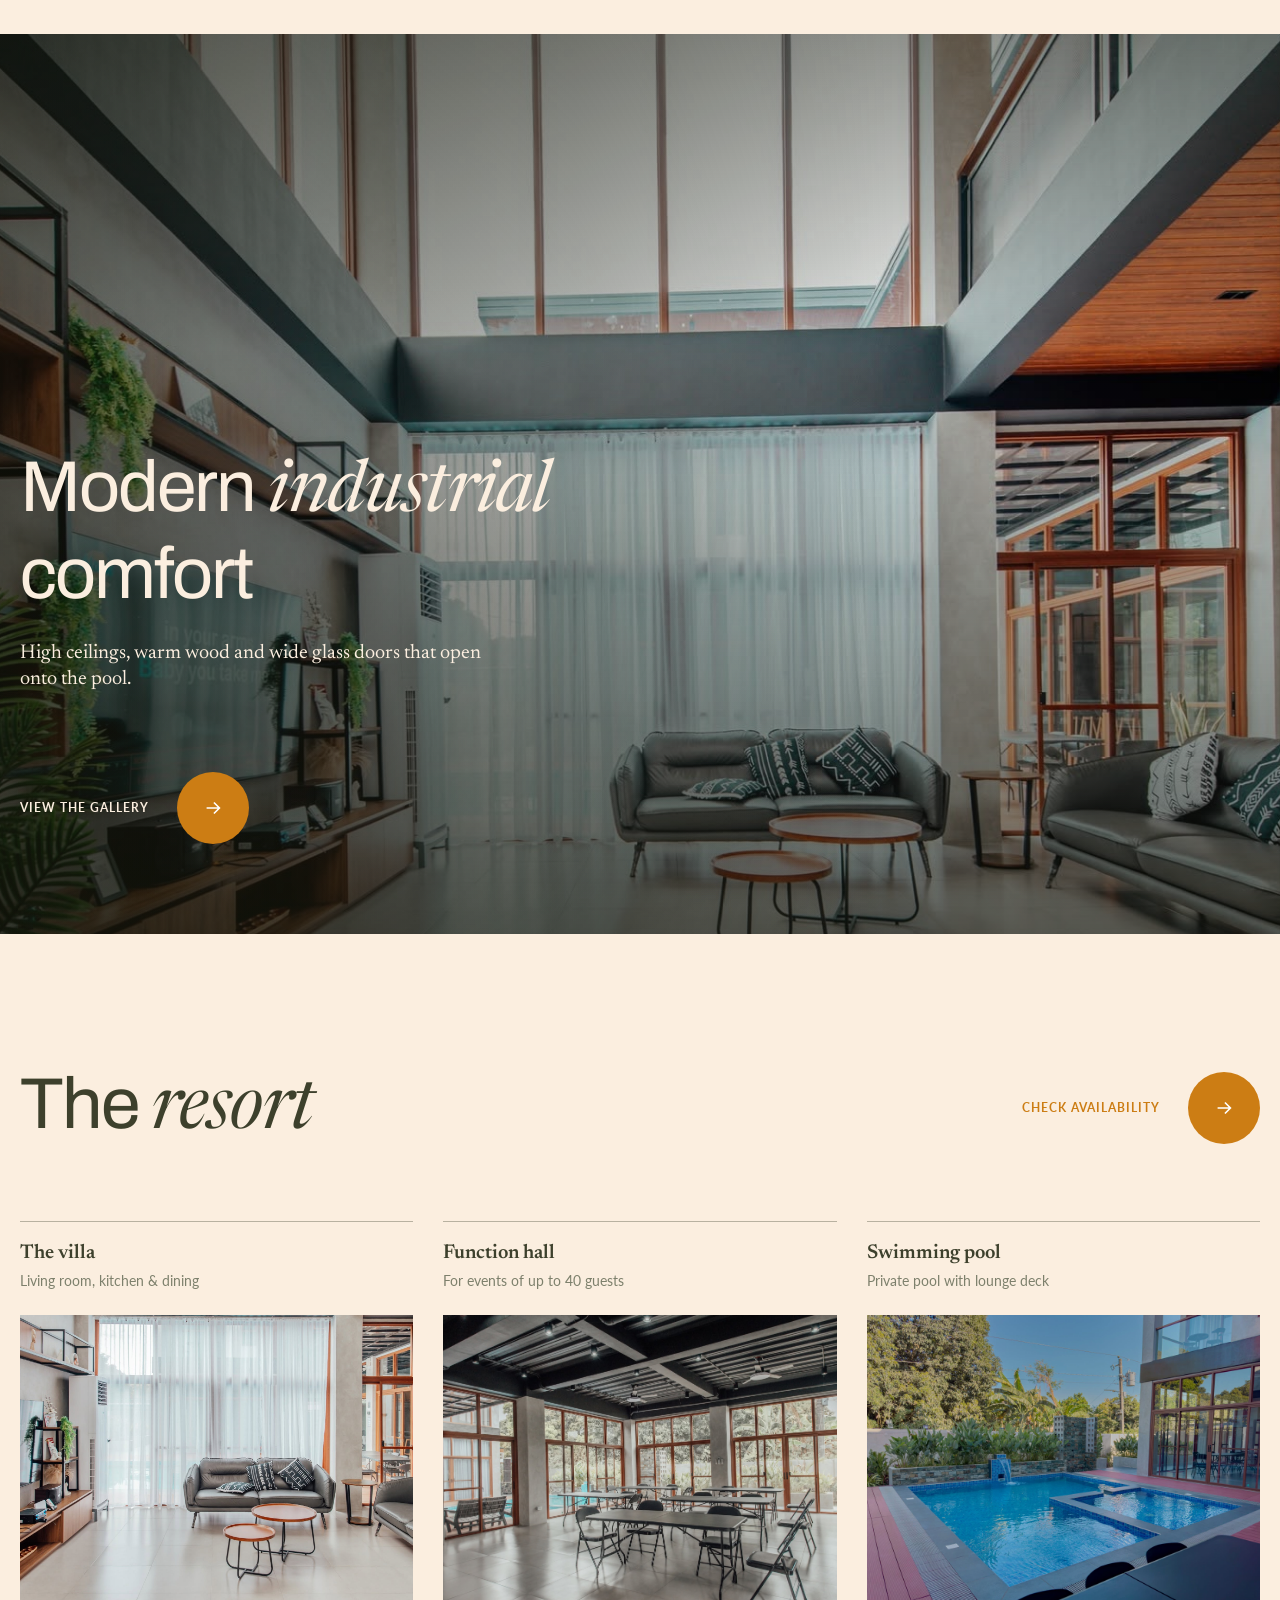
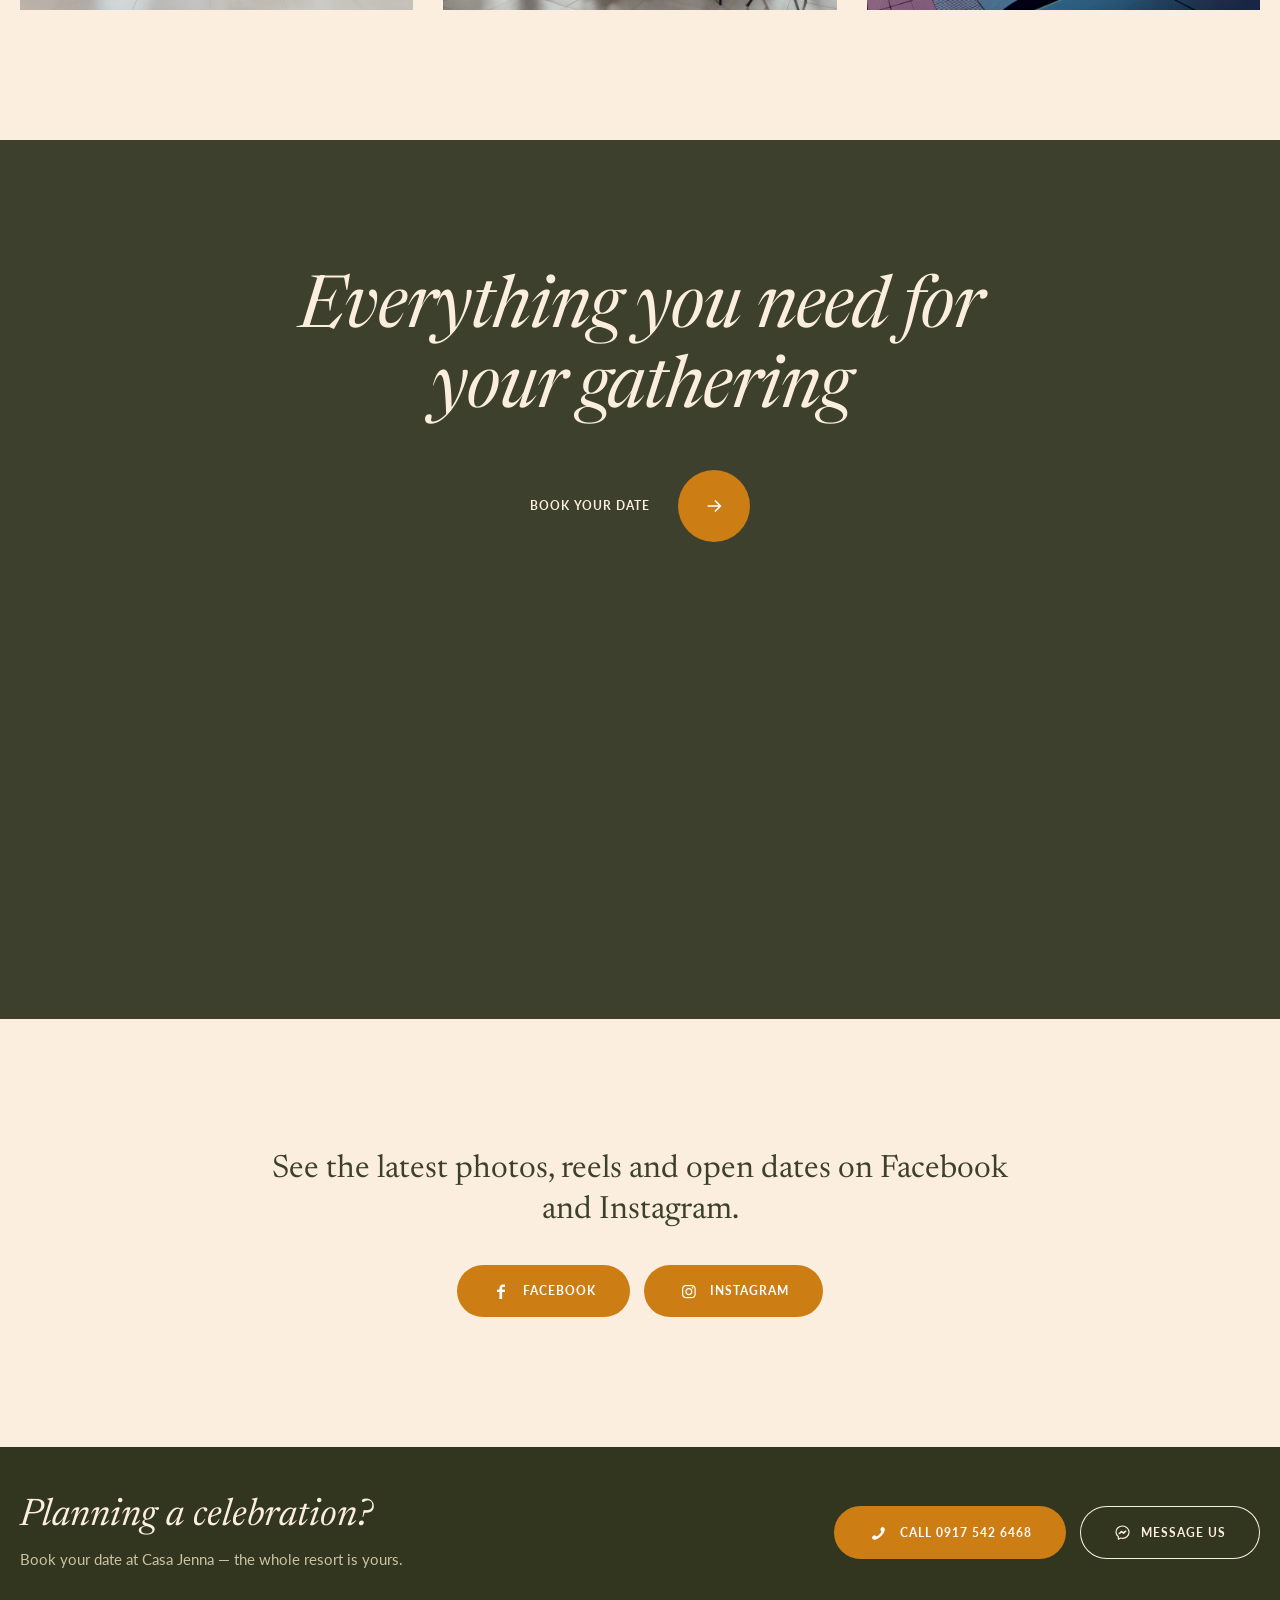
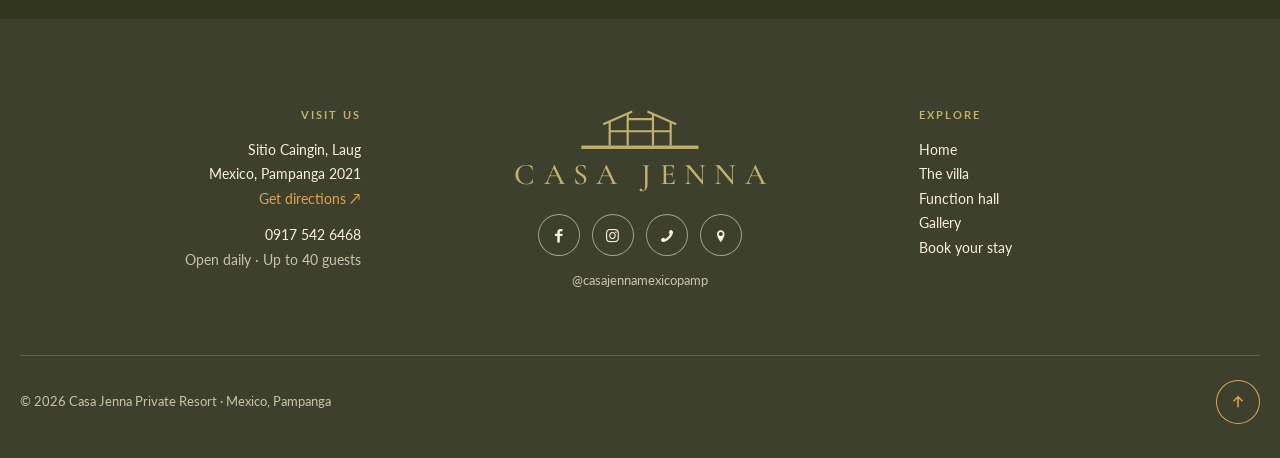
==== commit 31274677: "Open Messenger from the Message us buttons - Footer booking band, contact page and function hall mes" ====
--- a/index.html
+++ b/index.html
@@ -367,7 +367,7 @@
                     </div>
                     <div class="cj-btns">
                         <a class="cj-btn" href="tel:+639175426468"><i class="icon-phone"></i> Call 0917 542 6468</a>
-                        <a class="cj-btn cj-btn--ghost" href="https://www.facebook.com/profile.php?id=61583969881417" target="_blank" rel="noopener"><i class="icon-facebook"></i> Message us</a>
+                        <a class="cj-btn cj-btn--ghost" href="https://m.me/61583969881417" target="_blank" rel="noopener"><svg class="cj-ico" viewBox="0 0 24 24" aria-hidden="true"><path d="M12 2.8c-5.1 0-9.2 3.8-9.2 8.6 0 2.7 1.3 5.1 3.4 6.7v3.4l3.1-1.7c.9.2 1.8.4 2.7.4 5.1 0 9.2-3.8 9.2-8.6S17.1 2.8 12 2.8z"/><path d="M7.2 13.6l3.1-3.3 2.2 2.2 4.3-2.6-3.1 3.3-2.2-2.2z"/></svg> Message us</a>
                     </div>
                 </div>
             </div>
--- a/css/custom.css
+++ b/css/custom.css
@@ -677,6 +677,8 @@
 }
 .cj-btn:hover { background: var(--cj-accent-hover); }
 .cj-btn i { font-size: 16px; }
+/* inline line icon (Messenger) — the icon fonts don't include one */
+.cj-ico { width: 17px; height: 17px; flex-shrink: 0; fill: none; stroke: currentColor; stroke-width: 1.7; stroke-linejoin: round; stroke-linecap: round; }
 .cj-btn--ghost { background: transparent; color: var(--cj-olive) !important; box-shadow: inset 0 0 0 1px var(--cj-olive); }
 .cj-btn--ghost:hover { background: var(--cj-olive); color: var(--cj-cream) !important; }
 .cj-btns { display: flex; flex-wrap: wrap; gap: 14px; }
